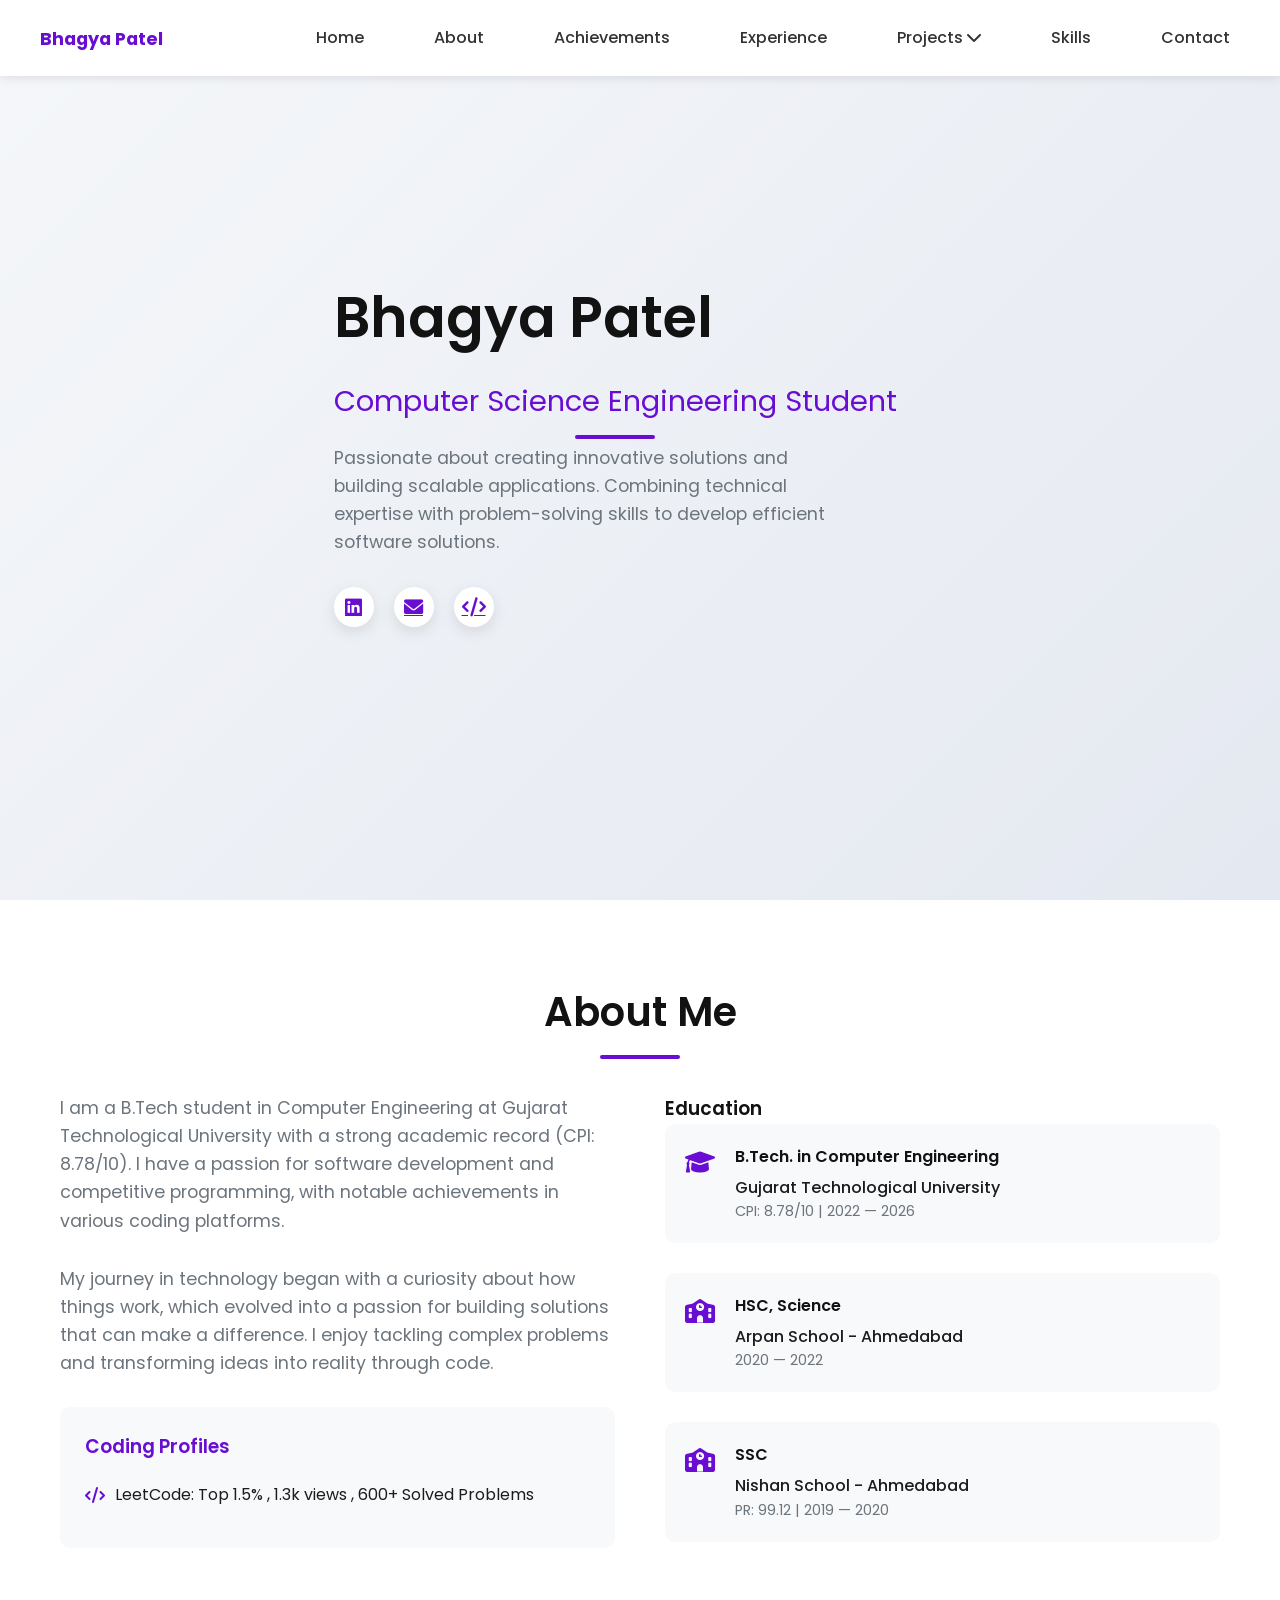
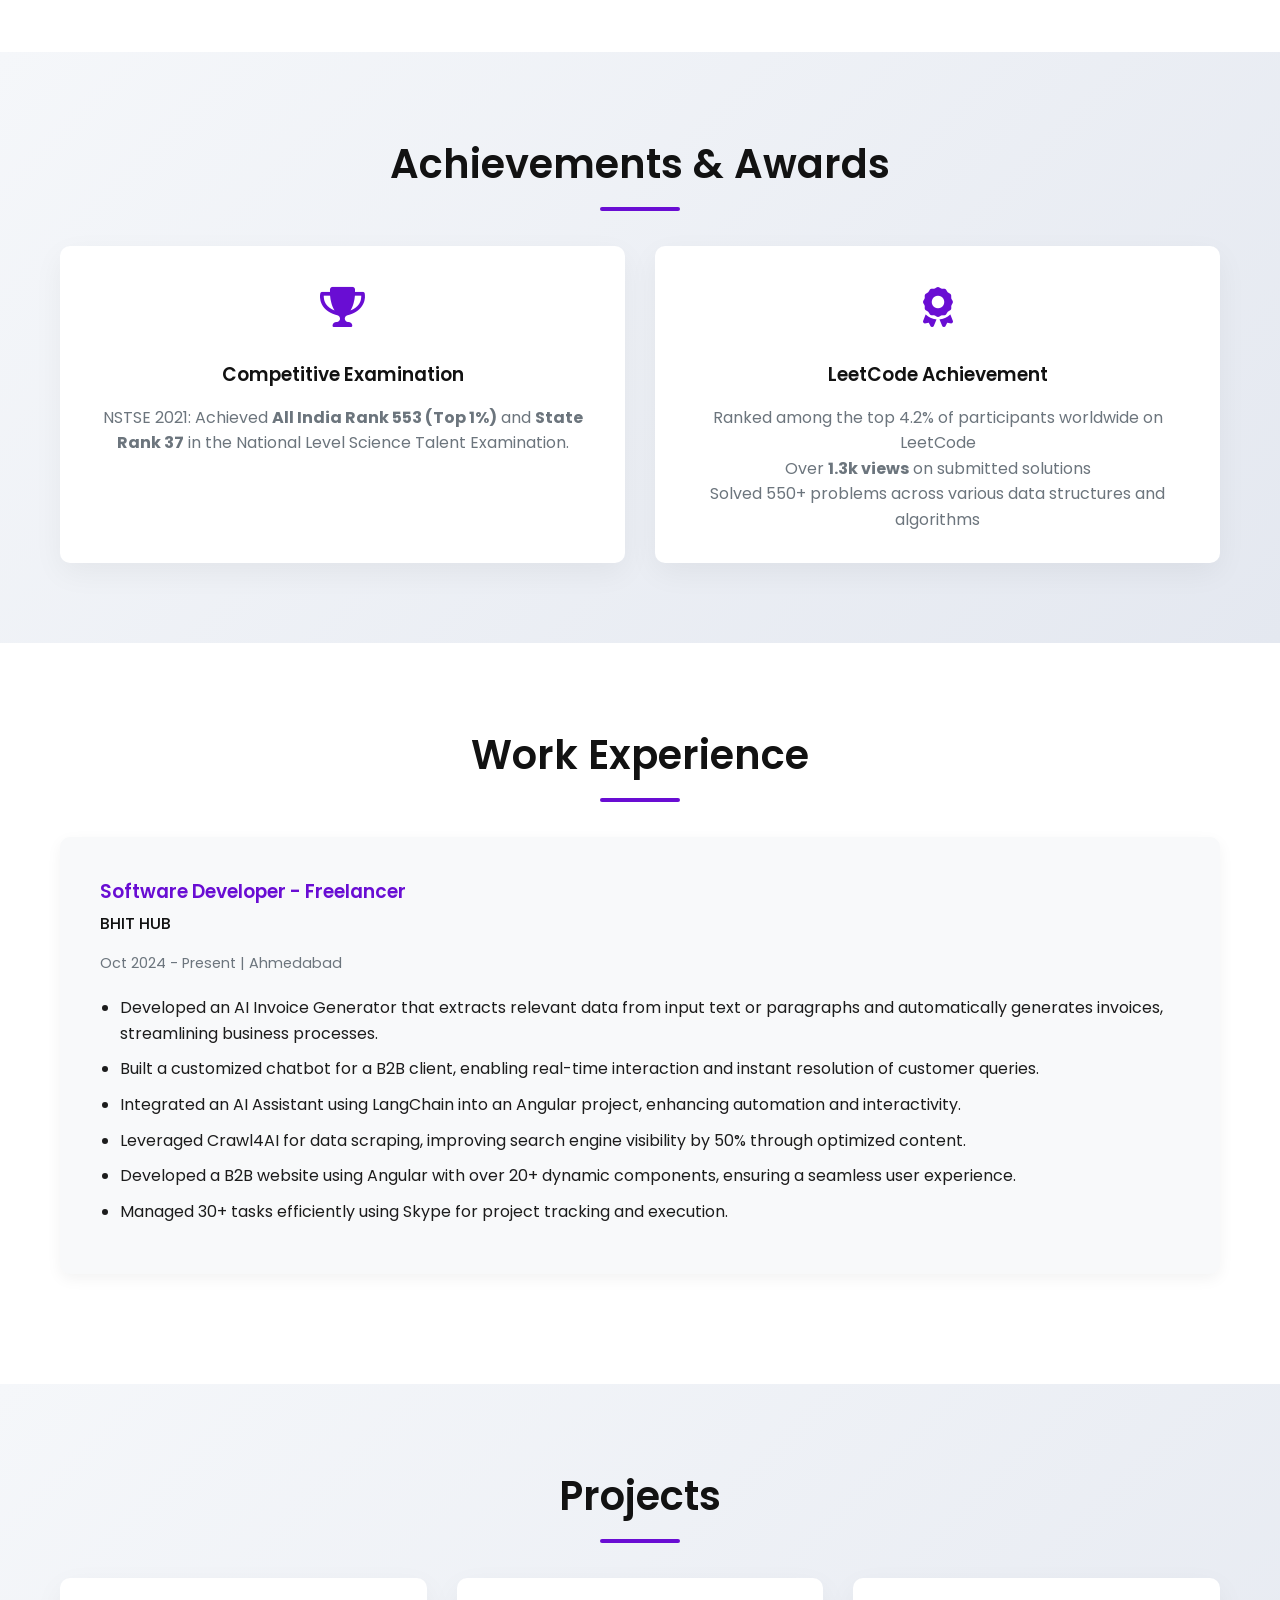
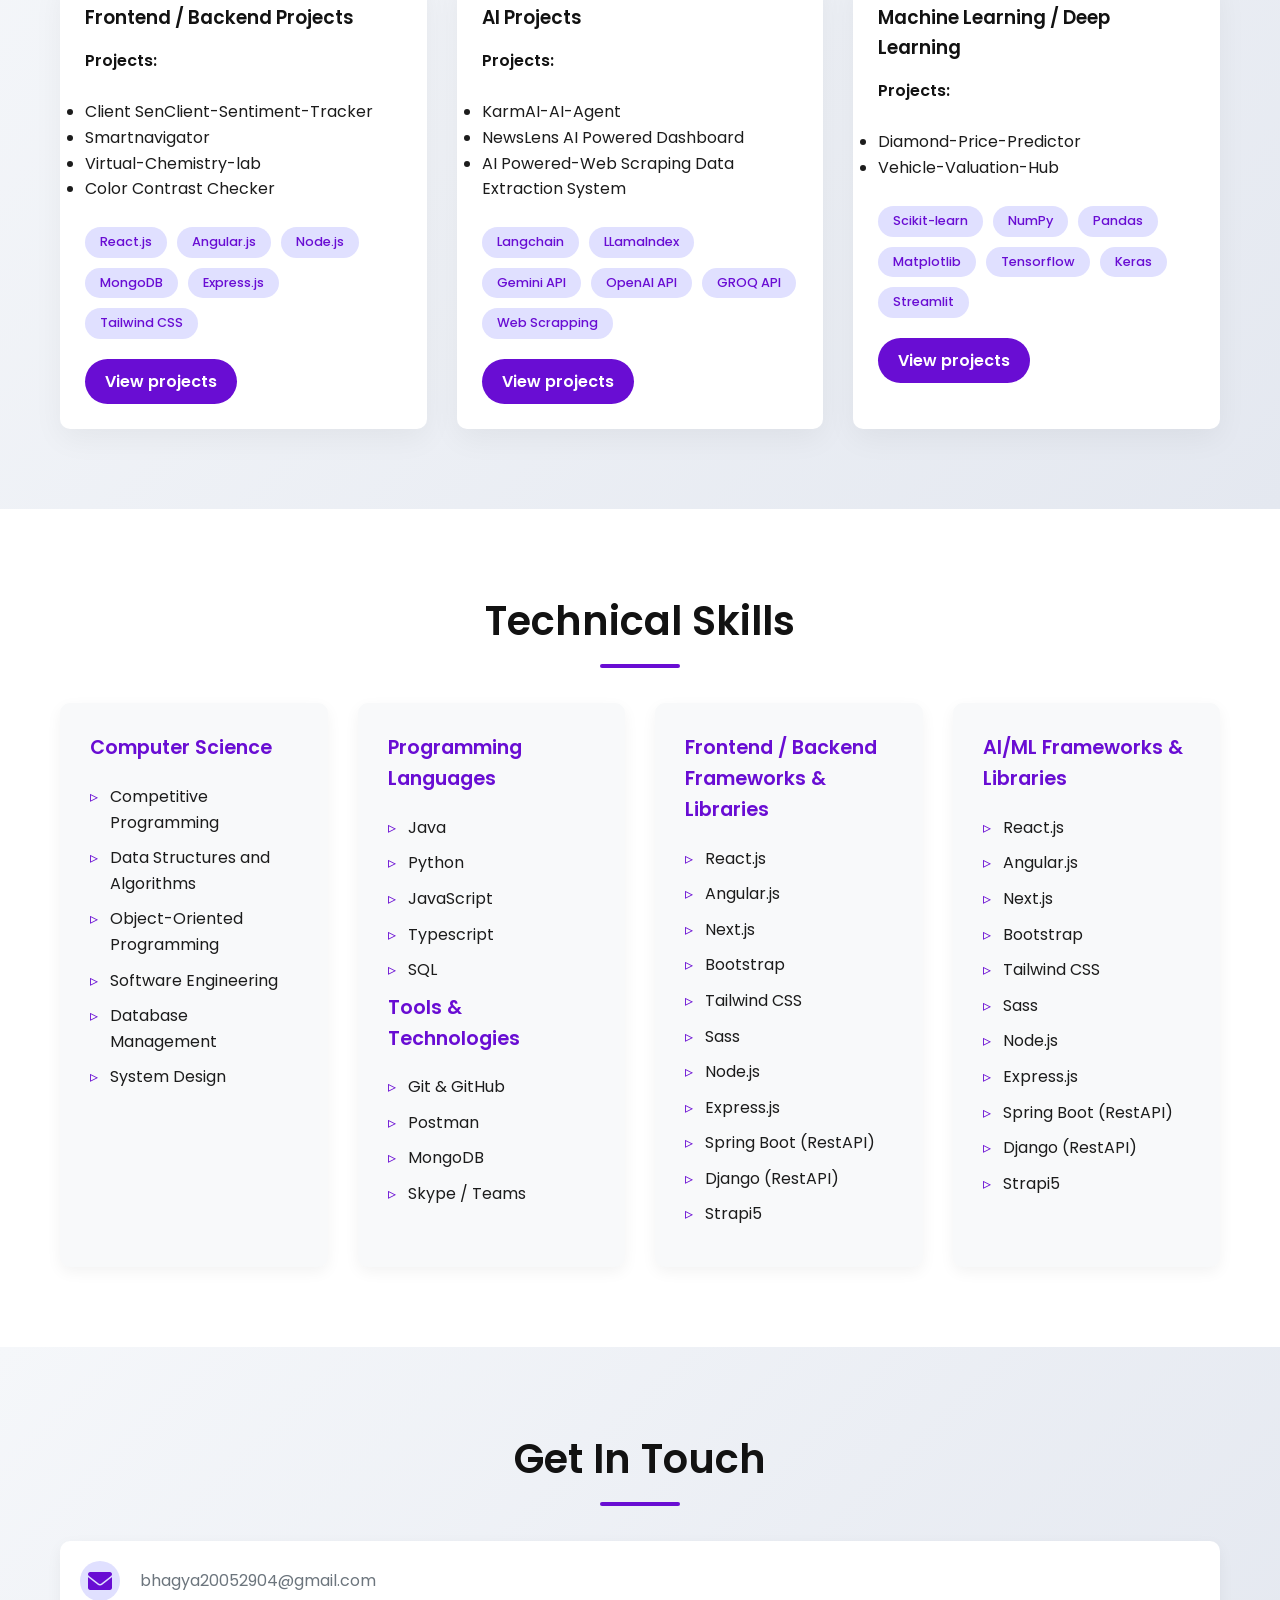
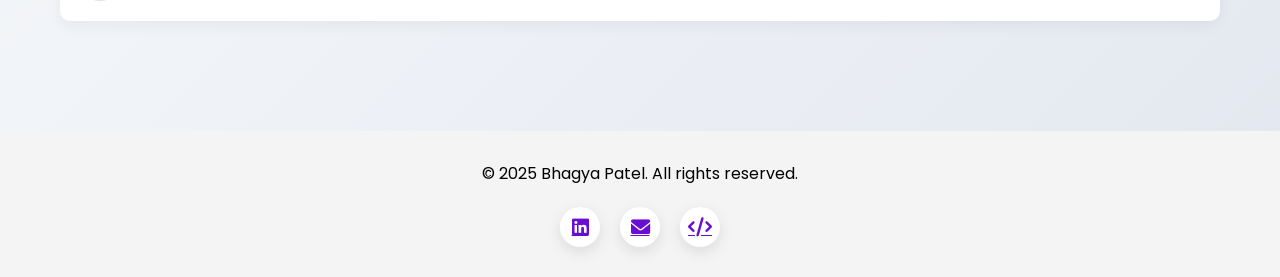
==== index.html @ e5715a66 "Update index.html" ====
<!DOCTYPE html>
<html lang="en">

<head>
  <meta charset="UTF-8">
  <meta name="viewport" content="width=device-width, initial-scale=1.0">
  <title>Bhagya Patel - Portfolio</title>
  <link rel="stylesheet" href="https://cdnjs.cloudflare.com/ajax/libs/font-awesome/6.0.0/css/all.min.css">
  <link href="https://fonts.googleapis.com/css2?family=Poppins:wght@300;400;500;600;700&display=swap" rel="stylesheet">
  <link rel="stylesheet" href="style.css">
</head>

<body>
  <nav class="navbar">
    <div class="container nav-content">
      <div class="logo"><a href="#home">Bhagya Patel</a></div>
  
      <!-- Hamburger Icon -->
      <div class="hamburger" id="hamburger" onclick="toggleMenu()">
        <div class="bar"></div>
        <div class="bar"></div>
        <div class="bar"></div>
      </div>
  
      <!-- Navigation Links -->
      <ul class="nav-links" id="navLinks">
        <li><a href="#home">Home</a></li>
        <li><a href="#about">About</a></li>
        <li><a href="#achievements">Achievements</a></li>
        <li><a href="#experience">Experience</a></li>
        <li class="dropdown">
          <a href="#projects">Projects <i class="fas fa-chevron-down"></i></a>
          <ul class="submenu">
            <li><a href="projects-web.html">Frontend / Backend Projects</a></li>
            <li><a href="projects-ai.html">AI Projects</a></li>
            <li><a href="projects-ml.html">Machine Learning / Deep Learning Projects</a></li>
            <!-- <li><a href="projects-group.html">Group Project</a></li> -->
          
          </ul>
        </li>
        <li><a href="#skills">Skills</a></li>
        <li><a href="#contact">Contact</a></li>
      </ul>
    </div>
  </nav>
  
  
  <!-- Hero Section -->
  <section id="home" class="hero">
    <div class="container hero-content">
      <div class="hero-text">
        <h1>Bhagya Patel</h1>
        <h2>Computer Science Engineering Student</h2>
        <p>Passionate about creating innovative solutions and building scalable applications. Combining technical
          expertise with problem-solving skills to develop efficient software solutions.</p>
        <div class="social-links">
          <a href="https://www.linkedin.com/in/bhagyapatel/" target="_blank"><i class="fab fa-linkedin"></i></a>
          <a href="mailto:bhagya20052904@gmail.com"><i class="fas fa-envelope"></i></a>
          <a href="https://leetcode.com/u/Bhagya_patel_01/" target="_blank"><i class="fas fa-code"></i></a>
          
        </div>
      </div>
      <!-- <div class="hero-image">
        <img src="profile.jpg" alt="Bhagya Patel" class="profile-photo">
      </div> -->
    </div>
  </section>

  <!-- About Section -->
  <section id="about" class="about">
    <div class="container">
      <h2>About Me</h2>
      <div class="about-content">
        <div class="about-text">
          <p>I am a B.Tech student in Computer Engineering at Gujarat Technological University with a strong academic record
            (CPI: 8.78/10). I have a passion for software development and competitive programming, with notable
            achievements in various coding platforms.</p>
          <p>My journey in technology began with a curiosity about how things work, which evolved into a passion for
            building solutions that can make a difference. I enjoy tackling complex problems and transforming ideas into
            reality through code.</p>

          <div class="coding-profiles">
            <h3>Coding Profiles</h3>
            <ul>
              <li><i class="fas fa-code"></i> LeetCode: Top 1.5% , 1.3k views , 600+ Solved Problems</li>
              <!-- <li><i class="fas fa-code"></i> GeeksForGeeks: Top 1%</li>
              <li><i class="fas fa-code"></i> Codeforces: 1008 max</li> -->
            </ul>
          </div>
        </div>
        <div class="education">
          <h3>Education</h3>
          <div class="education-item">
            <div class="education-icon">
              <i class="fas fa-graduation-cap"></i>
            </div>
            <div class="education-details">
              <h4>B.Tech. in Computer Engineering</h4>
              <p class="institution">Gujarat Technological University</p>
              <p class="details">CPI: 8.78/10 | 2022 — 2026</p>
            </div>
          </div>
          <div class="education-item">
            <div class="education-icon">
              <i class="fas fa-school"></i>
            </div>
            <div class="education-details">
              <h4>HSC, Science</h4>
              <p class="institution">Arpan School - Ahmedabad</p>
              <p class="details"> 2020 — 2022</p>
            </div>
          </div>
          <div class="education-item">
            <div class="education-icon">
              <i class="fas fa-school"></i>
            </div>
            <div class="education-details">
              <h4>SSC</h4>
              <p class="institution">Nishan School - Ahmedabad</p>
              <p class="details">PR: 99.12 | 2019 — 2020</p>
            </div>
          </div>
        </div>
      </div>
    </div>
  </section>

  <!-- Achievements Section -->
  <section id="achievements" class="achievements">
    <div class="container">
      <h2>Achievements & Awards</h2>
      <div class="achievements-grid">
        <!-- <div class="achievement-card">
          <div class="achievement-icon">
            <i class="fas fa-trophy"></i>
          </div>
          <h3>Amazon Future Engineer</h3>
          <p>Selected among 500 scholars from a pool of 8000+ applicants for this prestigious scholarship program.</p>
        </div> -->
        <div class="achievement-card">
          <div class="achievement-icon">
            <i class="fas fa-trophy"></i> 
          </div>
          <h3>Competitive Examination</h3>
          <p>NSTSE 2021: Achieved <b>All India Rank 553 (Top 1%)</b> and <b>State Rank 37</b> in the National Level Science Talent Examination.</p> <!-- Customize this text -->
        </div>
        
        <div class="achievement-card">
          <div class="achievement-icon">
            <i class="fas fa-award"></i>
          </div>
          <h3>LeetCode Achievement</h3>
          <p>Ranked among the top 4.2% of participants worldwide on LeetCode</p>
          <p>Over <b>1.3k views</b> on submitted solutions</p>
          <p>Solved 550+ problems across various data structures and algorithms</p>
        </div>
        <!-- <div class="achievement-card">
          <div class="achievement-icon">
            <i class="fas fa-certificate"></i>
          </div>
          <h3>BNY Mellon Code Divas'23</h3>
          <p>Finalist in this prestigious coding competition for women in technology.</p>
        </div>
        <div class="achievement-card">
          <div class="achievement-icon">
            <i class="fas fa-star"></i>
          </div>
          <h3>Academic Excellence</h3>
          <p>Recipient of 3 Silver Medals for Outstanding Academic Performance in consecutive years.</p>
        </div>
        <div class="achievement-card">
          <div class="achievement-icon">
            <i class="fas fa-code"></i>
          </div>
          <h3>Hackathon</h3>
          <p>Certified by duhacks 2.0, a national-level hybrid hackathon with over 500 participants.</p>
        </div>
        <div class="achievement-card">
          <div class="achievement-icon">
            <i class="fas fa-graduation-cap"></i>
          </div>
          <h3>FLY-Scholar Program</h3>
          <p>Successfully completed the FLY-Scholar program by The Competitiveness Mindset Institute, USA, developing
            key non-cognitive skills.</p>
        </div>
        <div class="achievement-card">
          <div class="achievement-icon">
            <i class="fas fa-trophy"></i>
          </div>
          <h3>Bhashathon Achievement</h3>
          <p>Team Global Optimia secured Top 6 position in Bhashathon by IIT Bombay, winning ₹5K prize for IV ASR Output
            Correction system.</p>
        </div>
        <div class="achievement-card">
          <div class="achievement-icon">
            <i class="fas fa-users"></i>
          </div>
          <h3>Mentorship Programs</h3>
          <p>Selected as a mentee in prestigious programs: Navgurukul, Codess Cafe, and FLY-Scholar program.</p>
        </div> -->
      </div>
    </div>
  </section>

  <!-- Experience Section -->
  <section id="experience" class="experience">
    <div class="container" >
      <h2>Work Experience</h2>
      <div class="experience-item">
        <div class="experience-header">
          <div>
            <h3>Software Developer - Freelancer</h3>
            <h4>BHIT HUB</h4>
            <p class="date">Oct 2024 - Present | Ahmedabad</p>
          </div>
          <!-- <a href="https://drive.google.com/file/d/17YbiNNkiGzMFoGdTuUInTf61gAqAXYIG/view?usp=sharing" target="_blank"
            class="certificate-link">
            <i class="fas fa-certificate"></i> View Certificate
          </a> -->
        </div>
        
  
        <ul>
            <li>Developed an AI Invoice Generator that extracts relevant data from input text or paragraphs and automatically generates invoices, streamlining business processes.</li> 
         <li> Built a customized chatbot for a B2B client, enabling real-time interaction and instant resolution of customer queries.</li> 
         <li>   Integrated an AI Assistant using LangChain into an Angular project, enhancing automation and interactivity.</li>
          <li>  Leveraged Crawl4AI for data scraping, improving search engine visibility by 50% through optimized content.</li>
          
            <!-- <li>Gained expertise in LangChain, LlamaIndex, AI-driven automation, and NLP-based data extraction while working on 5+ diverse projects. -->
         <li> Developed a B2B website using Angular with over 20+ dynamic components, ensuring a seamless user experience.</li>
           <!-- Worked on a hotel website built with WordPress (Divi), implementing 10+ client-requested modifications for improved functionality. -->
          <!-- Built SEO-friendly content by leveraging Crawl4AI, ensuring 50% better search engine visibility. -->
            <!-- Developed and optimized dynamic web applications using Angular and React.js, including Bhit Hub’s official website with 25+ reusable components, improving website load times by 15%. -->
           <li>Managed 30+ tasks efficiently using  Skype for project tracking and execution.</li>
           
          </ul>
          
      
      </div>
    </div>
  </section>

  <!-- Projects Section -->
  <section id="projects" class="projects">
    <div class="container">
      <h2>Projects</h2>
      <div class="project-grid">


        <div class="project-card">

          <div class="project-content">
            <h3>Frontend / Backend Projects</h3>
            <div class="project-features">
              <h4>Projects:</h4>
              <br/>
              <ul>
                <li>Client SenClient-Sentiment-Tracker</li>
                <li>Smartnavigator</li>
                <li>Virtual-Chemistry-lab</li>
                <li>Color Contrast Checker</li>
              </ul>
            </div>
            <br/>
            <div class="tech-stack">
              <span>React.js</span>
              <span>Angular.js</span>
              <span>Node.js</span>
              <span>MongoDB</span>
              <span>Express.js</span>
              <span>Tailwind CSS</span>
            </div>
            <div class="btn-container">
              <a href="projects-web.html" target="_blank" class="animated-btn">
                <span>View projects</span>
              </a>
            </div>
            
          </div>
        </div>


        <div class="project-card">
       
          <div class="project-content">
            <h3>AI Projects</h3>
            <div class="project-features">
              <h4>Projects:</h4>
              <br/>
              <ul>
                <li>KarmAI-AI-Agent</li>
                <li>NewsLens AI Powered Dashboard</li>
                <li>AI Powered-Web Scraping Data Extraction System</li>
               
              </ul>
            </div>
            <br/>
            <div class="tech-stack">
              <span>Langchain</span>
              <span>LLamaIndex</span>
              <span>Gemini API</span>
              <span>OpenAI API</span>
              <span>GROQ API</span>
              <span>Web Scrapping</span>
            </div>
            <div class="btn-container">
              <a href="projects-ai.html" target="_blank" class="animated-btn">
                <span>View projects</span>
              </a>
            </div>
          </div>
        </div>


        <!-- Gesture Talk -->
        <div class="project-card">
       
          <div class="project-content">
            <h3>Machine Learning / Deep Learning</h3>
            <div class="project-features">
              <h4>Projects:</h4>
              <br/>
              <ul>
                <li>Diamond-Price-Predictor</li>
                <li>Vehicle-Valuation-Hub</li>
                       
              </ul>
            </div>
            <br/>
            <div class="tech-stack">
              <span>Scikit-learn</span>
              <span>NumPy</span>
              <span>Pandas</span>
              <span>Matplotlib</span>
              <span>Tensorflow</span>
              <span>Keras</span>
              <span>Streamlit</span>
            </div>
            <div class="btn-container">
              <a href="projects-ml.html" target="_blank" class="animated-btn">
                <span>View projects</span>
              </a>
            </div>
           
          </div>
        </div>
    
        <!-- <div class="project-card">

          <div class="project-content">
            <h3>Freelancing Projects</h3>
            <div class="project-features">
              <h4>Projects:</h4>
              <br/>
              <ul>
                <li>BHIT HUB Website</li>
                <li>Exilon Website</li>
                <li>Hotel API</li>
                <li>Kiridin Gardern</li>
                <li>AI Invoice Generator</li>
              </ul>
            </div>
            <br/>
         
            
          </div>
        </div> -->

        <!-- <div class="project-card">

          <div class="project-content">
            <h3>Group Projects</h3>
            <div class="project-features">
              <h4>Projects:</h4>
              <br/>
              <ul>
                <li>NextGen Furnishings & Digital Store</li>
             
              </ul>
            </div>
            <br/>
            <div class="tech-stack">
              <span>HTML</span>
              <span>CSS</span>
              <span>JavaScript</span>
              <span>Node.js</span>
              <span>AR/VR view</span>
             
            </div>
            <div class="btn-container">
              <a href="projects-web.html" target="_blank" class="animated-btn">
                <span>View projects</span>
              </a>
            </div>
            
          </div>
        </div> -->

  </section>

  <!-- Skills Section -->
  <section id="skills" class="skills">
    <div class="container">
      <h2>Technical Skills</h2>
      <div class="skills-grid">
        <div class="skill-category">
          <h3>Computer Science</h3>
          <ul>
            <li>Competitive Programming</li>
            <li>Data Structures and Algorithms</li>
            <li>Object-Oriented Programming</li>
            <li>Software Engineering</li>
            <li>Database Management</li>
            <li>System Design</li>
          </ul>
        </div>
        <div class="skill-category">
          <h3>Programming Languages</h3>
          <ul>
            <li>Java </li>
            <li>Python</li>
            <li>JavaScript </li>
            <li>Typescript</li>
            <li>SQL</li>
          </ul>
          <h3>Tools & Technologies</h3>
          <ul>
            <li>Git & GitHub</li>
            <li>Postman</li>
            <li>MongoDB</li>
            <li>Skype / Teams</li>

          </ul>
        </div>
        <div class="skill-category">
          <h3>Frontend / Backend Frameworks & Libraries</h3>
          <ul>
            <li>React.js</li>
            <li>Angular.js</li>
            <li>Next.js</li>
            <li>Bootstrap</li>
            <li>Tailwind CSS</li>
            <li>Sass</li>
            <li>Node.js</li>
            <li>Express.js</li>
            <li>Spring Boot (RestAPI)</li>
            <li>Django (RestAPI)</li>
           <li>Strapi5</li>
          
          </ul>
        </div>
        <div class="skill-category">
          <h3>AI/ML Frameworks & Libraries</h3>
          <ul>
            <li>React.js</li>
            <li>Angular.js</li>
            <li>Next.js</li>
            <li>Bootstrap</li>
            <li>Tailwind CSS</li>
            <li>Sass</li>
            <li>Node.js</li>
            <li>Express.js</li>
            <li>Spring Boot (RestAPI)</li>
            <li>Django (RestAPI)</li>
           <li>Strapi5</li>
          
          </ul>
        </div>
       
      </div>
    </div>
  </section>

  <!-- Contact Section -->
  <section id="contact" class="contact">
    <div class="container">
      <h2>Get In Touch</h2>
      <div class="contact-content">
        <div class="contact-info">
          <div class="contact-item">
            <i class="fas fa-envelope"></i>
            <p>bhagya20052904@gmail.com</p>
          </div>
        </div>
      </div>
    </div>
  </section>

  <!-- Footer -->
  <footer>
    <div class="container">
      <p>&copy; 2025 Bhagya Patel. All rights reserved.</p>
      <div class="social-links" style="justify-content: center; margin-top: 20px;">
       
        <a href="https://www.linkedin.com/in/bhagyapatel/" target="_blank"><i class="fab fa-linkedin"></i></a>
        <a href="mailto:bhagya20052904@gmail.com"><i class="fas fa-envelope"></i></a>
        <a href="https://leetcode.com/u/Bhagya_patel_01/" target="_blank"><i class="fas fa-code"></i></a>
      </div>
    </div>
  </footer>

  <script src="script.js"></script>
</body>

</html>
---- style.css ----
/* :root {
    --primary-color: #6c63ff;
    --secondary-color: #4d44db;
    --dark-color: #2f2e41;
    --light-color: #f8f9fa;
    --accent-color: #ff6584;
    --text-color: #333;
    --text-light: #777;
} */
:root {
    --primary-color: #690dd3;      /* IBM Blue */
    --secondary-color: #310774;    /* Darker Blue */
    --dark-color: #121212;         /* Deep Dark Background */
    --light-color: #f4f4f4;        /* Light Gray for backgrounds */
    --accent-color: #ff6f61;       /* Coral-ish red for call-to-actions */
    --text-color: #1c1c1c;         /* Almost black for text */
    --text-light: #6c757d;         /* Muted text color */
}


* {
    margin: 0;
    padding: 0;
    box-sizing: border-box;
    
}

body {
    font-family: 'Poppins', sans-serif;
    color: var(--text-color);
    line-height: 1.6;
    background-color: #fafafa;
}

.container {
    max-width: 1200px;
    margin: 0 auto;
    padding: 0 20px;
}

section {
    padding: 80px 0;
}

h1,
h2,
h3,
h4 {
    font-weight: 600;
    color: var(--dark-color);
}

h2 {
    font-size: 2.5rem;
    margin-bottom: 50px;
    text-align: center;
    position: relative;
}

h2::after {
    content: '';
    position: absolute;
    bottom: -15px;
    left: 50%;
    transform: translateX(-50%);
    width: 80px;
    height: 4px;
    background: var(--primary-color);
    border-radius: 2px;
}

p {
    color: var(--text-light);
}

.btn {
    display: inline-block;
    background: var(--primary-color);
    color: white;
    padding: 12px 25px;
    border-radius: 30px;
    text-decoration: none;
    font-weight: 500;
    transition: all 0.3s ease;
    border: none;
    cursor: pointer;
}

.btn:hover {
    background: var(--secondary-color);
    transform: translateY(-3px);
    box-shadow: 0 10px 20px rgba(108, 99, 255, 0.2);
}

/* Navigation */
.navbar {
    position: fixed;
    top: 0;
    left: 0;
    width: 100%;
    background: white;
    box-shadow: 0 2px 10px rgba(0, 0, 0, 0.1);
    z-index: 1000;
    transition: all 0.3s ease;
    
}

.nav-content {
    display: flex;
    justify-content: space-between;
    align-items: center;
    padding: 12px 0;
}

.logo a{
   
    font-size: 1.1rem;
    font-weight: 700;
    underline: none;
    text-decoration: none;
    color: var(--primary-color);
}

.nav-links {
    display: flex;
    list-style: none;
}

.nav-links li {
    margin-left: 30px;
}

.nav-links a {
    text-decoration: none;
    color: var(--text-color);
    font-weight: 500;
    transition: color 0.3s ease;
    position: relative;
}

.nav-links a:hover {
    color: var(--primary-color);
}

.nav-links a::after {
    content: '';
    position: absolute;
    bottom: -5px;
    left: 0;
    width: 0;
    height: 2px;
    background: var(--primary-color);
    transition: width 0.3s ease;
}

.nav-links a:hover::after {
    width: 100%;
}

/* Hero Section */
.hero {
    height: 100vh;
    display: flex;
    align-items: center;
    background: linear-gradient(135deg, #f5f7fa 0%, #e4e8f0 100%);
    padding-top: 80px;
}

.hero-content {
    display: flex;
    align-items: center;
    justify-content: space-between;
}

.hero-text {
    flex: 1;
    padding-right: 50px;
}

.hero-image {
    flex: 1;
    text-align: center;
}

.profile-photo {
    width: 350px;
    height: 350px;
    border-radius: 50%;
    object-fit: cover;
    border: 10px solid white;
    box-shadow: 0 20px 40px rgba(0, 0, 0, 0.1);
}

.hero h1 {
    font-size: 3.5rem;
    margin-bottom: 15px;
    color: var(--dark-color);
}

.hero h2 {
    font-size: 1.8rem;
    font-weight: 400;
    margin-bottom: 20px;
    color: var(--primary-color);
    text-align: left;
}

.hero p {
    font-size: 1.1rem;
    margin-bottom: 30px;
    max-width: 500px;
}

.social-links {
    display: flex;
    gap: 20px;
}

.social-links a {
    display: flex;
    align-items: center;
    justify-content: center;
    width: 40px;
    height: 40px;
    border-radius: 50%;
    background: white;
    color: var(--primary-color);
    font-size: 1.2rem;
    box-shadow: 0 5px 15px rgba(0, 0, 0, 0.1);
    transition: all 0.3s ease;
}

.social-links a:hover {
    background: var(--primary-color);
    color: white;
    transform: translateY(-5px);
}

/* About Section */
.about {
    background: white;
}

.about-content {
    display: flex;
    gap: 50px;
    margin-top: 50px;
}

.about-text {
    flex: 1;
}

.about-text p {
    margin-bottom: 30px;
    font-size: 1.1rem;
}

.coding-profiles {
    background: #f8f9fa;
    padding: 25px;
    border-radius: 10px;
    margin-top: 30px;
}

.coding-profiles h3 {
    margin-bottom: 20px;
    color: var(--primary-color);
}

.coding-profiles ul {
    list-style: none;
}

.coding-profiles li {
    margin-bottom: 15px;
    display: flex;
    align-items: center;
}

.coding-profiles i {
    margin-right: 10px;
    color: var(--primary-color);
}

.education {
    flex: 1;
}

.education-item {
    display: flex;
    margin-bottom: 30px;
    background: #f8f9fa;
    padding: 20px;
    border-radius: 10px;
    transition: transform 0.3s ease;
}

.education-item:hover {
    transform: translateY(-5px);
    box-shadow: 0 10px 20px rgba(0, 0, 0, 0.1);
}

.education-icon {
    margin-right: 20px;
    color: var(--primary-color);
    font-size: 1.5rem;
}

.education-details h4 {
    margin-bottom: 5px;
}

.institution {
    font-weight: 500;
    color: var(--text-color);
}

.details {
    font-size: 0.9rem;
    color: var(--text-light);
}

/* Achievements Section */
.achievements {
    background: linear-gradient(135deg, #f5f7fa 0%, #e4e8f0 100%);
}

.achievements-grid {
    display: grid;
    grid-template-columns: repeat(auto-fit, minmax(300px, 1fr));
    gap: 30px;
    margin-top: 50px;
}

.achievement-card {
    background: white;
    padding: 30px;
    border-radius: 10px;
    box-shadow: 0 10px 30px rgba(0, 0, 0, 0.05);
    transition: all 0.3s ease;
    text-align: center;
}

.achievement-card:hover {
    transform: translateY(-10px);
    box-shadow: 0 15px 40px rgba(0, 0, 0, 0.1);
}

.achievement-icon {
    font-size: 2.5rem;
    color: var(--primary-color);
    margin-bottom: 20px;
}

.achievement-card h3 {
    margin-bottom: 15px;
}

/* Experience Section */
.experience {
    background: white;
}

.experience-item {
    background: #f8f9fa;
    padding: 40px;
    border-radius: 10px;
    margin-bottom: 30px;
    box-shadow: 0 5px 15px rgba(0, 0, 0, 0.05);
}

.experience-item h3 {
    color: var(--primary-color);
    margin-bottom: 5px;
}

.experience-item h4 {
    margin-bottom: 15px;
    font-weight: 500;
}

.date {
    color: var(--text-light);
    margin-bottom: 20px;
    font-size: 0.9rem;
}

.experience-item ul {
    margin-left: 20px;
}

.experience-item li {
    margin-bottom: 10px;
}

/* Projects Section */
.projects {
    background: linear-gradient(135deg, #f5f7fa 0%, #e4e8f0 100%);
}

.project-grid {
    display: grid;
    grid-template-columns: repeat(auto-fit, minmax(350px, 1fr));
    gap: 30px;
    margin-top: 50px;
}

.project-card {
    background: white;
    border-radius: 10px;
    overflow: hidden;
    box-shadow: 0 10px 30px rgba(0, 0, 0, 0.05);
    transition: all 0.3s ease;
}

.project-card:hover {
    transform: translateY(-10px);
    box-shadow: 0 15px 40px rgba(0, 0, 0, 0.1);
}

.project-image {
    height: 200px;
    overflow: hidden;
}

.project-image img {
    width: 100%;
    height: 100%;
    object-fit: fill;
    transition: transform 0.5s ease;
}

/* .project-card:hover .project-image img {
    transform: scale(1.1);
} */

.project-content {
    padding: 25px;
}

.project-content h3 {
    margin-bottom: 15px;
    color: var(--dark-color);
}

.project-content p {
    margin-bottom: 20px;
}

.tech-stack {
    display: flex;
    flex-wrap: wrap;
    gap: 10px;
    margin-bottom: 20px;
}

.tech-stack span {
    background: #e0e0ff;
    color: var(--primary-color);
    padding: 5px 15px;
    border-radius: 20px;
    font-size: 0.8rem;
    font-weight: 500;
}

.project-links {
    display: flex;
    gap: 15px;
}

.github-link,
.demo-link {
    display: flex;
    align-items: center;
    gap: 5px;
    font-size: 0.9rem;
    text-decoration: none;
    color: var(--text-color);
    transition: color 0.3s ease;
}

.github-link:hover {
    color: var(--primary-color);
}

.demo-link:hover {
    color: var(--accent-color);
}

/* Skills Section */
.skills {
    background: white;
}

.skills-grid {
    display: grid;
    grid-template-columns: repeat(auto-fit, minmax(250px, 1fr));
    gap: 30px;
    margin-top: 50px;
}

.skill-category {
    background: #f8f9fa;
    padding: 30px;
    border-radius: 10px;
    box-shadow: 0 5px 15px rgba(0, 0, 0, 0.05);
    transition: all 0.3s ease;
}

.skill-category:hover {
    transform: translateY(-5px);
    box-shadow: 0 10px 30px rgba(0, 0, 0, 0.1);
}

.skill-category h3 {
    color: var(--primary-color);
    margin-bottom: 20px;
    font-size: 1.2rem;
}

.skill-category ul {
    list-style: none;
}

.skill-category li {
    margin-bottom: 10px;
    position: relative;
    padding-left: 20px;
}

.skill-category li::before {
    content: '▹';
    position: absolute;
    left: 0;
    color: var(--primary-color);
}

.certificate-link {
    display: inline-flex;
    align-items: center;
    gap: 8px;
    background-color: #f3f4f6;
    padding: 8px 15px;
    border-radius: 20px;
    color: #6c63ff;
    text-decoration: none;
    font-weight: 500;
    transition: all 0.3s ease;
  }
  
  .certificate-link:hover {
    background-color: #6c63ff;
    color: white;
    transform: translateY(-2px);
    box-shadow: 0 4px 8px rgba(108, 99, 255, 0.2);
  }
  
  .certificate-link i {
    font-size: 1.1rem;
  }

/* Contact Section */
.contact {
    background: linear-gradient(135deg, #f5f7fa 0%, #e4e8f0 100%);
}

.contact-content {
    display: flex;
    gap: 50px;
    margin-top: 50px;
}

.contact-info {
    flex: 1;
}

.contact-item {
    display: flex;
    align-items: center;
    margin-bottom: 30px;
    background: white;
    padding: 20px;
    border-radius: 10px;
    box-shadow: 0 5px 15px rgba(0, 0, 0, 0.05);
}

.contact-item i {
    font-size: 1.5rem;
    color: var(--primary-color);
    margin-right: 20px;
    width: 40px;
    height: 40px;
    display: flex;
    align-items: center;
    justify-content: center;
    background: #e0e0ff;
    border-radius: 50%;
}

.contact-form {
    flex: 1;
    background: white;
    padding: 30px;
    border-radius: 10px;
    box-shadow: 0 10px 30px rgba(0, 0, 0, 0.1);
}

.contact-form input,
.contact-form textarea {
    width: 100%;
    padding: 15px;
    margin-bottom: 20px;
    border: 1px solid #ddd;
    border-radius: 5px;
    font-family: 'Poppins', sans-serif;
    transition: border-color 0.3s ease;
}

.contact-form input:focus,
.contact-form textarea:focus {
    outline: none;
    border-color: var(--primary-color);
}

.contact-form textarea {
    height: 150px;
    resize: none;
}

/* Footer */
footer {
    background: var(--light-color);
    color: rgb(0, 0, 0);
    text-align: center;
    padding: 30px 0;
}

footer p {
    color: rgb(0, 0, 0);
}

/* Responsive Design */
@media (max-width: 992px) {
    .hero-content {
    flex-direction: column;
    text-align: center;
    }

    .hero-text {
    padding-right: 0;
    margin-bottom: 50px;
    }

    .hero h2 {
    text-align: center;
    }

    .hero p {
    margin: 0 auto 30px;
    }

    .social-links {
    justify-content: center;
    }

    .about-content {
    flex-direction: column;
    }

    .contact-content {
    flex-direction: column;
    }
}

@media (max-width: 768px) {
    .nav-links {
    display: none;
    }

    h2 {
    font-size: 2rem;
    }

    .hero h1 {
    font-size: 2.5rem;
    }

    .hero h2 {
    font-size: 1.5rem;
    }

    .profile-photo {
    width: 250px;
    height: 250px;
    }

    .project-grid {
    grid-template-columns: 1fr;
    }
}

/* Dropdown Container */
.dropdown {
    position: relative;
  }
  
  .submenu {
    display: none;
    position: absolute;
    top: 100%;
    left: 0;
    background: rgba(255, 255, 255, 0.1);
    backdrop-filter: blur(10px);
    border-radius: 12px;
    padding: 10px 0;
    min-width: 150px;
    box-shadow: 0 8px 20px rgba(0, 0, 0, 0.15);
    z-index: 1000;
    transition: all 0.3s ease-in-out;
  }
  
  /* Show on hover */
  .dropdown:hover .submenu {
    display: block;
  }
  
  .submenu li {
    list-style: none;
  }
  
  .submenu li a {
    display: block;
    padding: 10px 20px;
    color: #000000;
    text-decoration: none;
    font-weight: 500;
    transition: background 0.3s;
  }
  
  .submenu li a:hover {
    background: rgba(255, 255, 255, 0.2);
    border-radius: 8px;
  }
  .btn-container {
    display: flex;
    justify-content: flex-start;
    margin-top: 20px;
  }
  
  .animated-btn {
    position: relative;
    display: inline-block;
    padding: 10px 20px;
    background-color: var(--primary-color);
    color: #fff;
    font-size: 16px;
    font-weight: 600;
    text-decoration: none;
    border-radius: 30px;
    transition: all 0.4s ease;
    overflow: hidden;
    cursor: pointer;
  }
  
  .animated-btn span {
    position: relative;
    z-index: 1;
  }
  
  .animated-btn::before {
    content: '';
    position: absolute;
    top: 0;
    left: -100%;
    width: 100%;
    height: 100%;
    background-color: var(--secondary-color);
    transition: all 0.4s ease;
  }
  
  .animated-btn:hover::before {
    left: 0;
  }
  
  .animated-btn:hover {
    color: #fff;
  }
  
  .animated-btn:hover span {
    padding-left: 20px;
  }
  
  .animated-btn:focus,
  .animated-btn:active {
    outline: none;
    box-shadow: none;
  }
  
  
  /* Base navbar styles */
.navbar {
  background-color: #fff;
  padding: 10px 20px;
}

.nav-content {
  display: flex;
  justify-content: space-between;
  align-items: center;
}

.logo {
  font-weight: bold;
  font-size: 20px;
}

.nav-links {
  list-style: none;
  display: flex;
  gap: 20px;
  margin: 0;
  padding: 0;
}

.nav-links li {
  position: relative;
}

.nav-links a {
  text-decoration: none;
  color: #333;
  padding: 5px 10px;
}

/* Submenu fix: vertical list */
.submenu {
  display: none;
  position: absolute;
  top: 100%;
  left: 0;
  background-color: #ffffff;
  padding: 10px;
  white-space: nowrap;
  flex-direction: column;
  box-shadow: 0 4px 10px rgba(0, 0, 0, 0.1);
  z-index: 999;
}

.dropdown:hover .submenu {
  display: flex;
}

/* Submenu item styling */
.submenu li {
  padding: 5px 0;
}

.submenu li a {
  display: block;
  color: #333;
  white-space: nowrap; /* Keeps full text in one line */
}

/* Responsive */
@media (max-width: 768px) {
  .nav-content {
    flex-direction: column;
    align-items: flex-start;
  }

  .nav-links {
    flex-direction: column;
    width: 100%;
  }

  .dropdown .submenu {
    position: static;
    display: flex !important;
    box-shadow: none;
    padding-left: 20px;
  }

  .submenu li {
    padding: 5px 0;
  }
}
/* For Mobile */
@media screen and (max-width: 768px) {
    .hamburger {
      display: flex;
    }
  
    .nav-links {
      position: absolute;
      top: 60px;
      right: 0;
      flex-direction: column;
      background-color: white;
      width: 200px;
      max-height: 0;
      overflow: hidden;
      opacity: 0;
      pointer-events: none;
      border-radius: 0 0 10px 10px;
    }
  
    .nav-links.open {
      max-height: 500px; /* Adjust height as needed */
      opacity: 1;
      pointer-events: auto;
      transition: max-height 0.4s ease-in-out, opacity 0.4s ease-in-out;
    }
  }
  .project-image {
    display: flex;
    flex-direction: row;
    justify-content: center;
    flex-wrap: nowrap;
    gap: 25px;
    background-color: #ffffff;
  }
  
  .project-image img {
    width: 100%;
    max-width: 250px;
    border-radius: 8px;
  }
  
  /* Hide extra images on small screens */
  @media (max-width: 768px) {
    .hide-on-mobile {
      display: none;
    }
  
    .project-image {
      justify-content: center;
      flex-wrap: wrap;
    }
  
    .project-image img {
      max-width: 90%;
    }
  }
  
    /* Button */
    .video-btn {
        display: inline-block;
        padding: 10px 20px;
        margin-top: 20px;
        background-color: var(--primary-color);
        color: white;
        border: none;
        border-radius: 5px;
        cursor: pointer;
        font-size: 16px;
        transition: 0.3s ease;
      }
  
      .video-btn:hover {
        background-color: var(--secondary-color);
      }
  
      /* Modal Styles */
      #videoModal {
        display: none;
        position: fixed;
        top: 0; left: 0;
        width: 100%; height: 100%;
        background: rgba(0,0,0,0.7);
        z-index: 9999;
        justify-content: center;
        align-items: center;
      }
  
      .modal-content {
        position: relative;
        /* background: white; */
        padding: 20px;
        border-radius: 10px;
        max-width: 800px;
        width: 90%;
        box-shadow: 0 0 20px rgba(0,0,0,0.3);
      }
  
      .modal-content video {
        width: 100%;
        height: auto;
        border-radius: 10px;
      }
      #videoModal {
        display: none;
        position: fixed;
        z-index: 1000;
        left: 0;
        top: 0;
        width: 100vw;
        height: 100vh;
        background-color: rgba(0,0,0,0.7);
        justify-content: center;
        align-items: center;
        padding: 20px;
        box-sizing: border-box;
      }
      
      .modal-content {
        position: relative;
        width: 90%;
        max-width: 800px;
        /* background-color: #fff; */
        border-radius: 10px;
        /* overflow: hidden; */
      }
      
      .modal-content iframe {
        width: 100%;
        height: 400px;
        border: none;
        display: block;
      }
      
      /* 👇 Close Button Styling */
      .close-btn {
        position: absolute;
        top: -18px;
        right: -18px;
        font-size: 28px;
        font-weight: bold;
        color: #ffffff;
        background: transparent;
        border: none;
        cursor: pointer;
        z-index: 1;
      }
      
      .close-btn:hover {
        color: rgb(33, 68, 184);
      }
      .video-btn {
        background:var(--primary-color);
        color: white;
        padding: 14px 28px;
        font-size: 18px;
        font-weight: bold;
        border: none;
        border-radius: 50px;
        cursor: pointer;
        box-shadow: 0 8px 20px rgba(255, 75, 43, 0.3);
        transition: transform 0.2s ease, box-shadow 0.2s ease;
        animation: pulse 2s infinite;
      }
      
      .video-btn:hover {
        transform: scale(1.05);
        box-shadow: 0 10px 25px rgba(255, 75, 43, 0.4);
      }
      
      @keyframes pulse {
        0% {
          box-shadow: 0 0 0 0 rgba(255, 75, 43, 0.6);
        }
        70% {
          box-shadow: 0 0 0 15px rgba(255, 75, 43, 0);
        }
        100% {
          box-shadow: 0 0 0 0 rgba(255, 75, 43, 0);
        }
      }
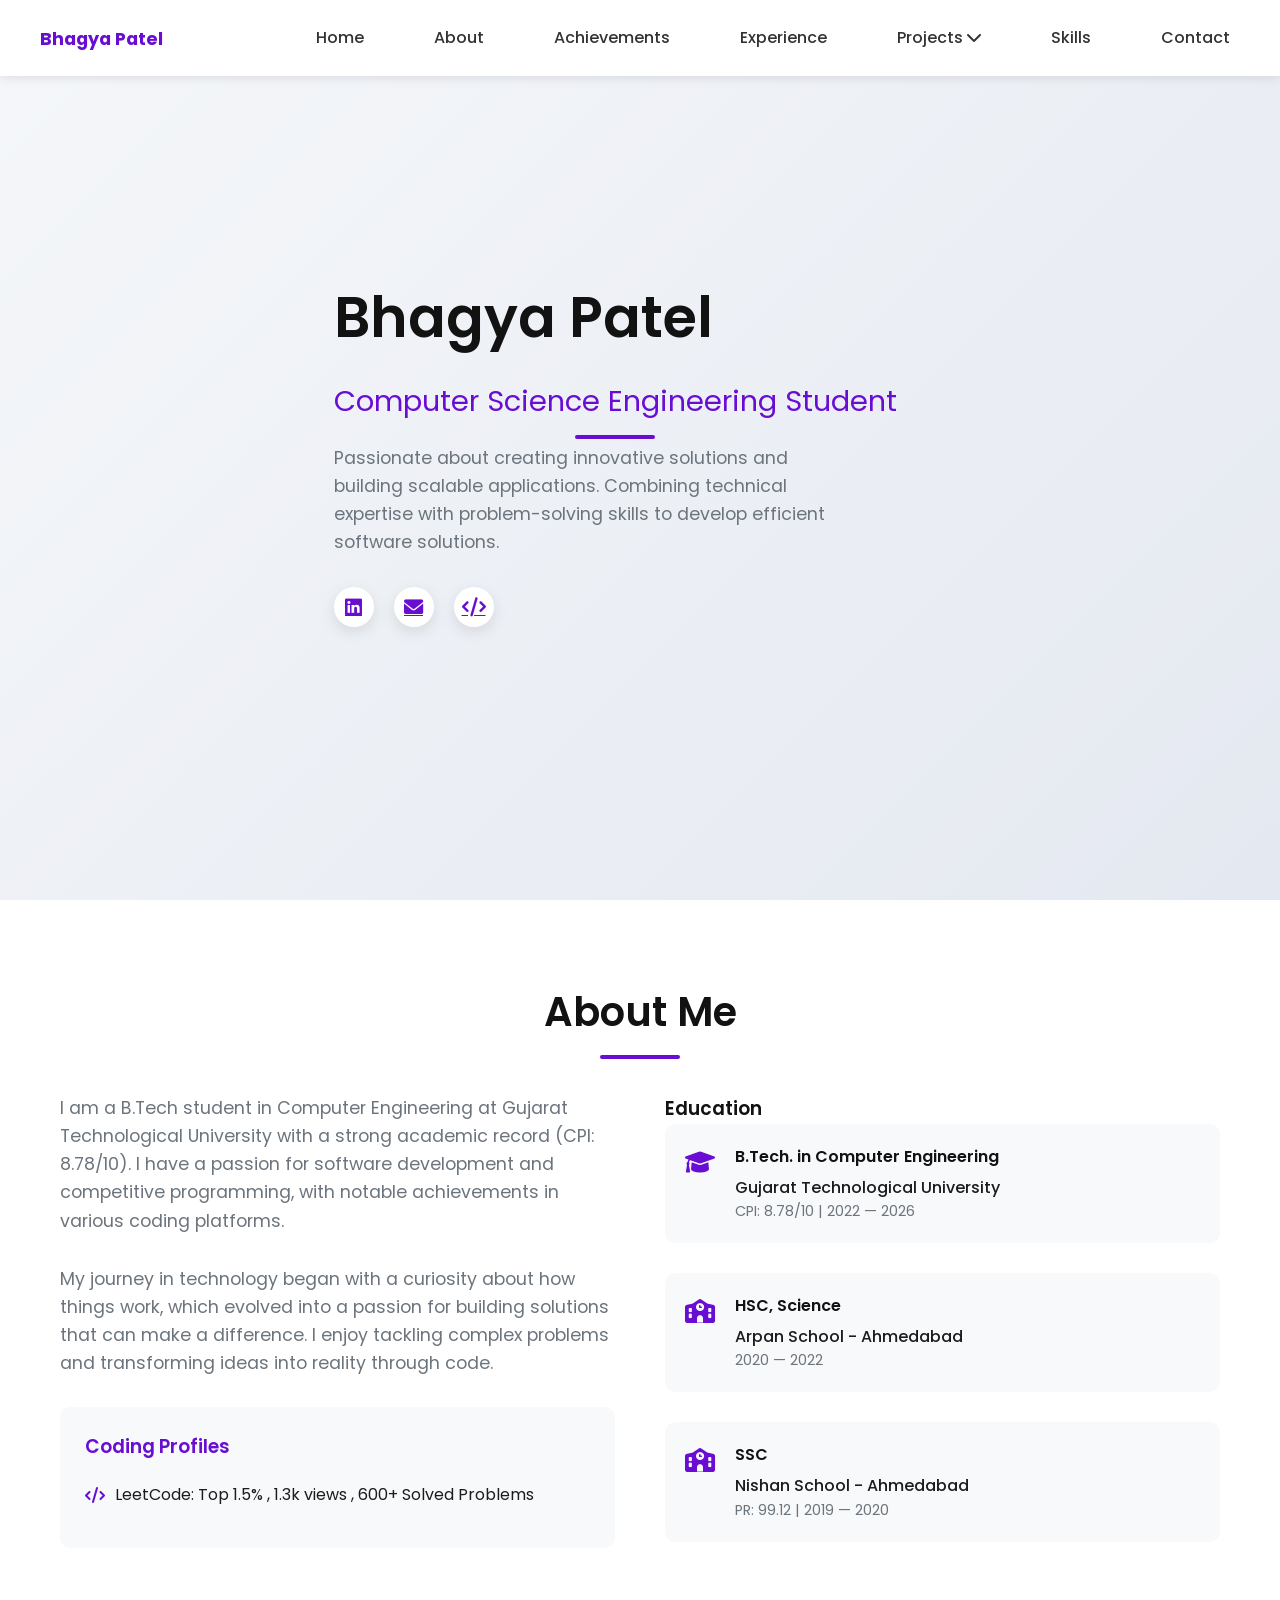
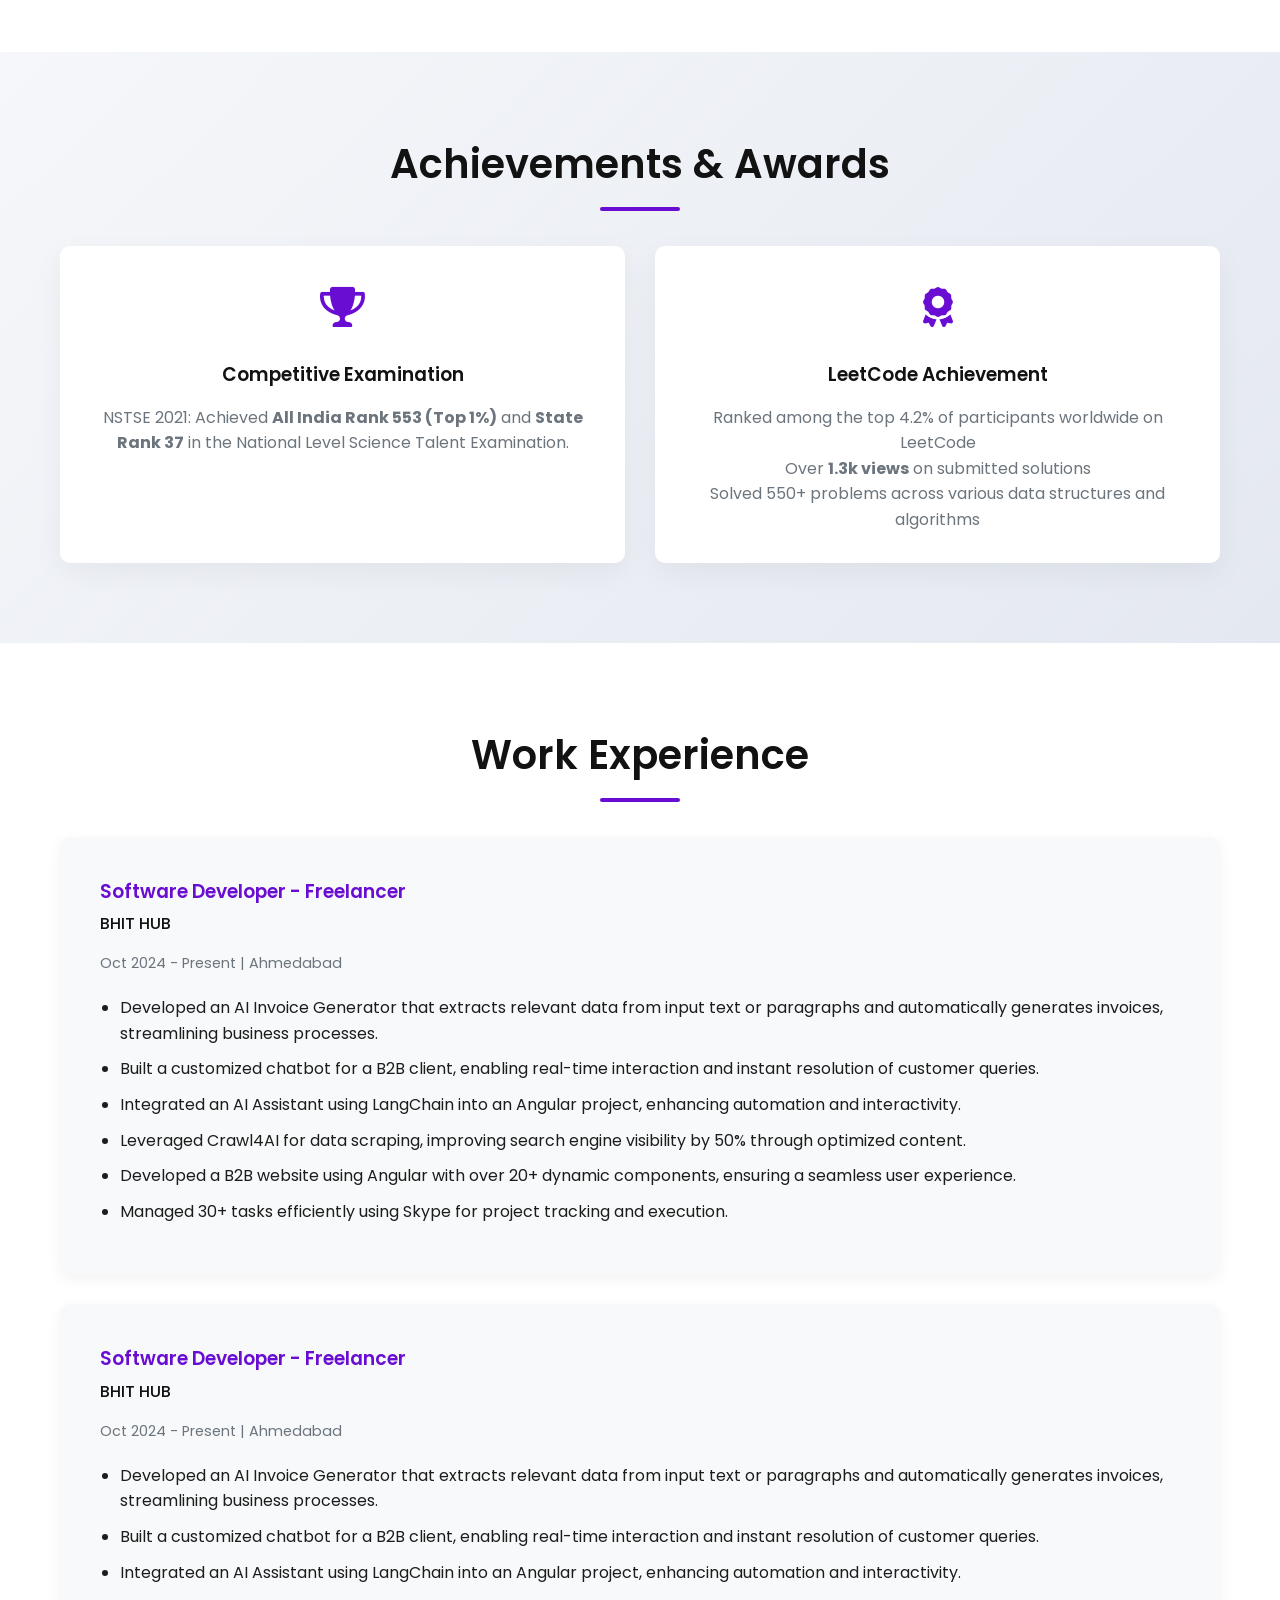
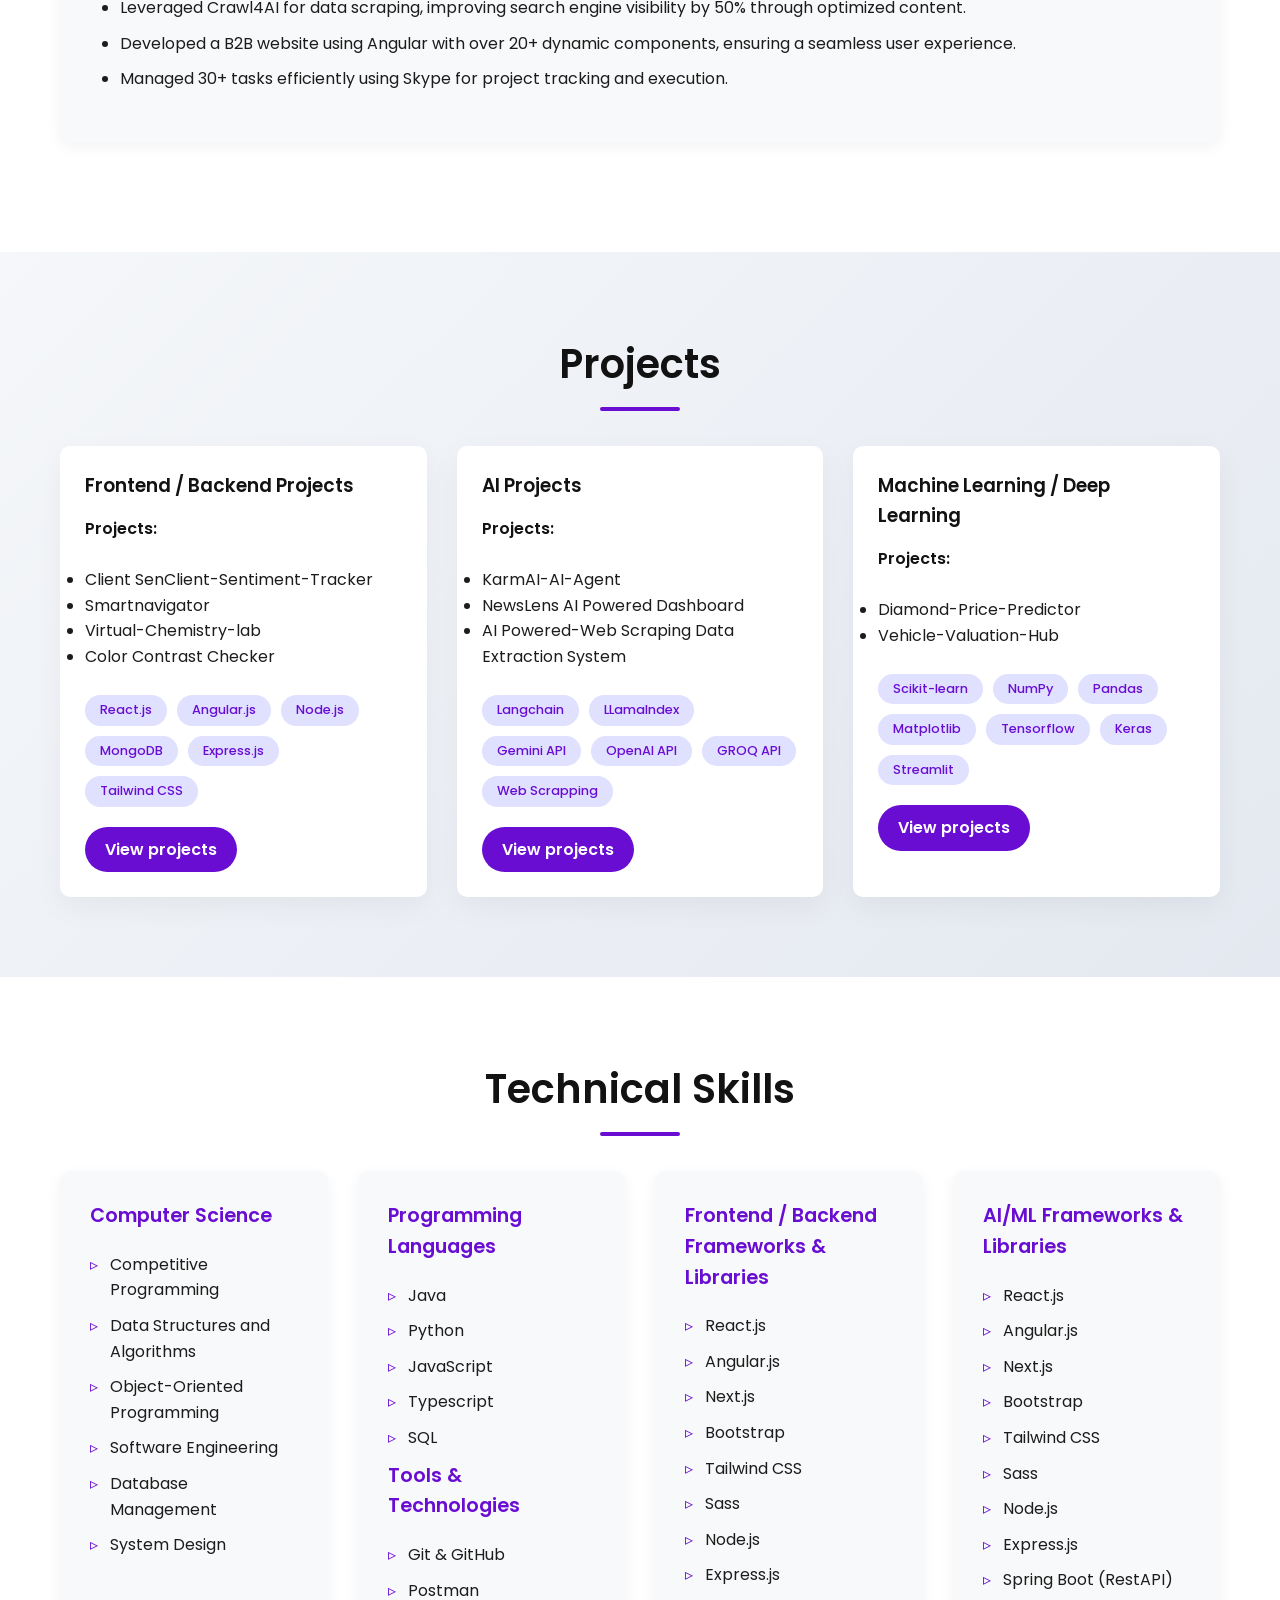
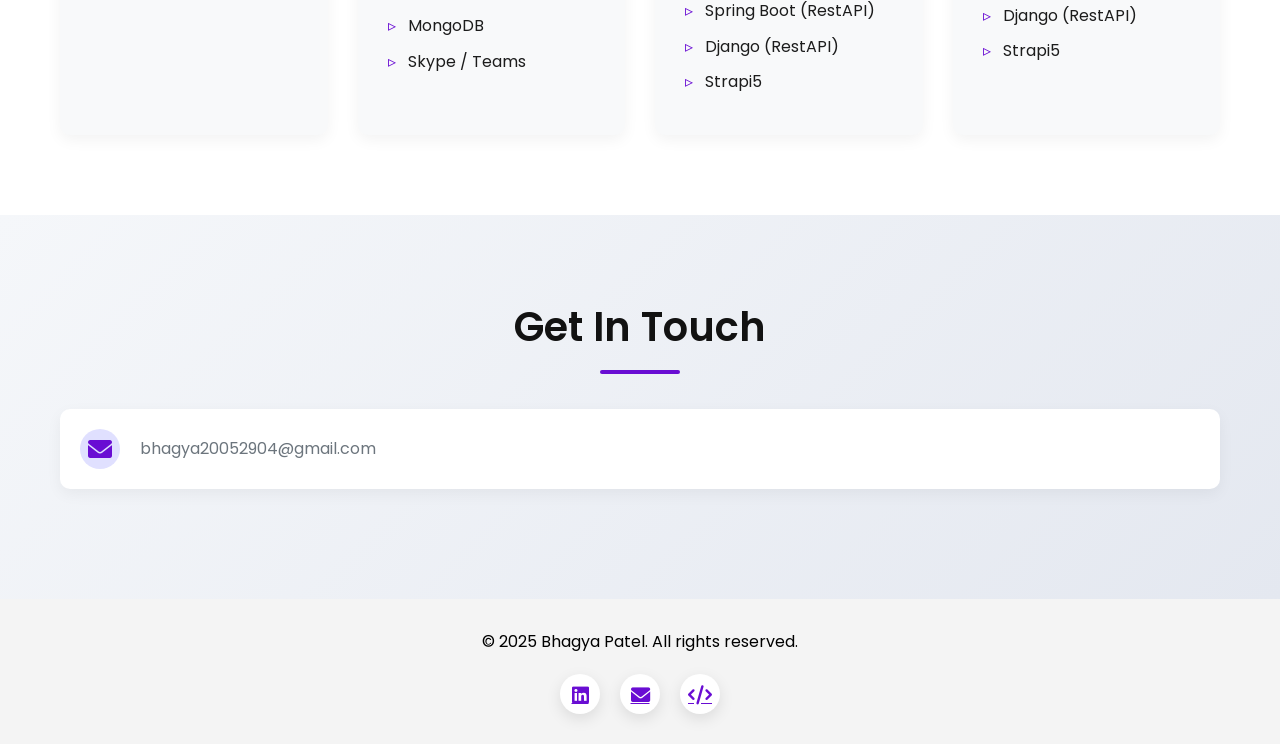
==== commit b274804e: "Update index.html" ====
--- a/index.html
+++ b/index.html
@@ -237,6 +237,38 @@
           
       
       </div>
+
+       <div class="experience-item">
+        <div class="experience-header">
+          <div>
+            <h3>Software Developer - Freelancer</h3>
+            <h4>BHIT HUB</h4>
+            <p class="date">Oct 2024 - Present | Ahmedabad</p>
+          </div>
+          <!-- <a href="https://drive.google.com/file/d/17YbiNNkiGzMFoGdTuUInTf61gAqAXYIG/view?usp=sharing" target="_blank"
+            class="certificate-link">
+            <i class="fas fa-certificate"></i> View Certificate
+          </a> -->
+        </div>
+        
+  
+        <ul>
+            <li>Developed an AI Invoice Generator that extracts relevant data from input text or paragraphs and automatically generates invoices, streamlining business processes.</li> 
+         <li> Built a customized chatbot for a B2B client, enabling real-time interaction and instant resolution of customer queries.</li> 
+         <li>   Integrated an AI Assistant using LangChain into an Angular project, enhancing automation and interactivity.</li>
+          <li>  Leveraged Crawl4AI for data scraping, improving search engine visibility by 50% through optimized content.</li>
+          
+            <!-- <li>Gained expertise in LangChain, LlamaIndex, AI-driven automation, and NLP-based data extraction while working on 5+ diverse projects. -->
+         <li> Developed a B2B website using Angular with over 20+ dynamic components, ensuring a seamless user experience.</li>
+           <!-- Worked on a hotel website built with WordPress (Divi), implementing 10+ client-requested modifications for improved functionality. -->
+          <!-- Built SEO-friendly content by leveraging Crawl4AI, ensuring 50% better search engine visibility. -->
+            <!-- Developed and optimized dynamic web applications using Angular and React.js, including Bhit Hub’s official website with 25+ reusable components, improving website load times by 15%. -->
+           <li>Managed 30+ tasks efficiently using  Skype for project tracking and execution.</li>
+           
+          </ul>
+          
+      
+      </div>
     </div>
   </section>
 
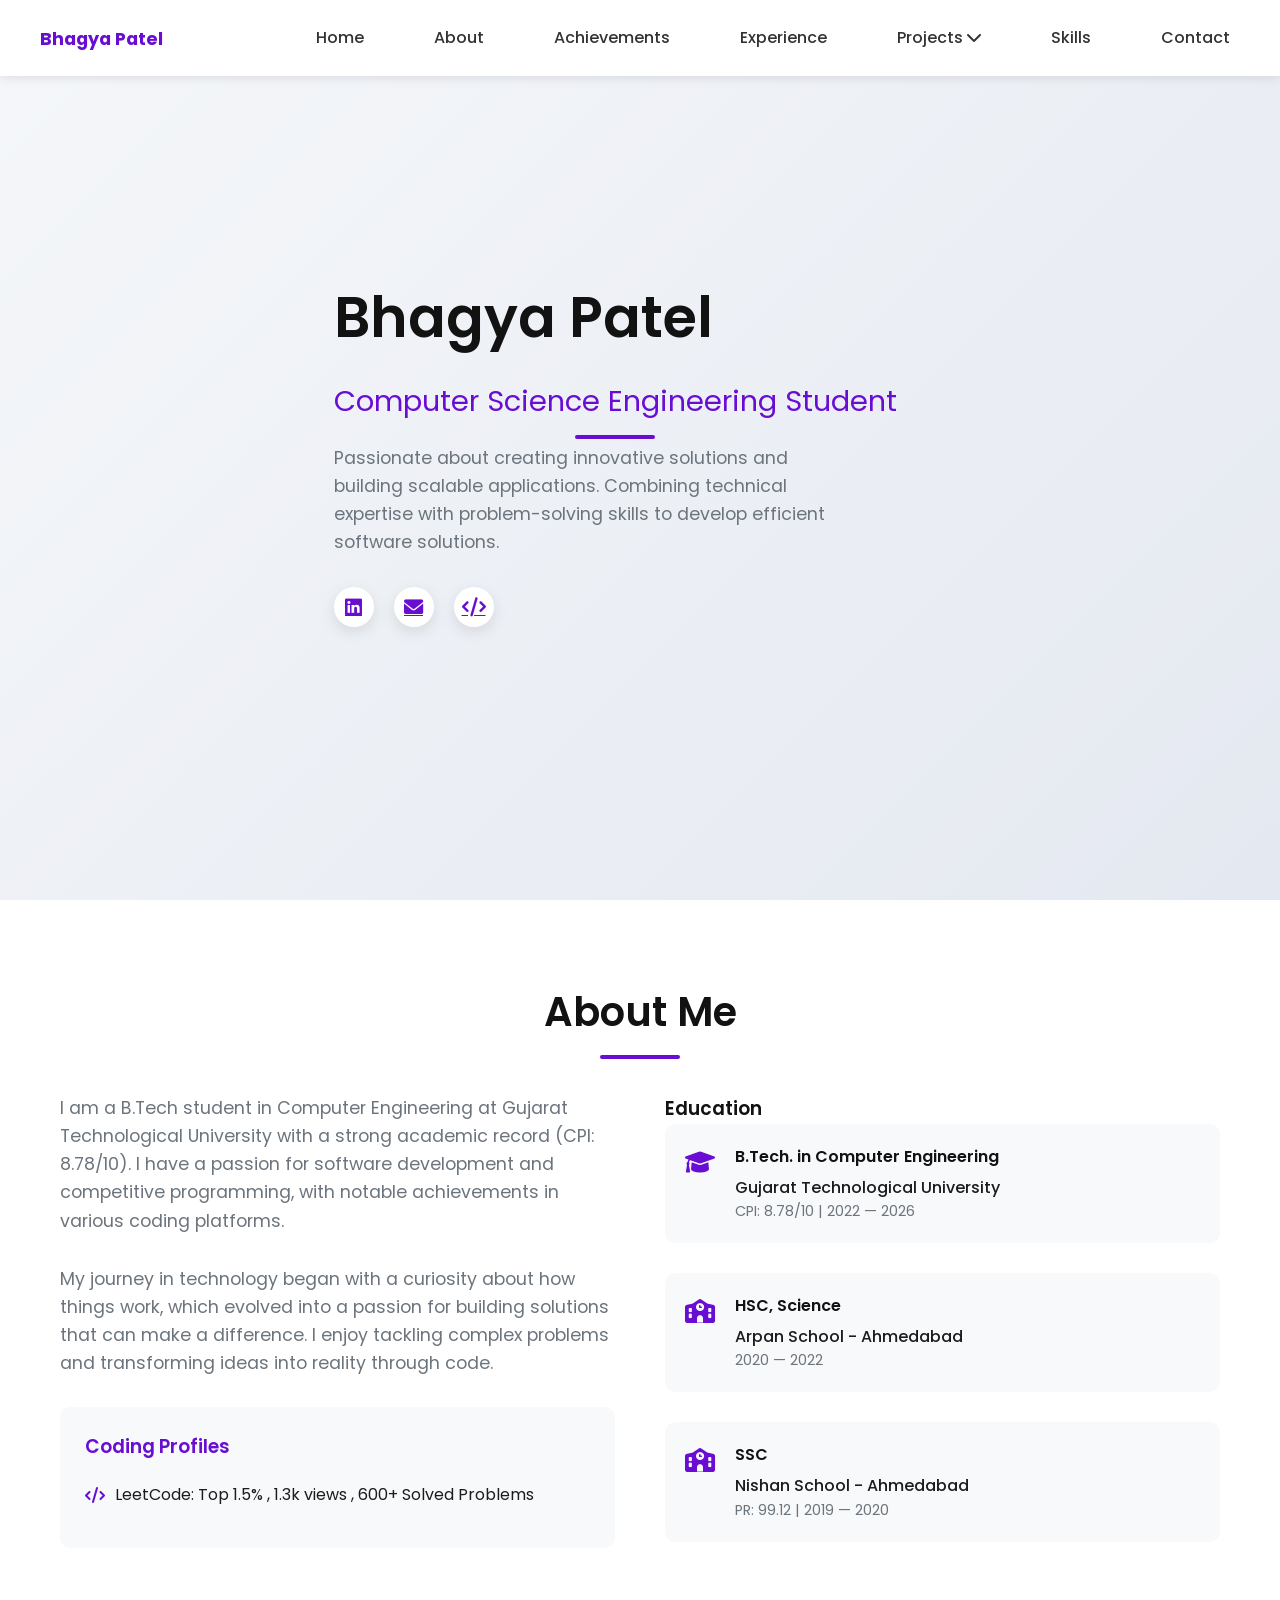
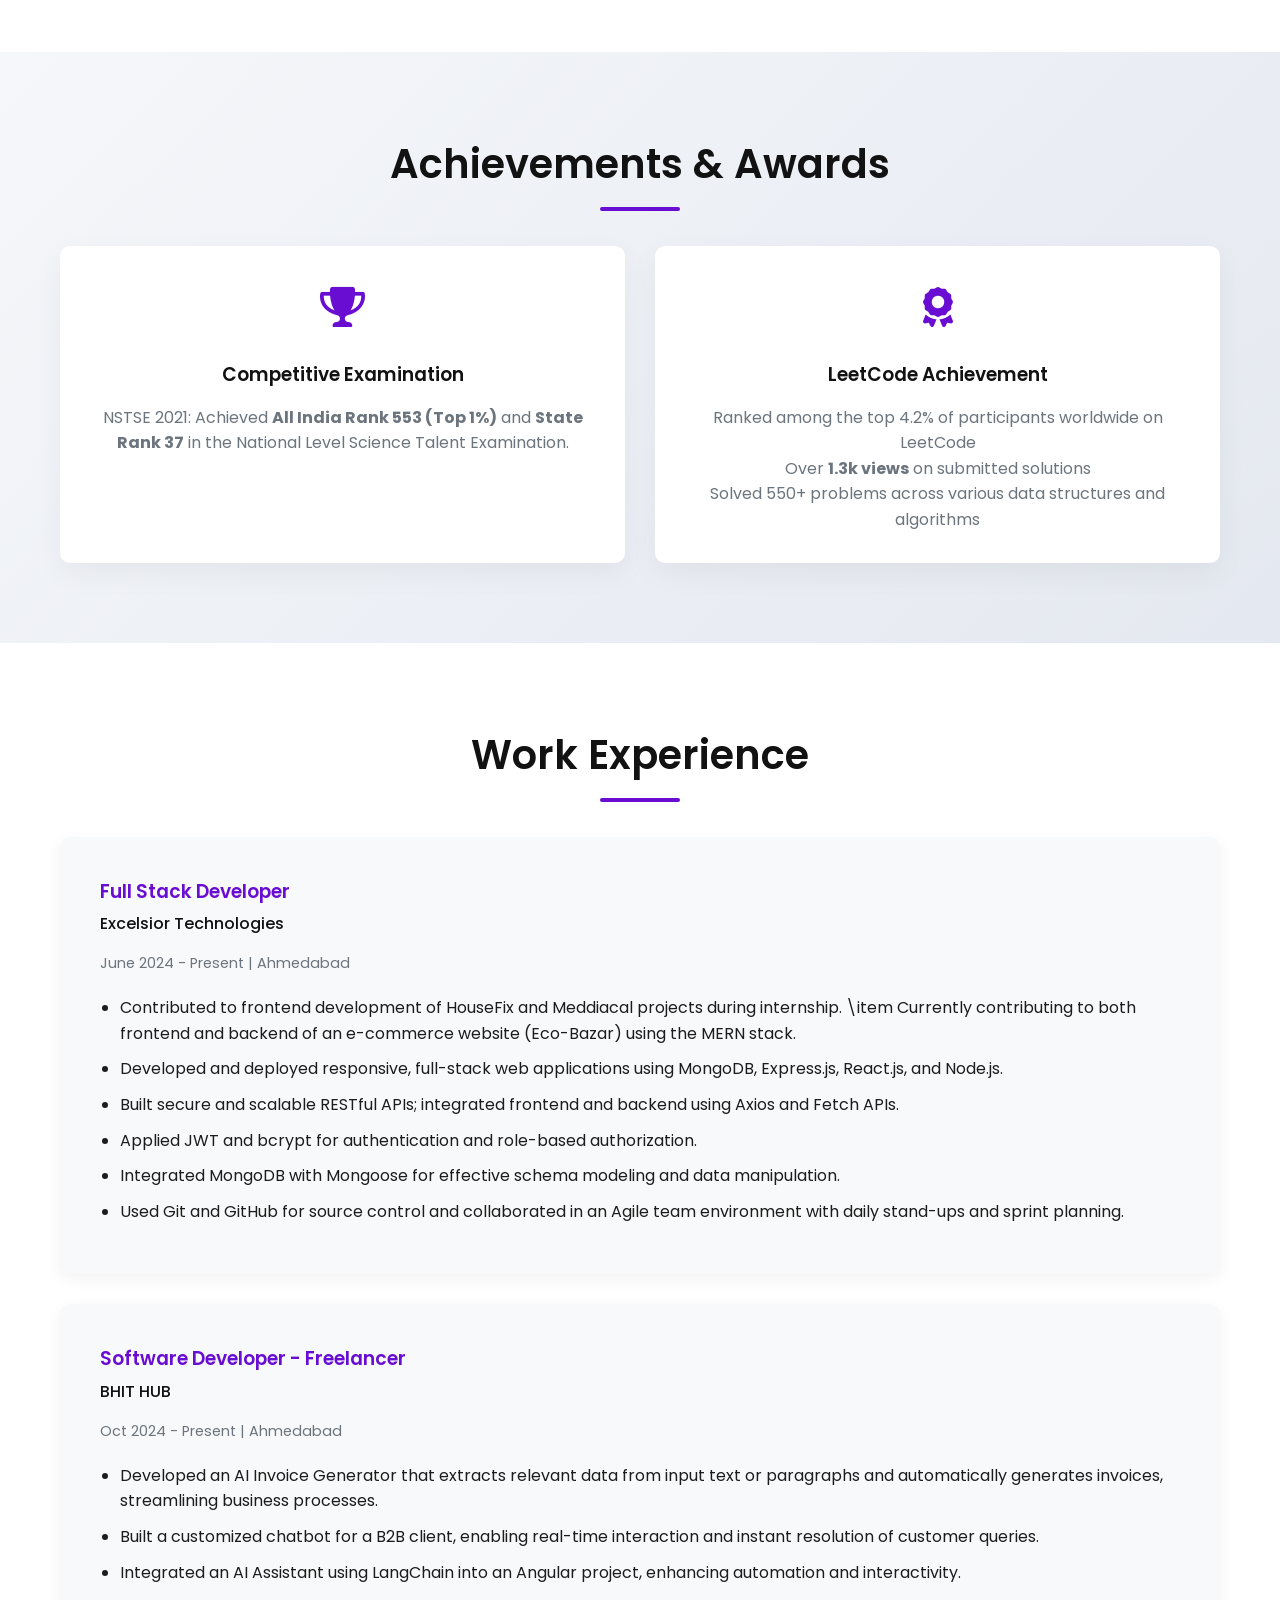
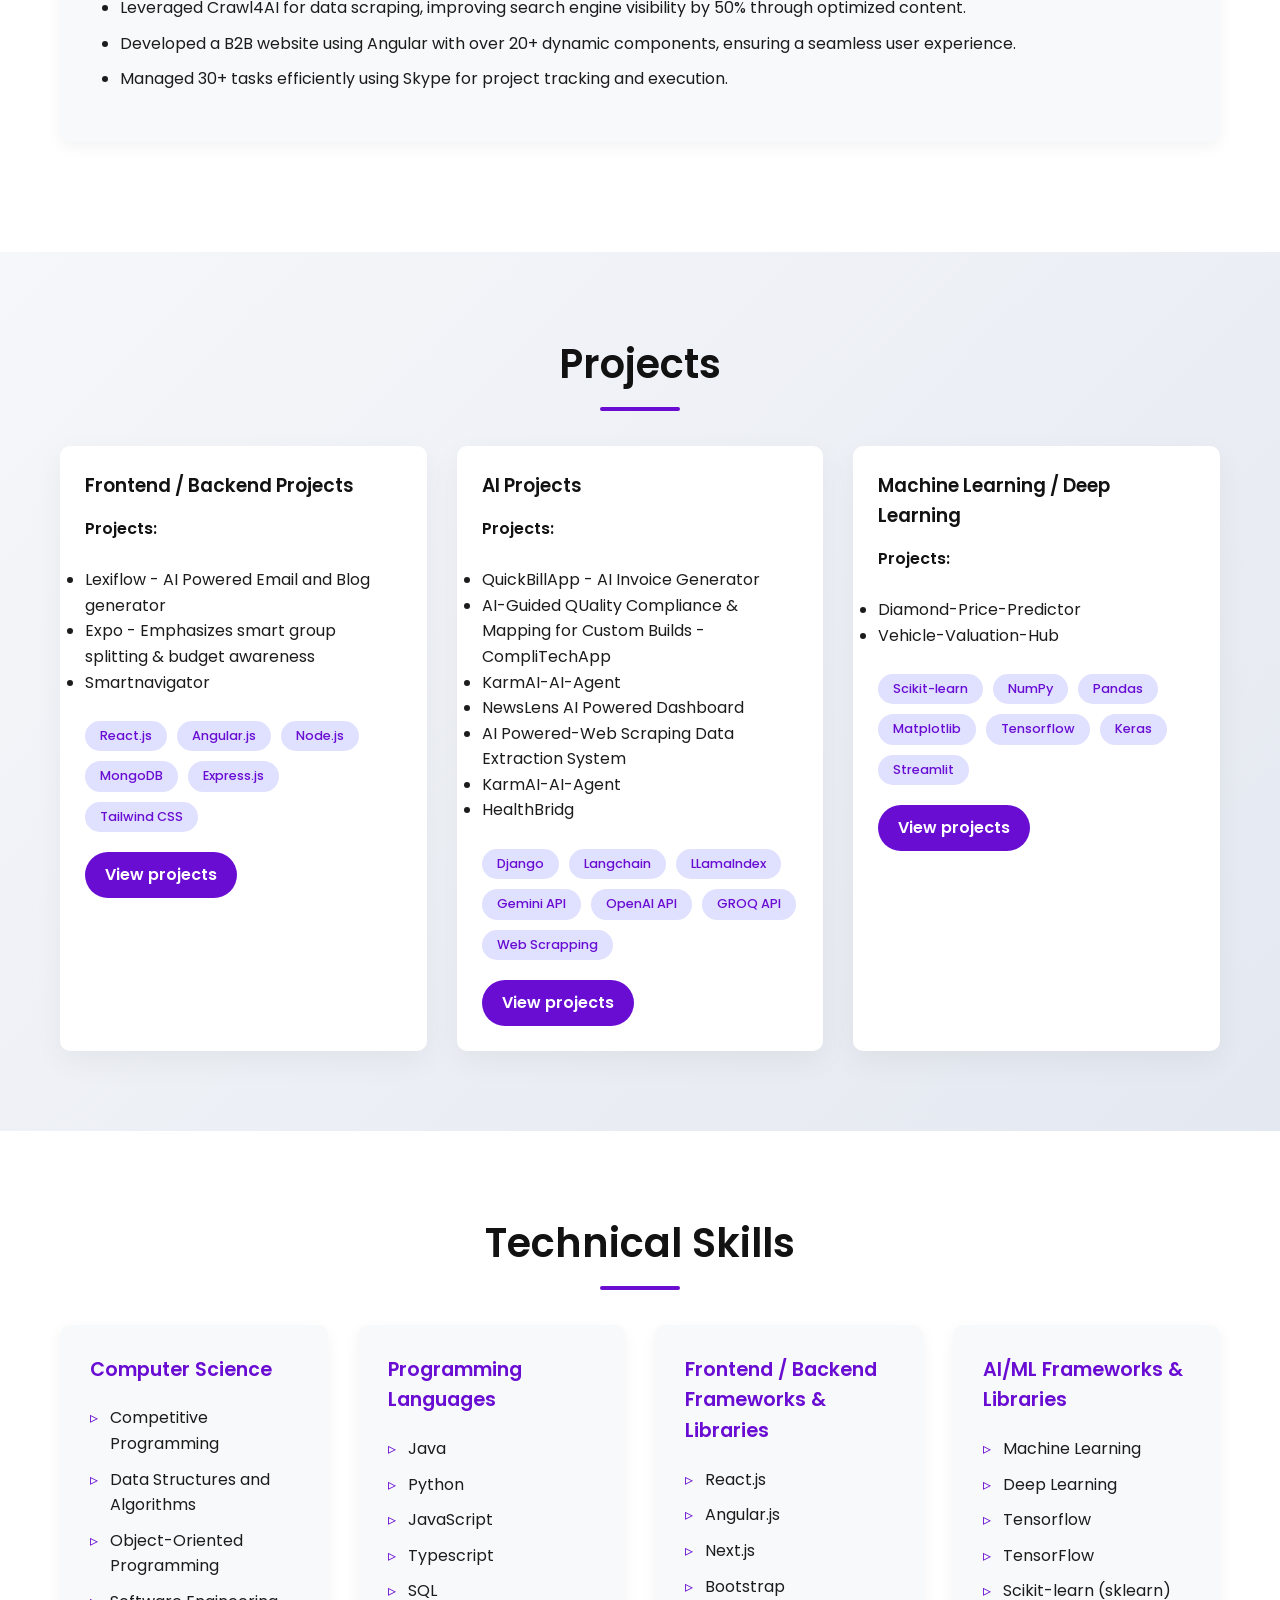
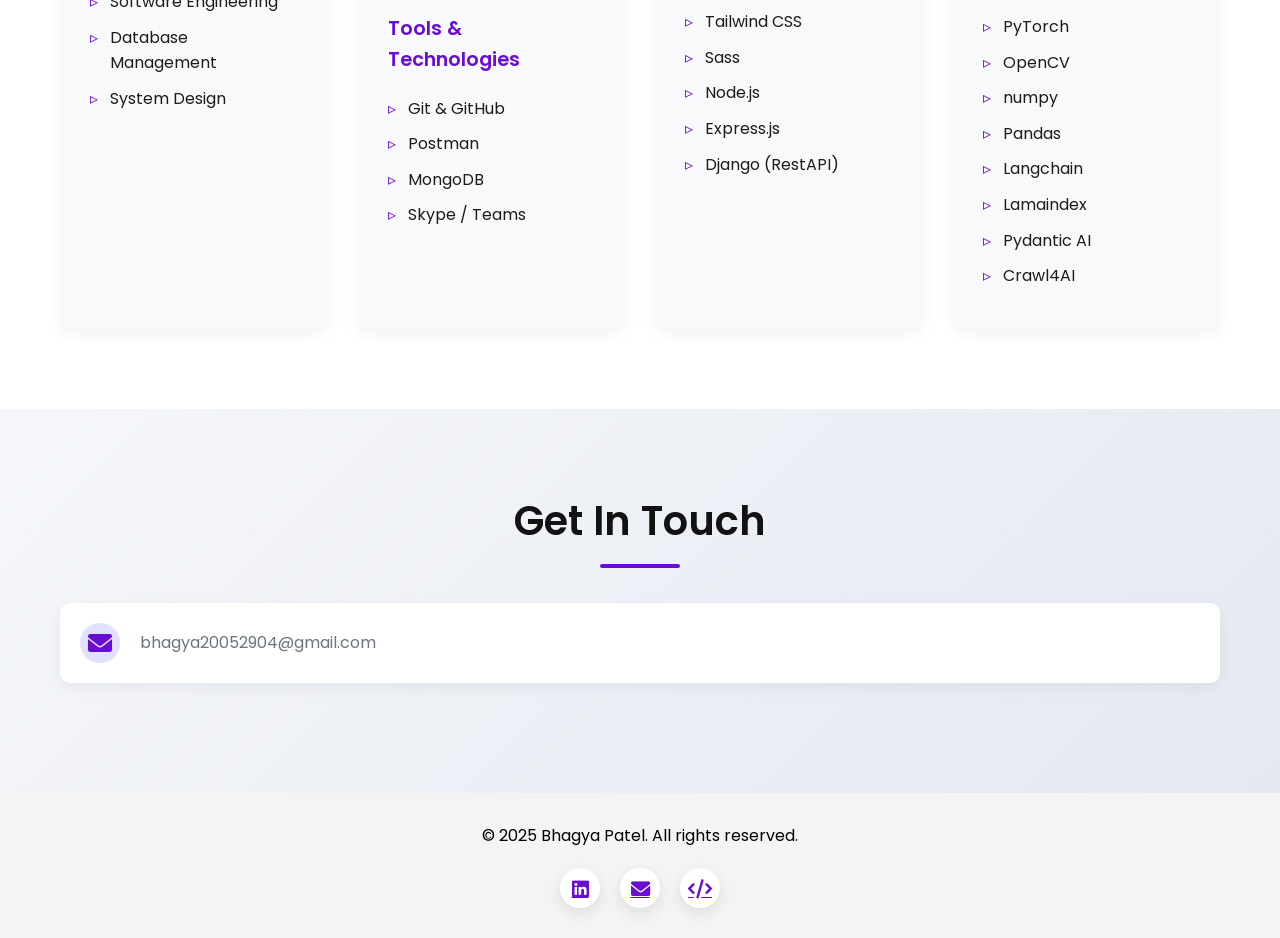
==== commit 387cc0a5: "Update index.html" ====
--- a/index.html
+++ b/index.html
@@ -209,6 +209,35 @@
       <div class="experience-item">
         <div class="experience-header">
           <div>
+            <h3>Full Stack Developer</h3>
+            <h4>Excelsior Technologies</h4>
+            <p class="date">June 2024 - Present | Ahmedabad</p>
+          </div>
+          <!-- <a href="https://drive.google.com/file/d/17YbiNNkiGzMFoGdTuUInTf61gAqAXYIG/view?usp=sharing" target="_blank"
+            class="certificate-link">
+            <i class="fas fa-certificate"></i> View Certificate
+          </a> -->
+        </div>
+        
+  
+        <ul>
+           <li>Contributed to frontend development of HouseFix and Meddiacal projects during internship.
+\item Currently contributing to both frontend and backend of an e-commerce website (Eco-Bazar) using the MERN stack.</li>
+         <li>  Developed and deployed responsive, full-stack web applications using MongoDB, Express.js, React.js, and Node.js.</li> 
+         <li>  Built secure and scalable RESTful APIs; integrated frontend and backend using Axios and Fetch APIs.</li>
+          <li> Applied JWT and bcrypt for authentication and role-based authorization.</li>
+          <li>Integrated MongoDB with Mongoose for effective schema modeling and data manipulation.</li>
+          <li>Used Git and GitHub for source control and collaborated in an Agile team environment with daily stand-ups and sprint planning.</li>
+        
+           
+          </ul>
+          
+      
+      </div>
+
+       <div class="experience-item">
+        <div class="experience-header">
+          <div>
             <h3>Software Developer - Freelancer</h3>
             <h4>BHIT HUB</h4>
             <p class="date">Oct 2024 - Present | Ahmedabad</p>
@@ -237,38 +266,6 @@
           
       
       </div>
-
-       <div class="experience-item">
-        <div class="experience-header">
-          <div>
-            <h3>Software Developer - Freelancer</h3>
-            <h4>BHIT HUB</h4>
-            <p class="date">Oct 2024 - Present | Ahmedabad</p>
-          </div>
-          <!-- <a href="https://drive.google.com/file/d/17YbiNNkiGzMFoGdTuUInTf61gAqAXYIG/view?usp=sharing" target="_blank"
-            class="certificate-link">
-            <i class="fas fa-certificate"></i> View Certificate
-          </a> -->
-        </div>
-        
-  
-        <ul>
-            <li>Developed an AI Invoice Generator that extracts relevant data from input text or paragraphs and automatically generates invoices, streamlining business processes.</li> 
-         <li> Built a customized chatbot for a B2B client, enabling real-time interaction and instant resolution of customer queries.</li> 
-         <li>   Integrated an AI Assistant using LangChain into an Angular project, enhancing automation and interactivity.</li>
-          <li>  Leveraged Crawl4AI for data scraping, improving search engine visibility by 50% through optimized content.</li>
-          
-            <!-- <li>Gained expertise in LangChain, LlamaIndex, AI-driven automation, and NLP-based data extraction while working on 5+ diverse projects. -->
-         <li> Developed a B2B website using Angular with over 20+ dynamic components, ensuring a seamless user experience.</li>
-           <!-- Worked on a hotel website built with WordPress (Divi), implementing 10+ client-requested modifications for improved functionality. -->
-          <!-- Built SEO-friendly content by leveraging Crawl4AI, ensuring 50% better search engine visibility. -->
-            <!-- Developed and optimized dynamic web applications using Angular and React.js, including Bhit Hub’s official website with 25+ reusable components, improving website load times by 15%. -->
-           <li>Managed 30+ tasks efficiently using  Skype for project tracking and execution.</li>
-           
-          </ul>
-          
-      
-      </div>
     </div>
   </section>
 
@@ -287,10 +284,10 @@
               <h4>Projects:</h4>
               <br/>
               <ul>
-                <li>Client SenClient-Sentiment-Tracker</li>
+               <li>Lexiflow - AI Powered Email and Blog generator</li>
+                <li>Expo - Emphasizes smart group splitting & budget awareness</li>
                 <li>Smartnavigator</li>
-                <li>Virtual-Chemistry-lab</li>
-                <li>Color Contrast Checker</li>
+         
               </ul>
             </div>
             <br/>
@@ -320,14 +317,18 @@
               <h4>Projects:</h4>
               <br/>
               <ul>
+                <li>QuickBillApp - AI Invoice Generator</li>
+                <li>AI-Guided QUality Compliance & Mapping for Custom Builds - CompliTechApp </li>
                 <li>KarmAI-AI-Agent</li>
                 <li>NewsLens AI Powered Dashboard</li>
                 <li>AI Powered-Web Scraping Data Extraction System</li>
-               
+                <li>KarmAI-AI-Agent</li>
+               <li>HealthBridg</li>
               </ul>
             </div>
             <br/>
             <div class="tech-stack">
+              <span>Django</span>
               <span>Langchain</span>
               <span>LLamaIndex</span>
               <span>Gemini API</span>
@@ -475,26 +476,28 @@
             <li>Sass</li>
             <li>Node.js</li>
             <li>Express.js</li>
-            <li>Spring Boot (RestAPI)</li>
+  
             <li>Django (RestAPI)</li>
-           <li>Strapi5</li>
+   
           
           </ul>
         </div>
         <div class="skill-category">
           <h3>AI/ML Frameworks & Libraries</h3>
           <ul>
-            <li>React.js</li>
-            <li>Angular.js</li>
-            <li>Next.js</li>
-            <li>Bootstrap</li>
-            <li>Tailwind CSS</li>
-            <li>Sass</li>
-            <li>Node.js</li>
-            <li>Express.js</li>
-            <li>Spring Boot (RestAPI)</li>
-            <li>Django (RestAPI)</li>
-           <li>Strapi5</li>
+            <li>Machine Learning </li>
+            <li>Deep Learning </li>
+            <li>Tensorflow</li>
+            <li>TensorFlow</li>
+            <li>Scikit-learn (sklearn)</li>
+            <li>PyTorch</li>
+            <li>OpenCV</li>
+            <li>numpy</li>
+            <li>Pandas</li>
+          <li>Langchain</li>
+            <li>Lamaindex</li>
+            <li>Pydantic AI</li>
+            <li>Crawl4AI</li>
           
           </ul>
         </div>
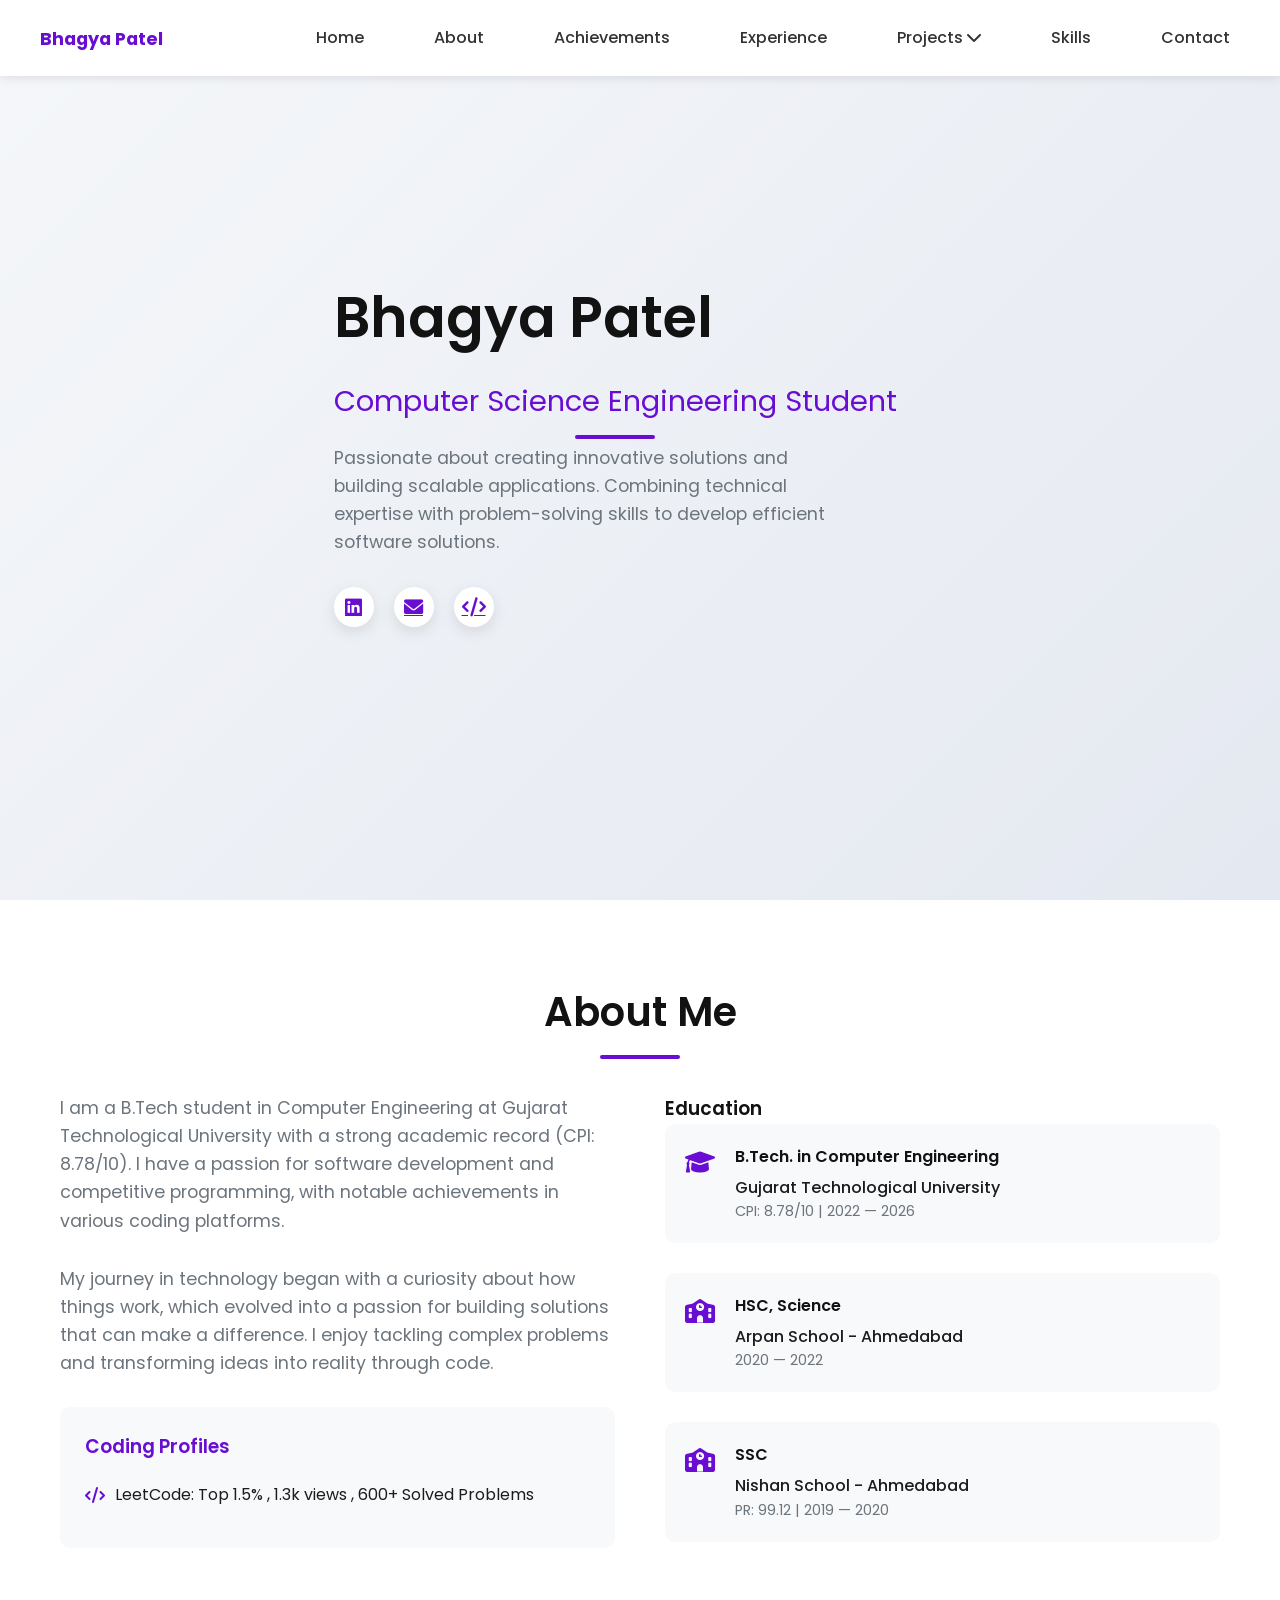
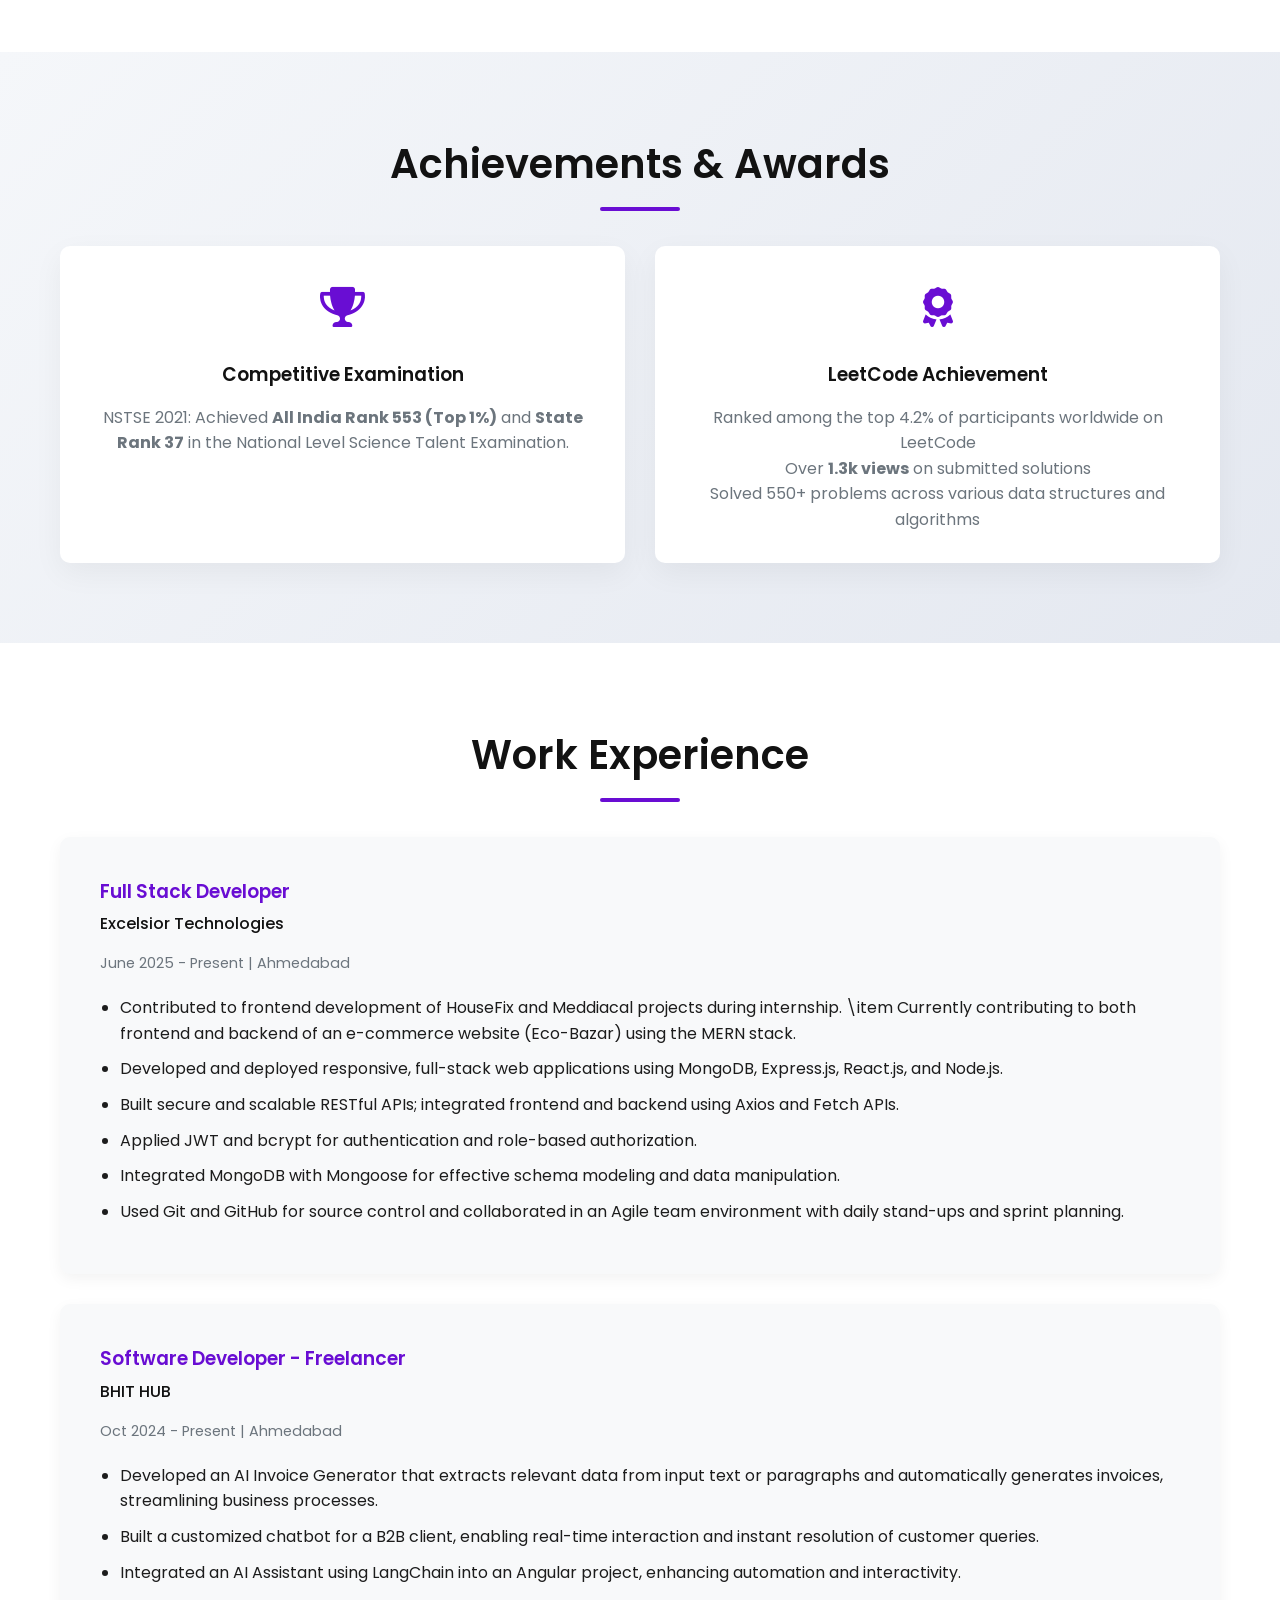
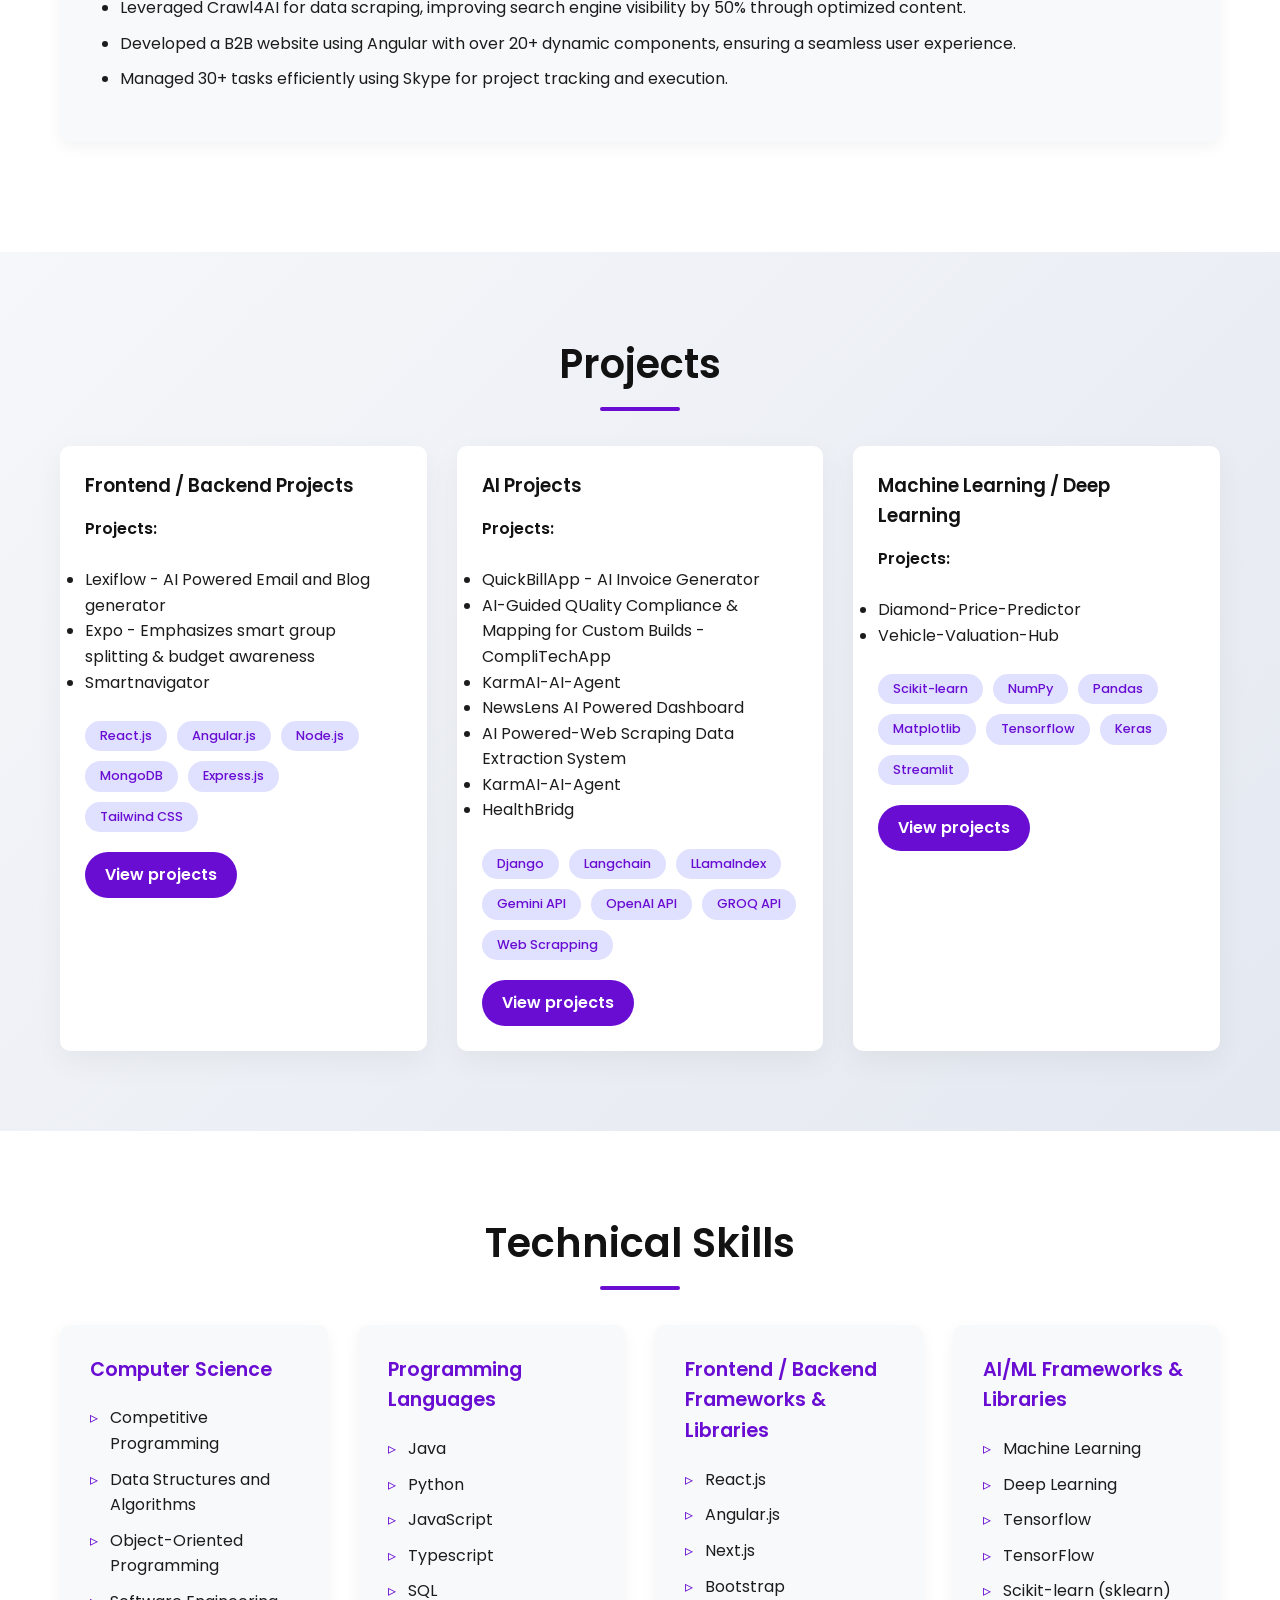
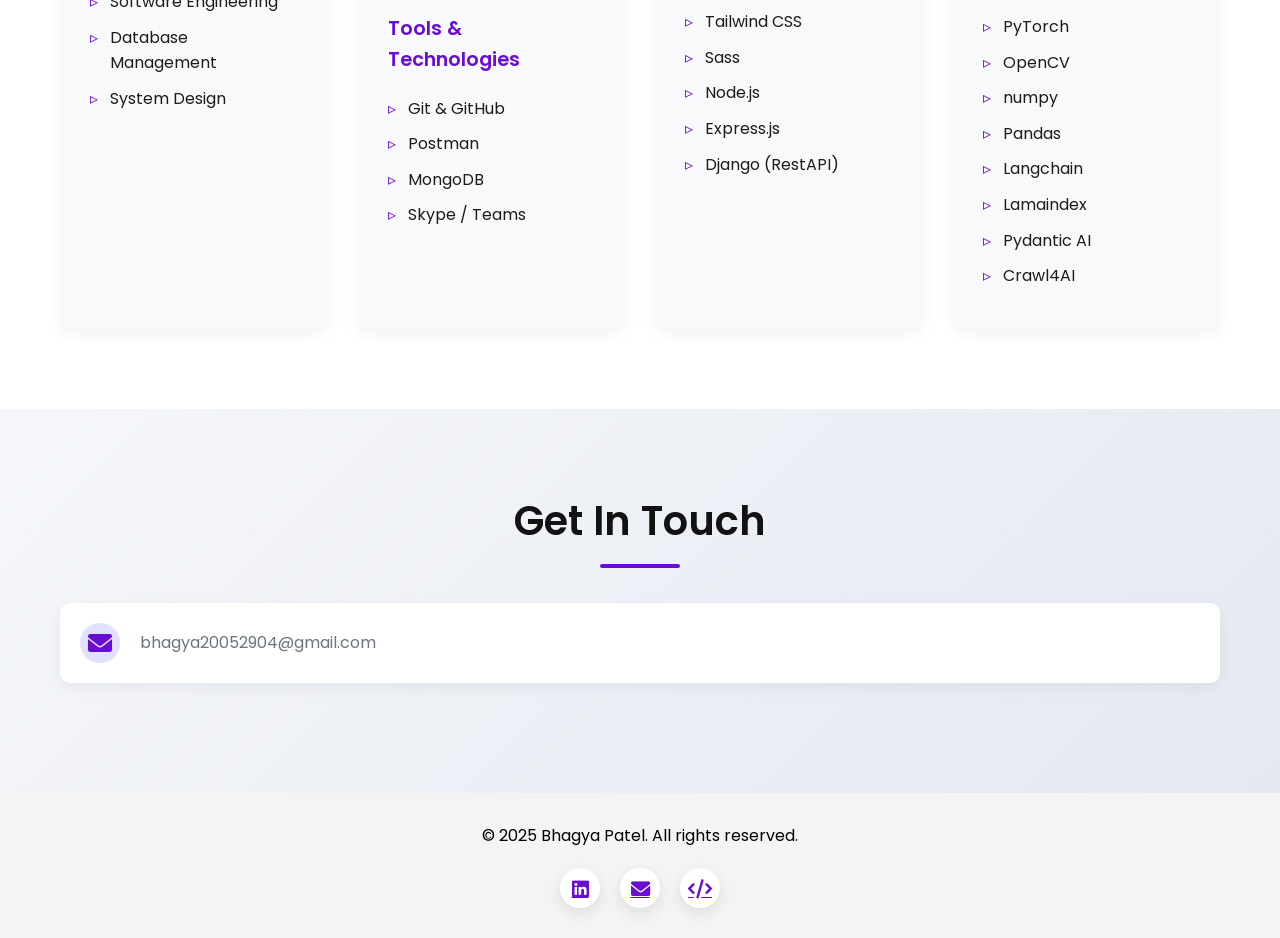
==== commit 84d0138e: "Update index.html" ====
--- a/index.html
+++ b/index.html
@@ -211,7 +211,7 @@
           <div>
             <h3>Full Stack Developer</h3>
             <h4>Excelsior Technologies</h4>
-            <p class="date">June 2024 - Present | Ahmedabad</p>
+            <p class="date">June 2025 - Present | Ahmedabad</p>
           </div>
           <!-- <a href="https://drive.google.com/file/d/17YbiNNkiGzMFoGdTuUInTf61gAqAXYIG/view?usp=sharing" target="_blank"
             class="certificate-link">
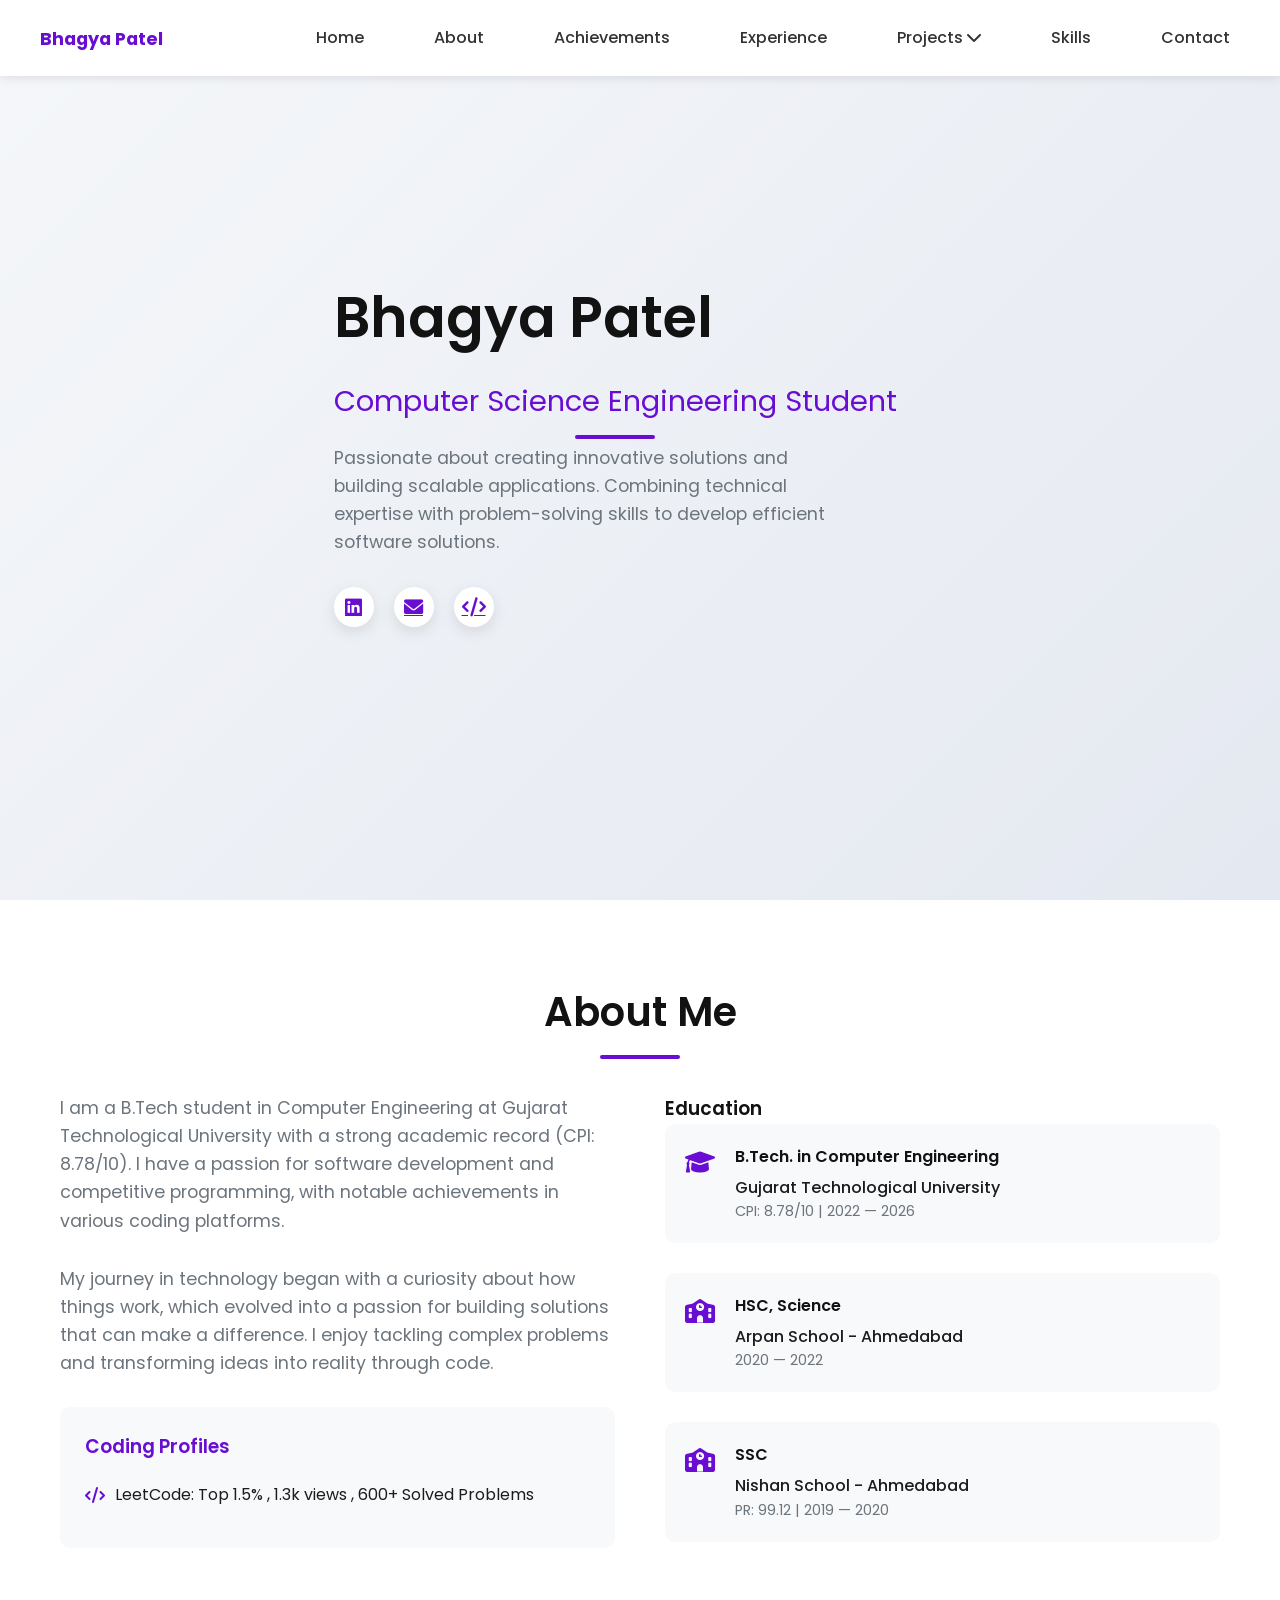
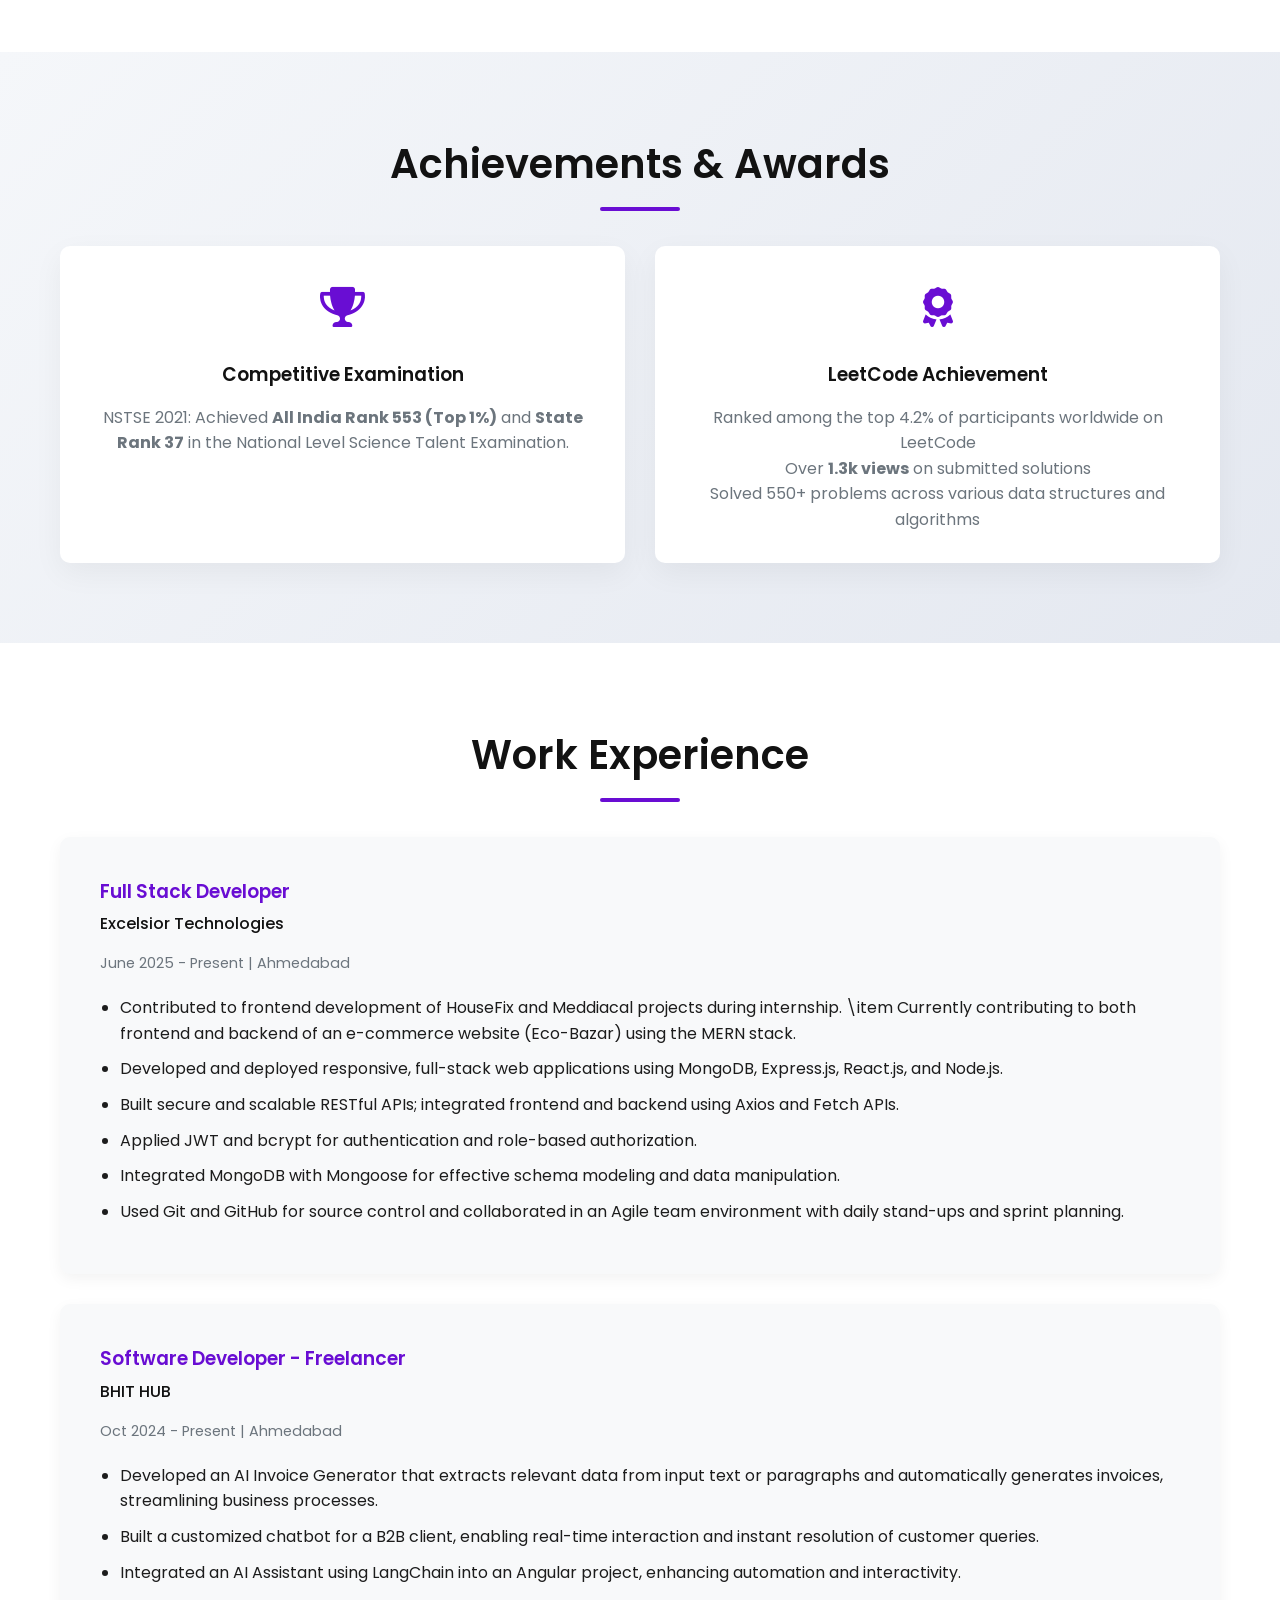
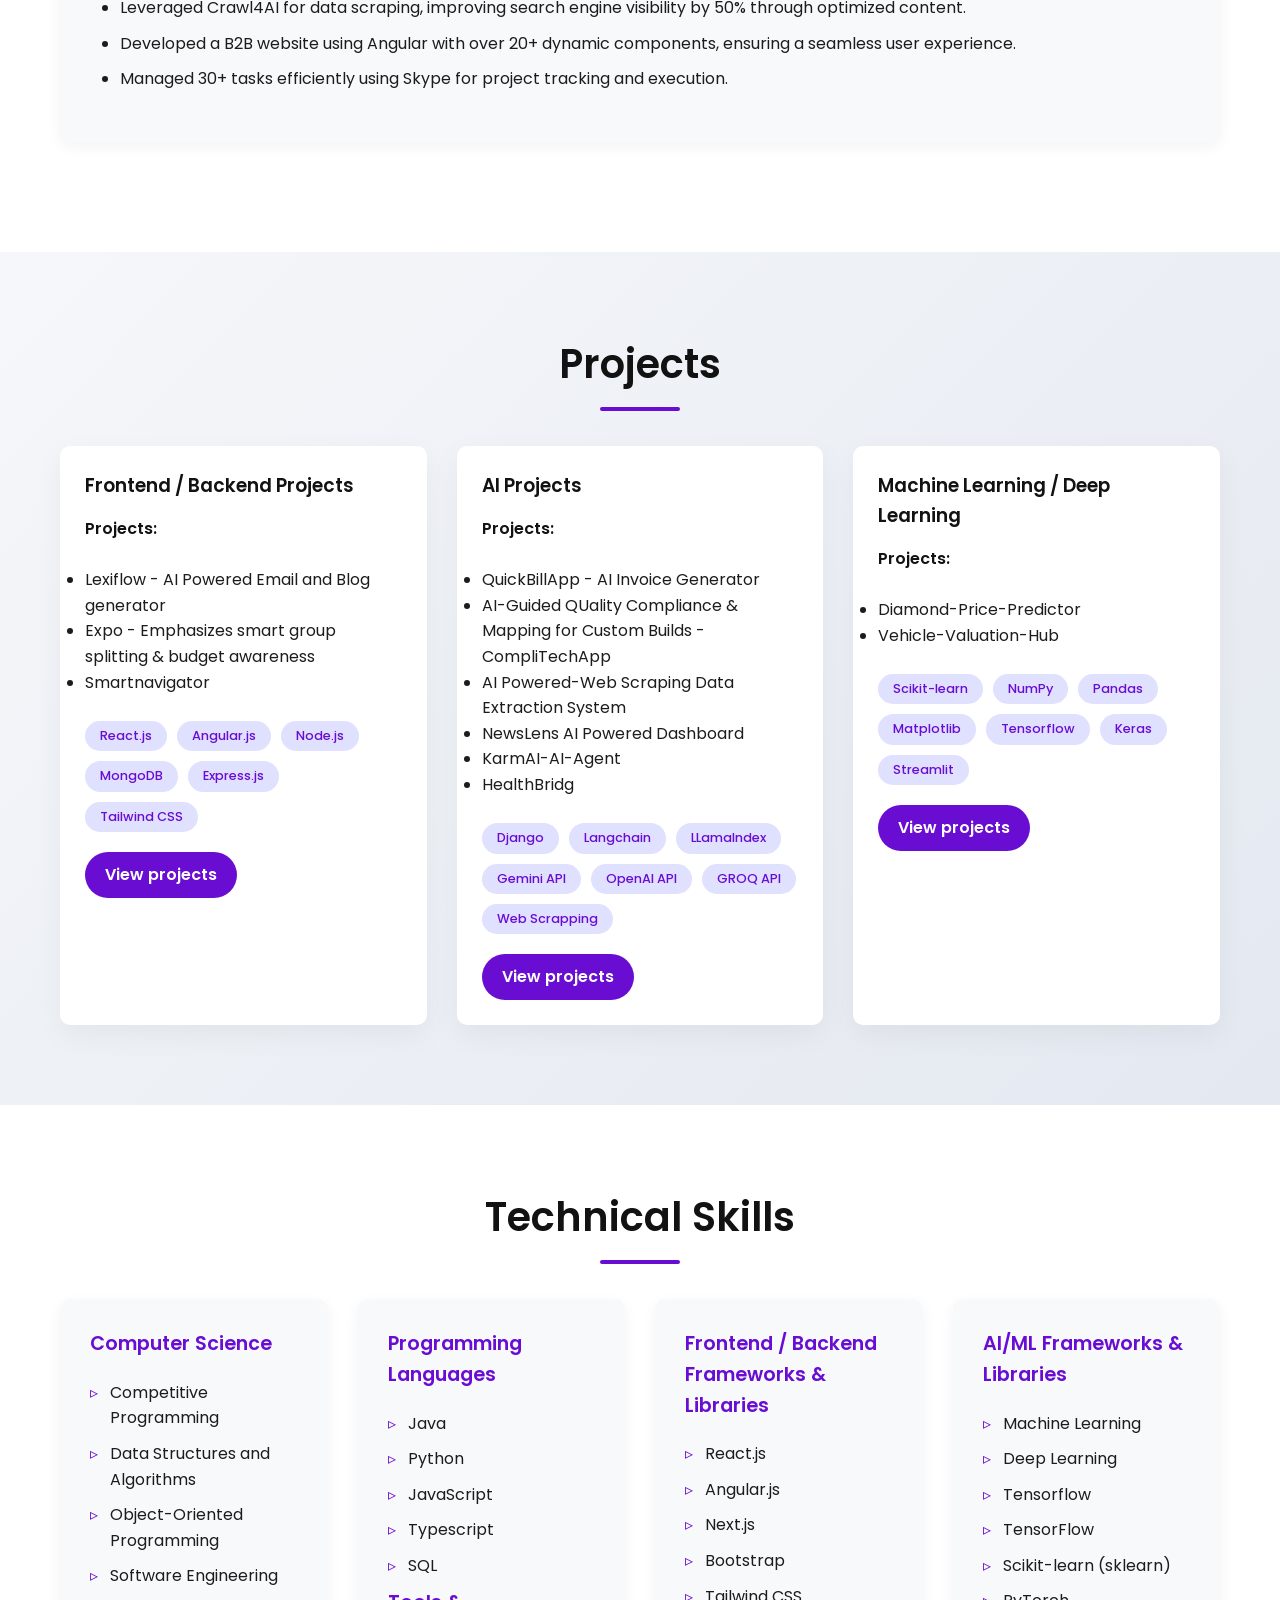
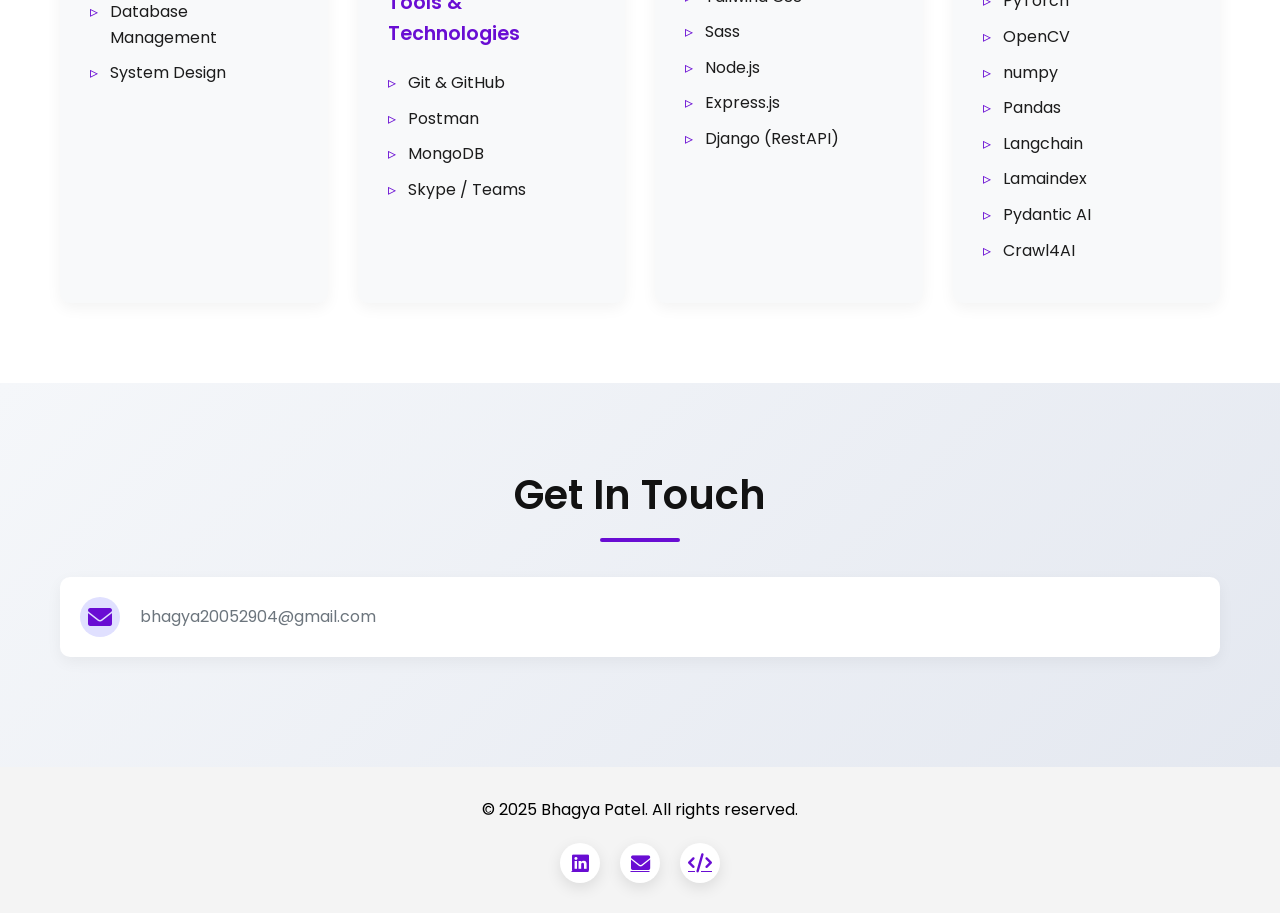
==== commit 5b8a18a8: "Update index.html" ====
--- a/index.html
+++ b/index.html
@@ -319,9 +319,9 @@
               <ul>
                 <li>QuickBillApp - AI Invoice Generator</li>
                 <li>AI-Guided QUality Compliance & Mapping for Custom Builds - CompliTechApp </li>
-                <li>KarmAI-AI-Agent</li>
+               <li>AI Powered-Web Scraping Data Extraction System</li>
                 <li>NewsLens AI Powered Dashboard</li>
-                <li>AI Powered-Web Scraping Data Extraction System</li>
+              
                 <li>KarmAI-AI-Agent</li>
                <li>HealthBridg</li>
               </ul>
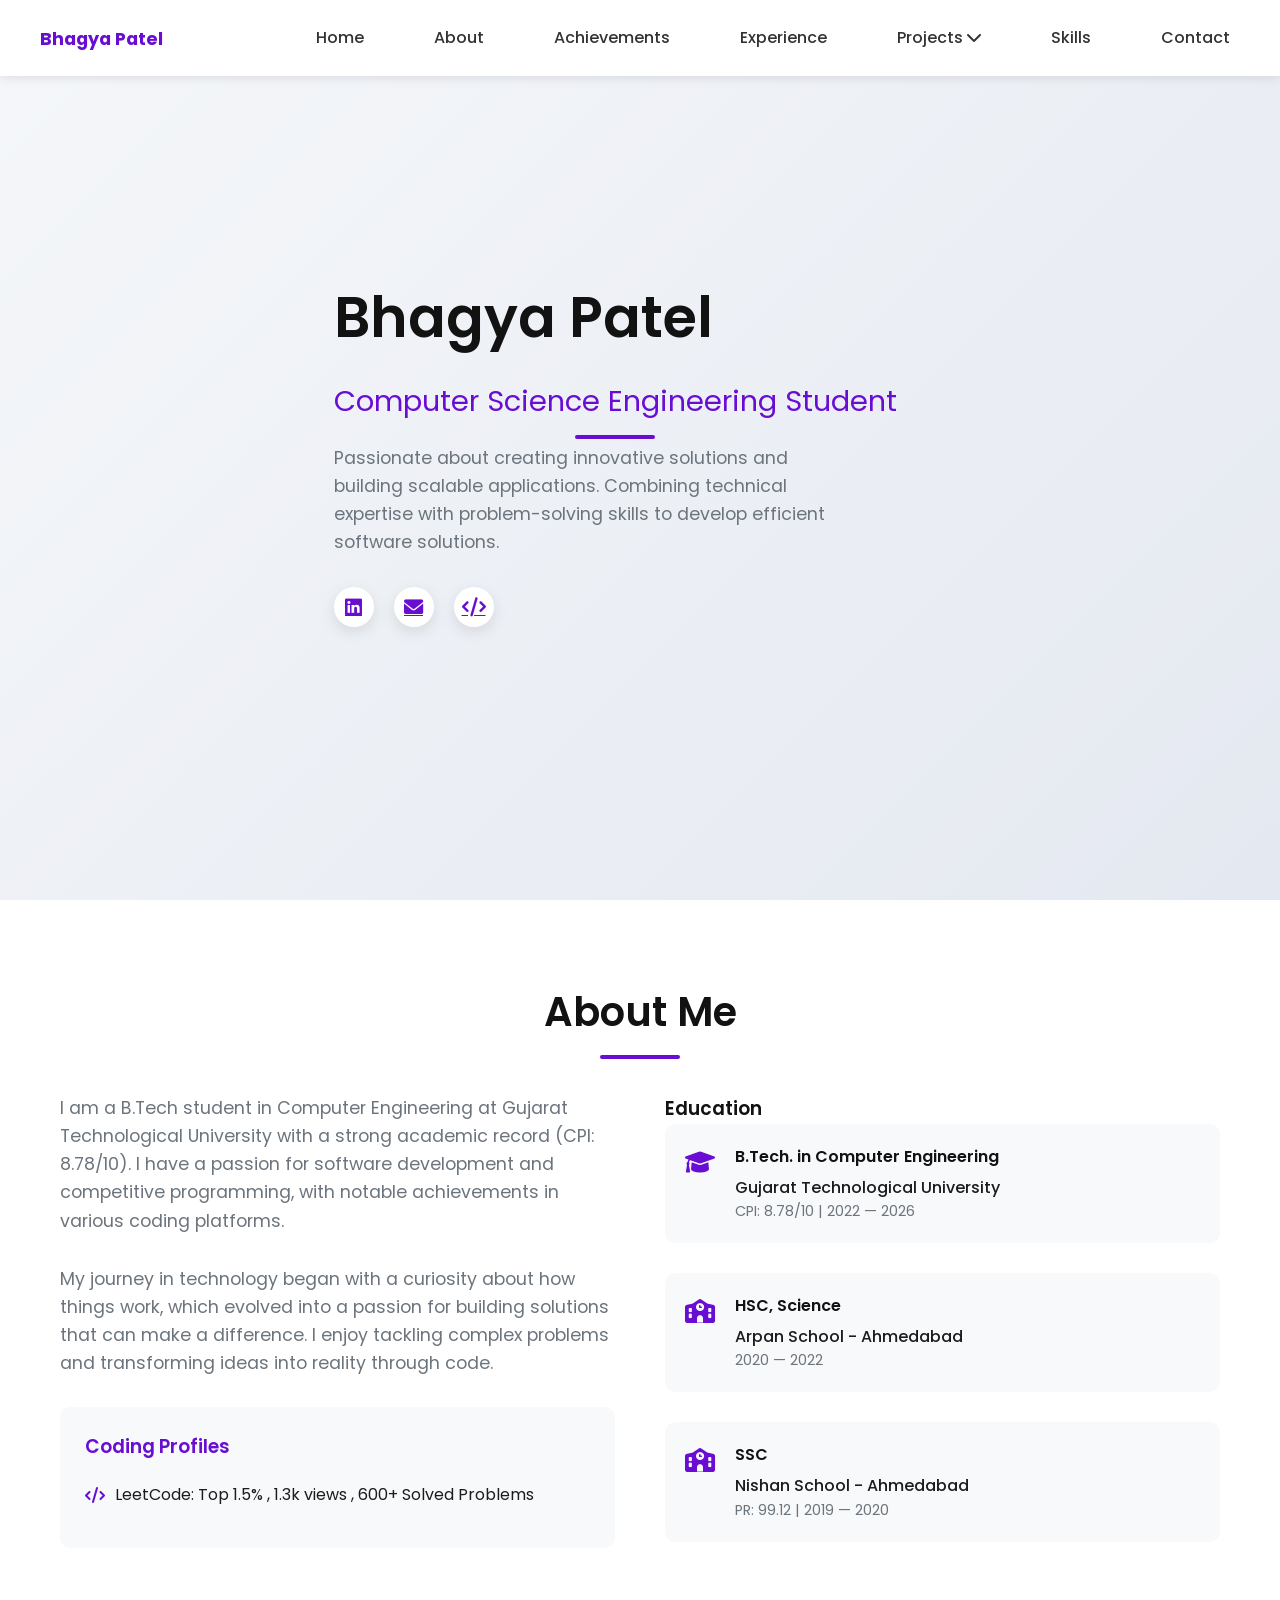
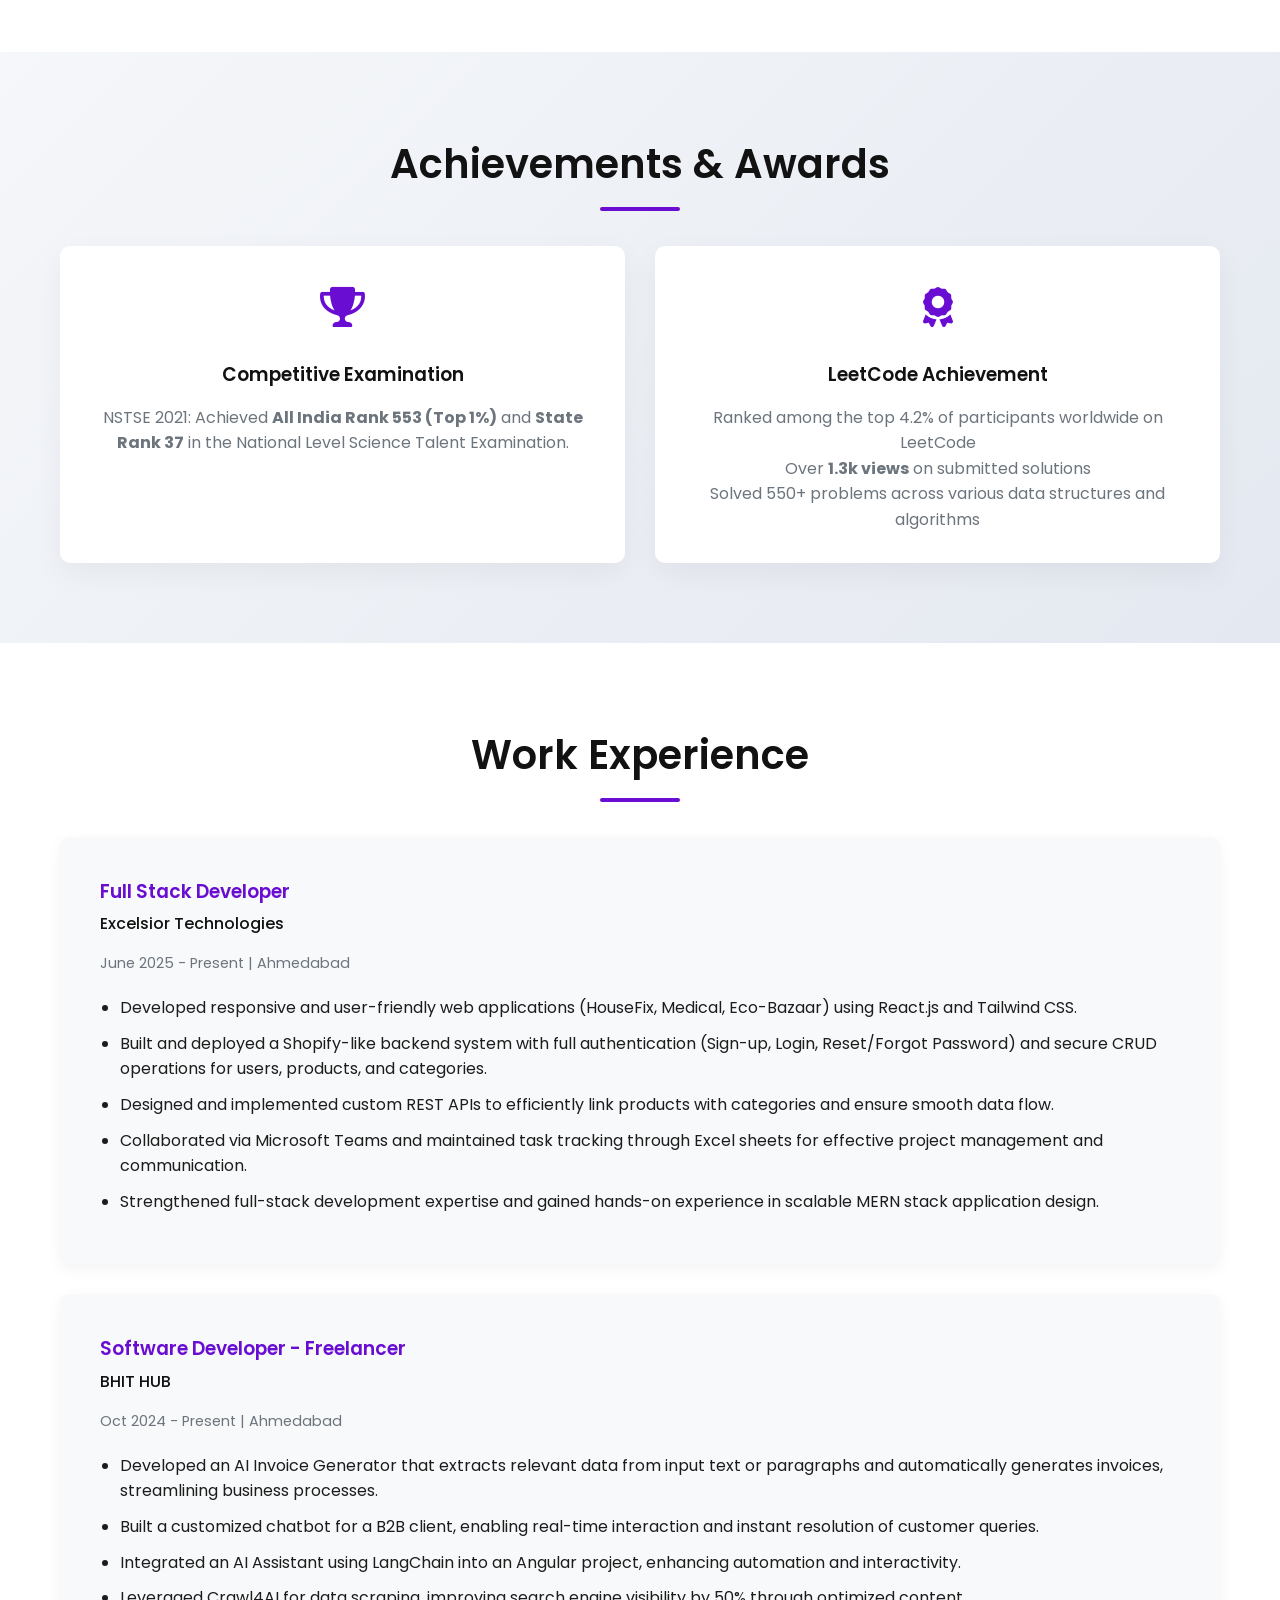
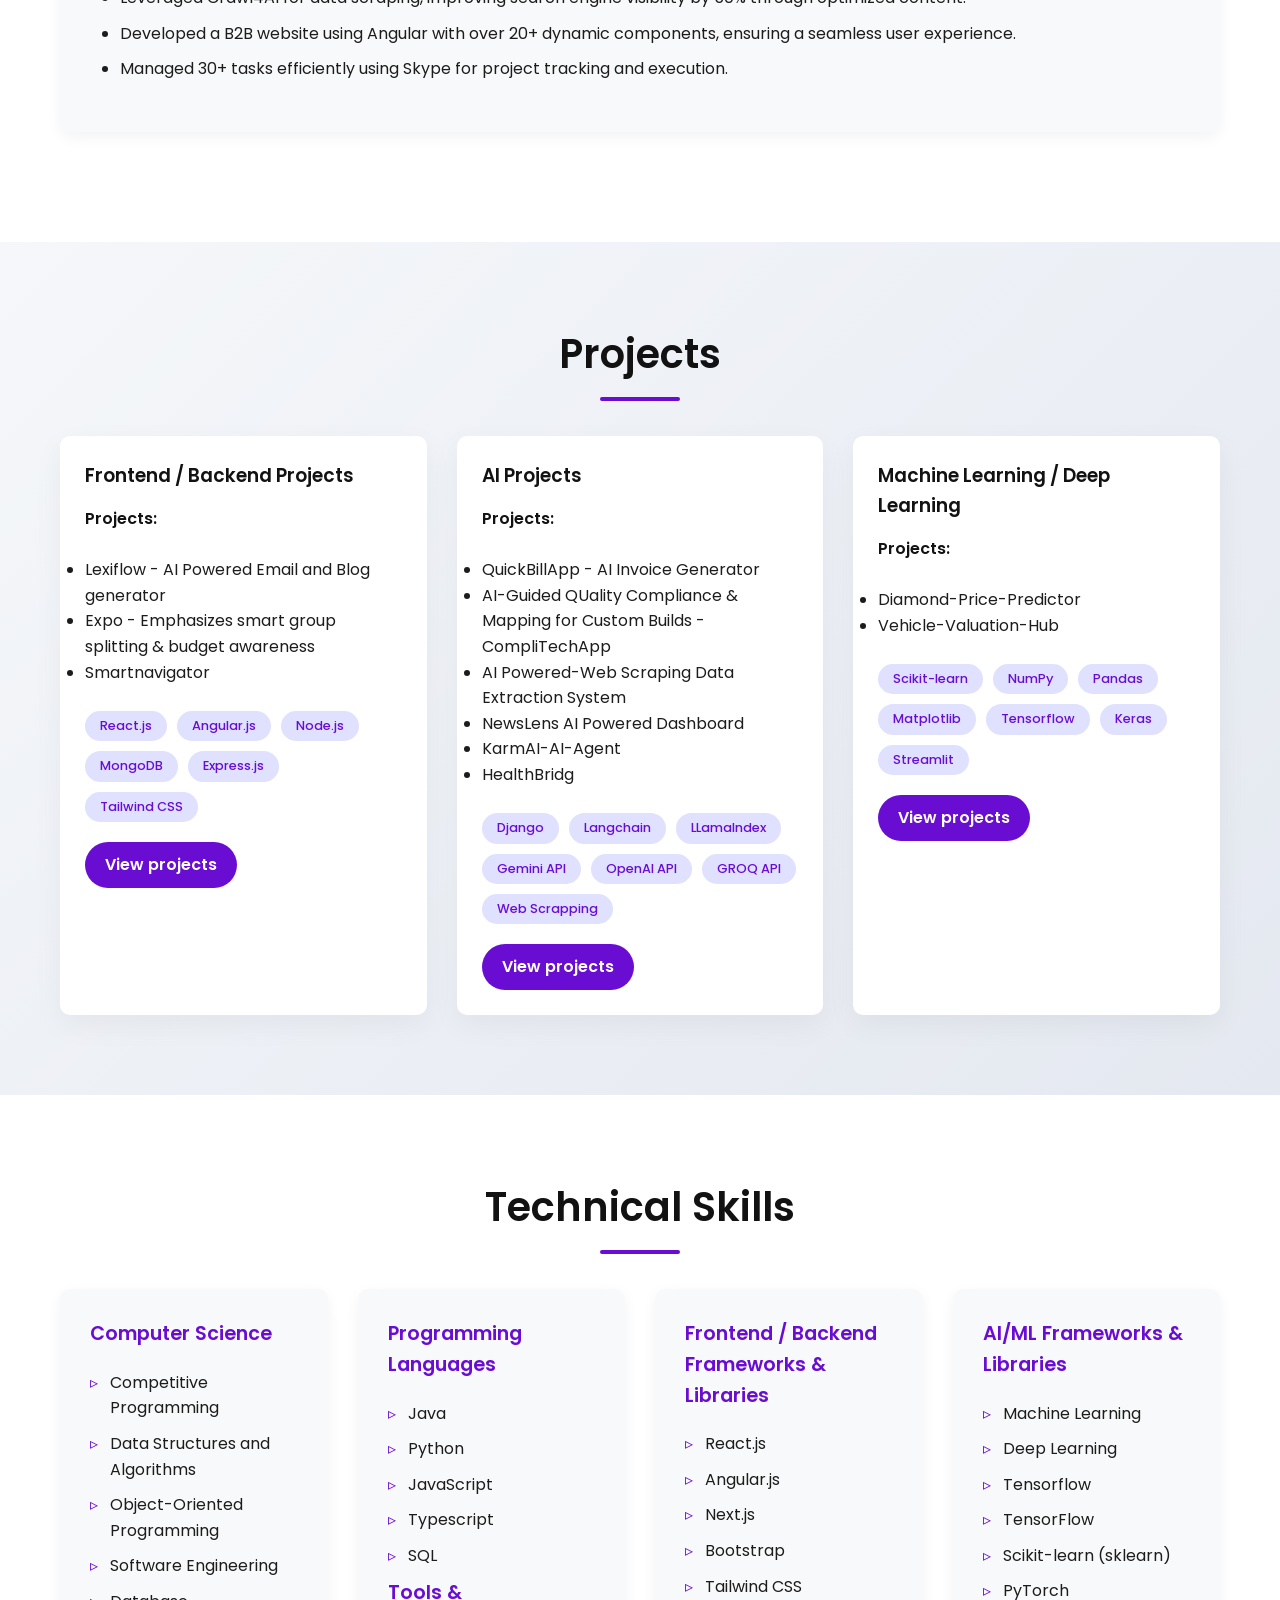
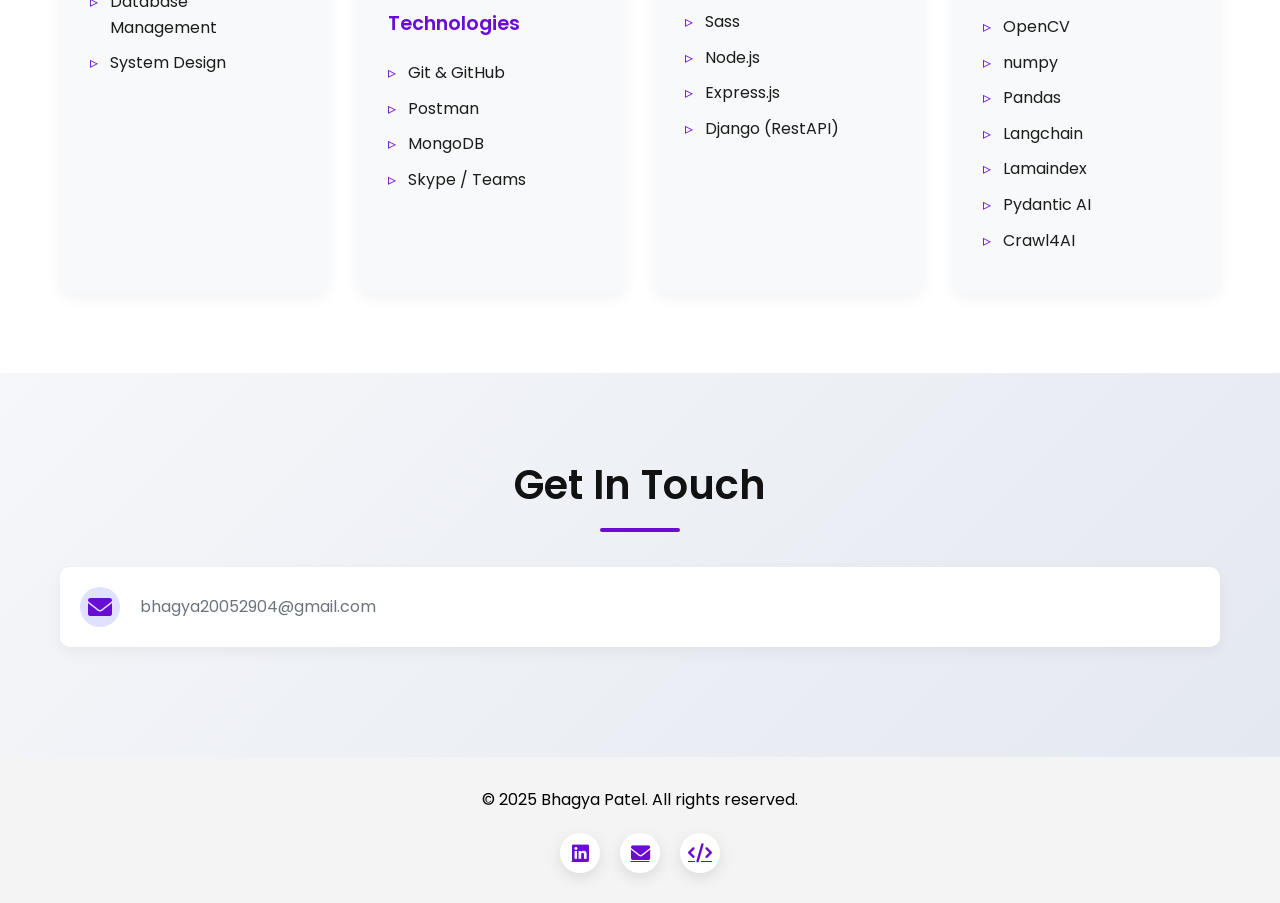
==== commit 96c71260: "Update index.html" ====
--- a/index.html
+++ b/index.html
@@ -221,15 +221,11 @@
         
   
         <ul>
-           <li>Contributed to frontend development of HouseFix and Meddiacal projects during internship.
-\item Currently contributing to both frontend and backend of an e-commerce website (Eco-Bazar) using the MERN stack.</li>
-         <li>  Developed and deployed responsive, full-stack web applications using MongoDB, Express.js, React.js, and Node.js.</li> 
-         <li>  Built secure and scalable RESTful APIs; integrated frontend and backend using Axios and Fetch APIs.</li>
-          <li> Applied JWT and bcrypt for authentication and role-based authorization.</li>
-          <li>Integrated MongoDB with Mongoose for effective schema modeling and data manipulation.</li>
-          <li>Used Git and GitHub for source control and collaborated in an Agile team environment with daily stand-ups and sprint planning.</li>
-        
-           
+       <li>Developed responsive and user-friendly web applications (HouseFix, Medical, Eco-Bazaar) using React.js and Tailwind CSS.</li>
+        <li>Built and deployed a Shopify-like backend system with full authentication (Sign-up, Login, Reset/Forgot Password) and secure CRUD operations for users, products, and categories.</li>
+        <li>Designed and implemented custom REST APIs to efficiently link products with categories and ensure smooth data flow.</li>
+          <li>Collaborated via Microsoft Teams and maintained task tracking through Excel sheets for effective project management and communication.</li>
+        <li>Strengthened full-stack development expertise and gained hands-on experience in scalable MERN stack application design.</li>         
           </ul>
           
       
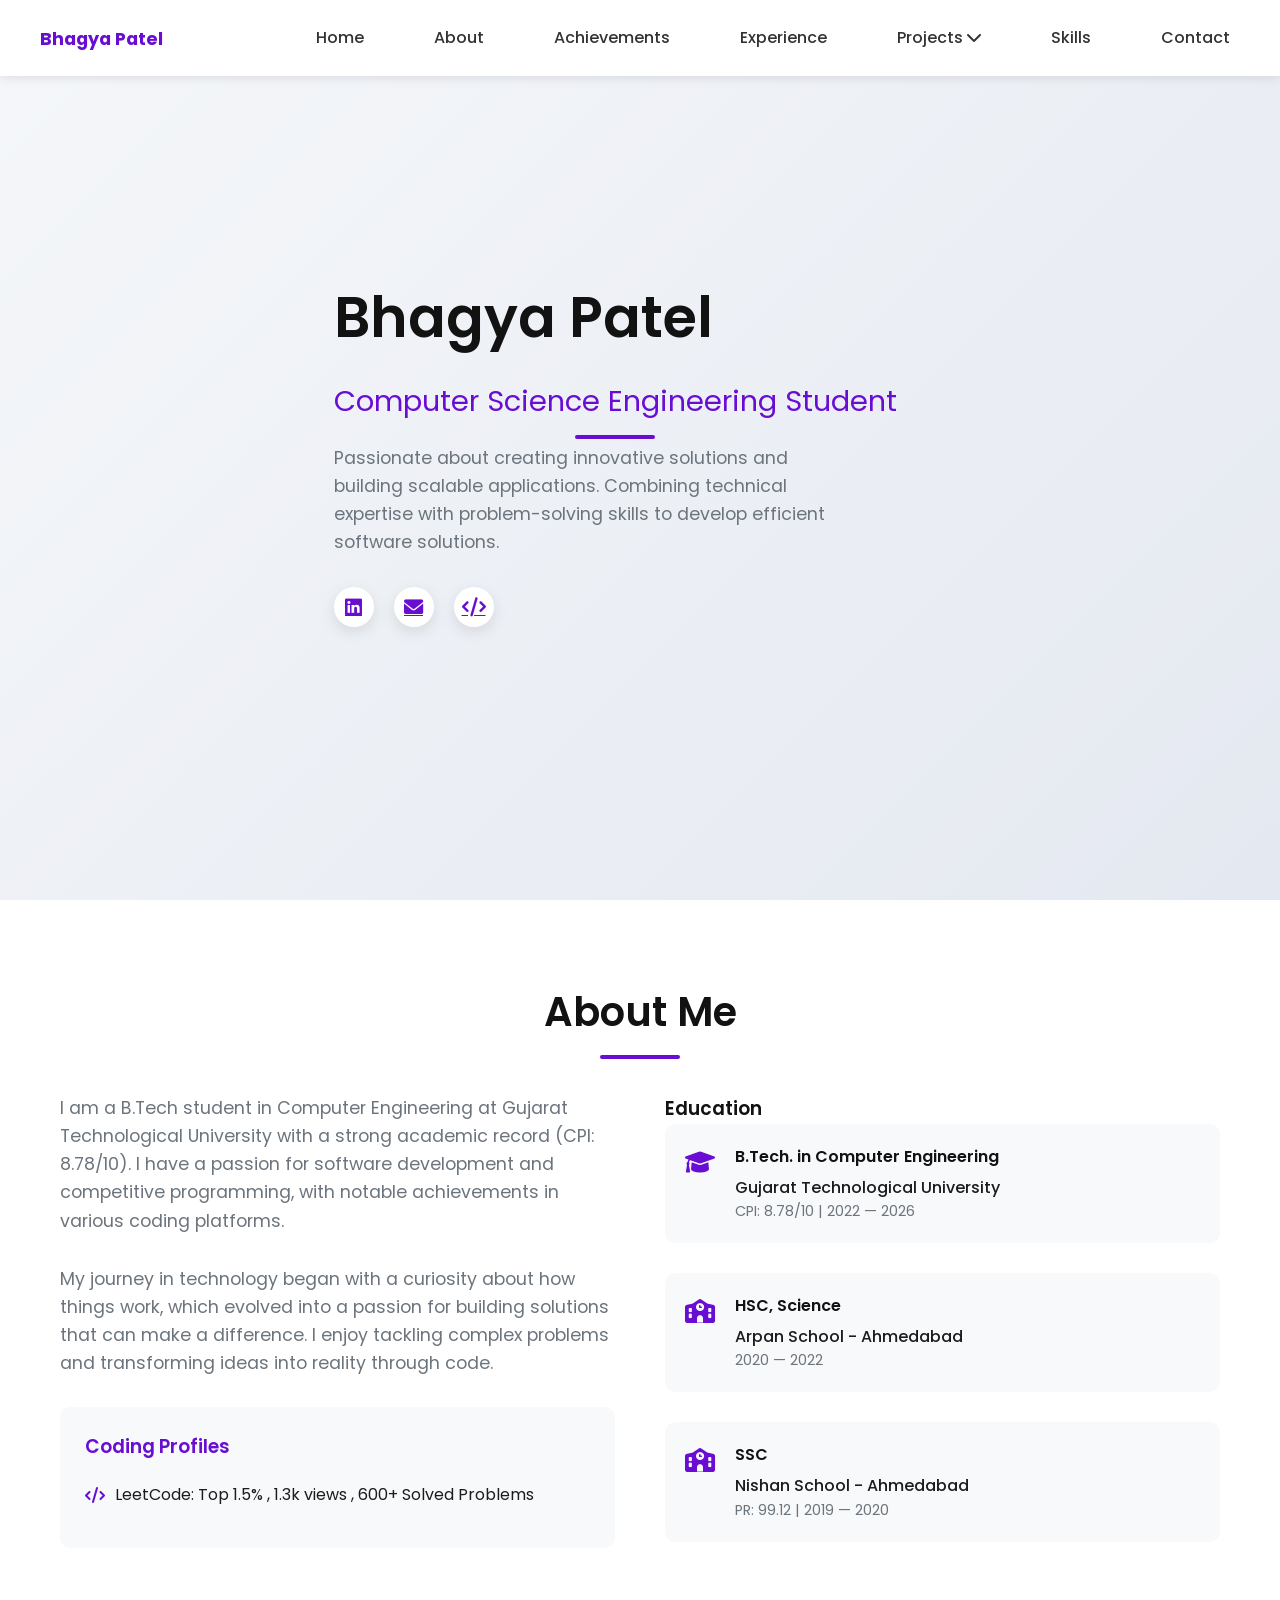
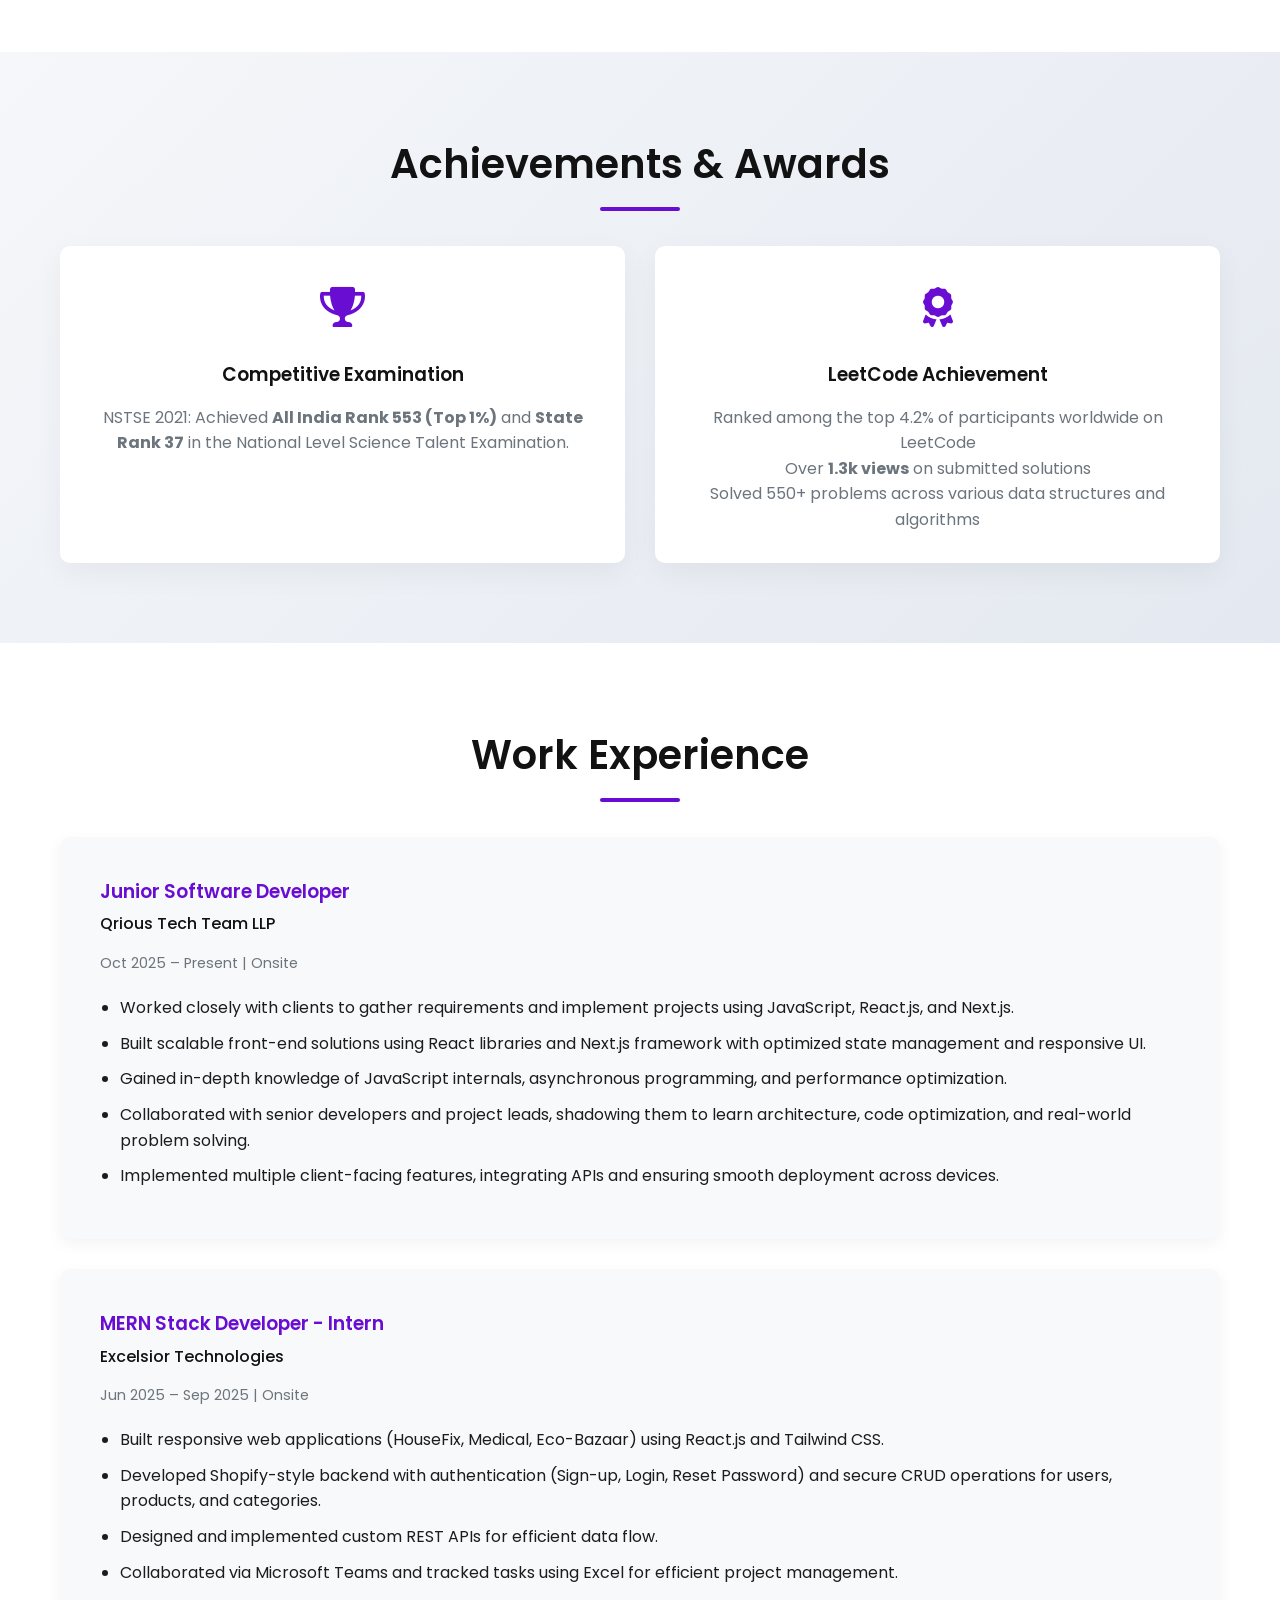
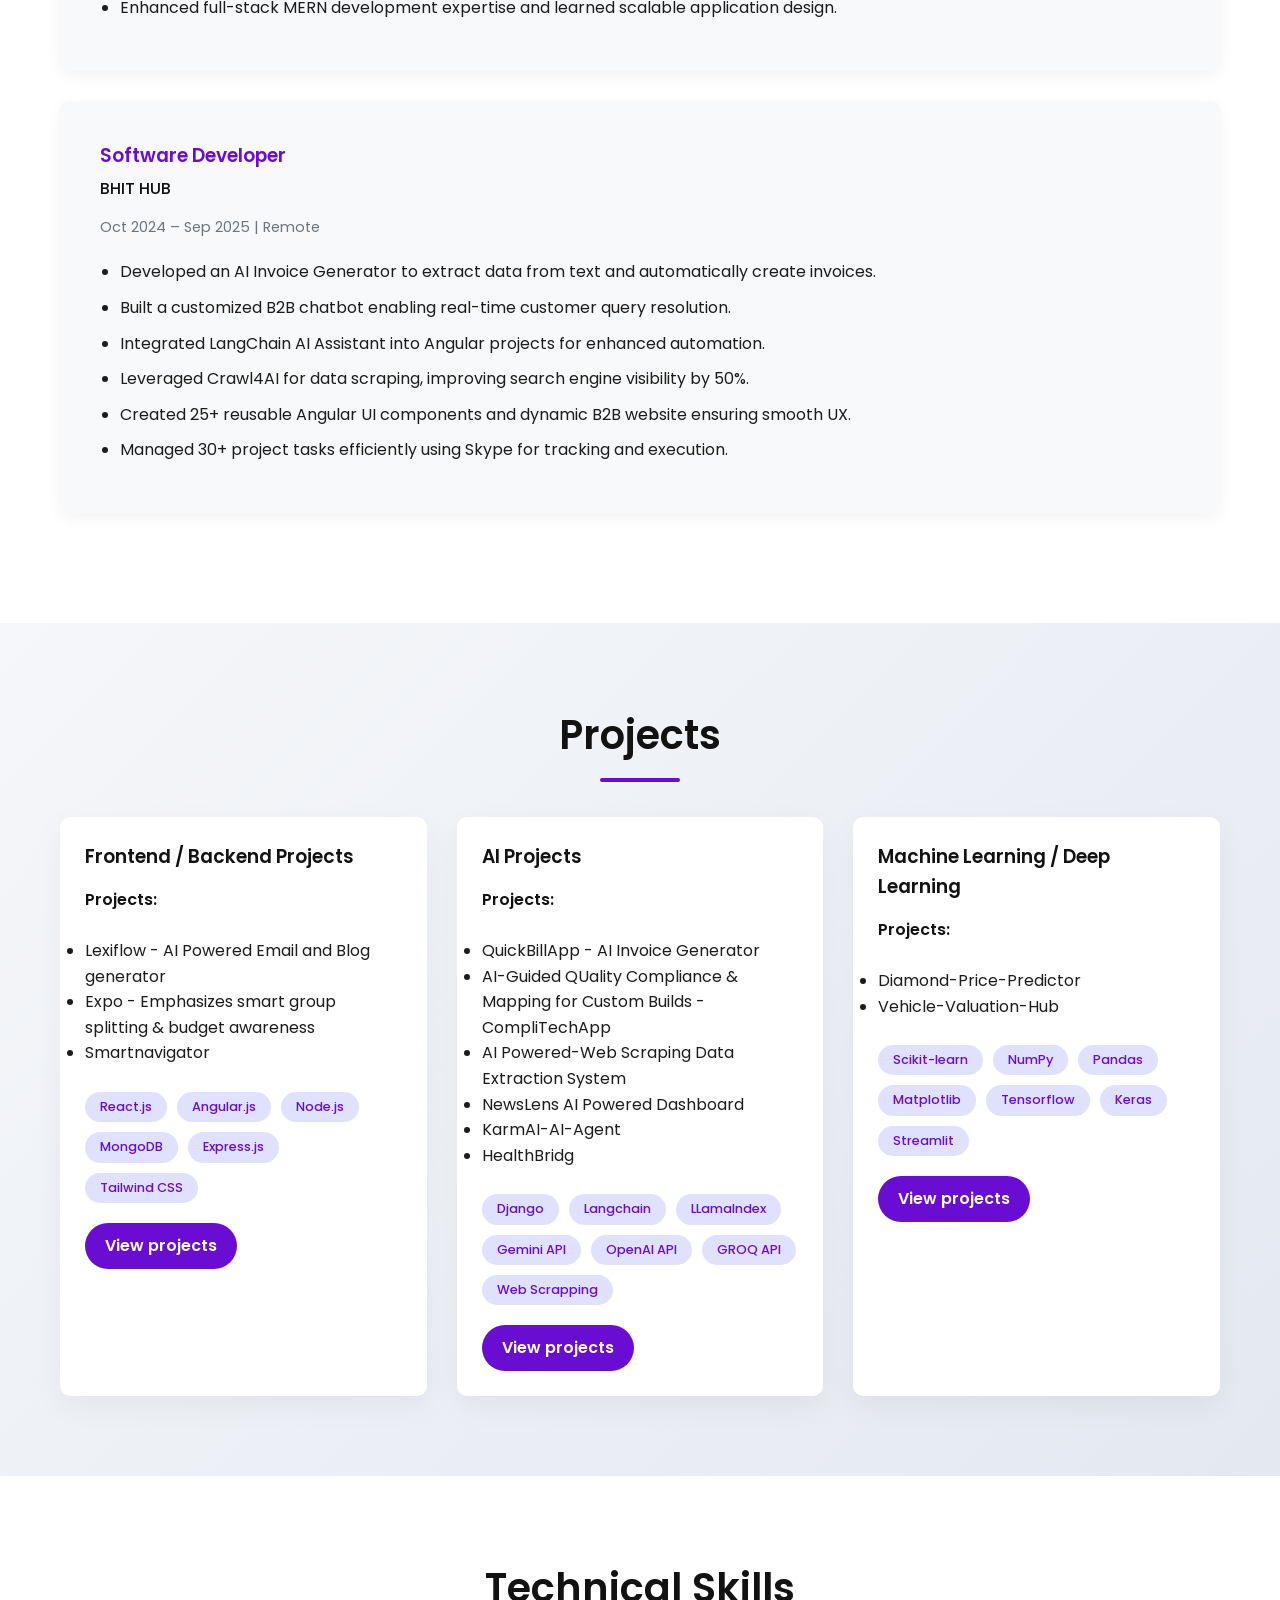
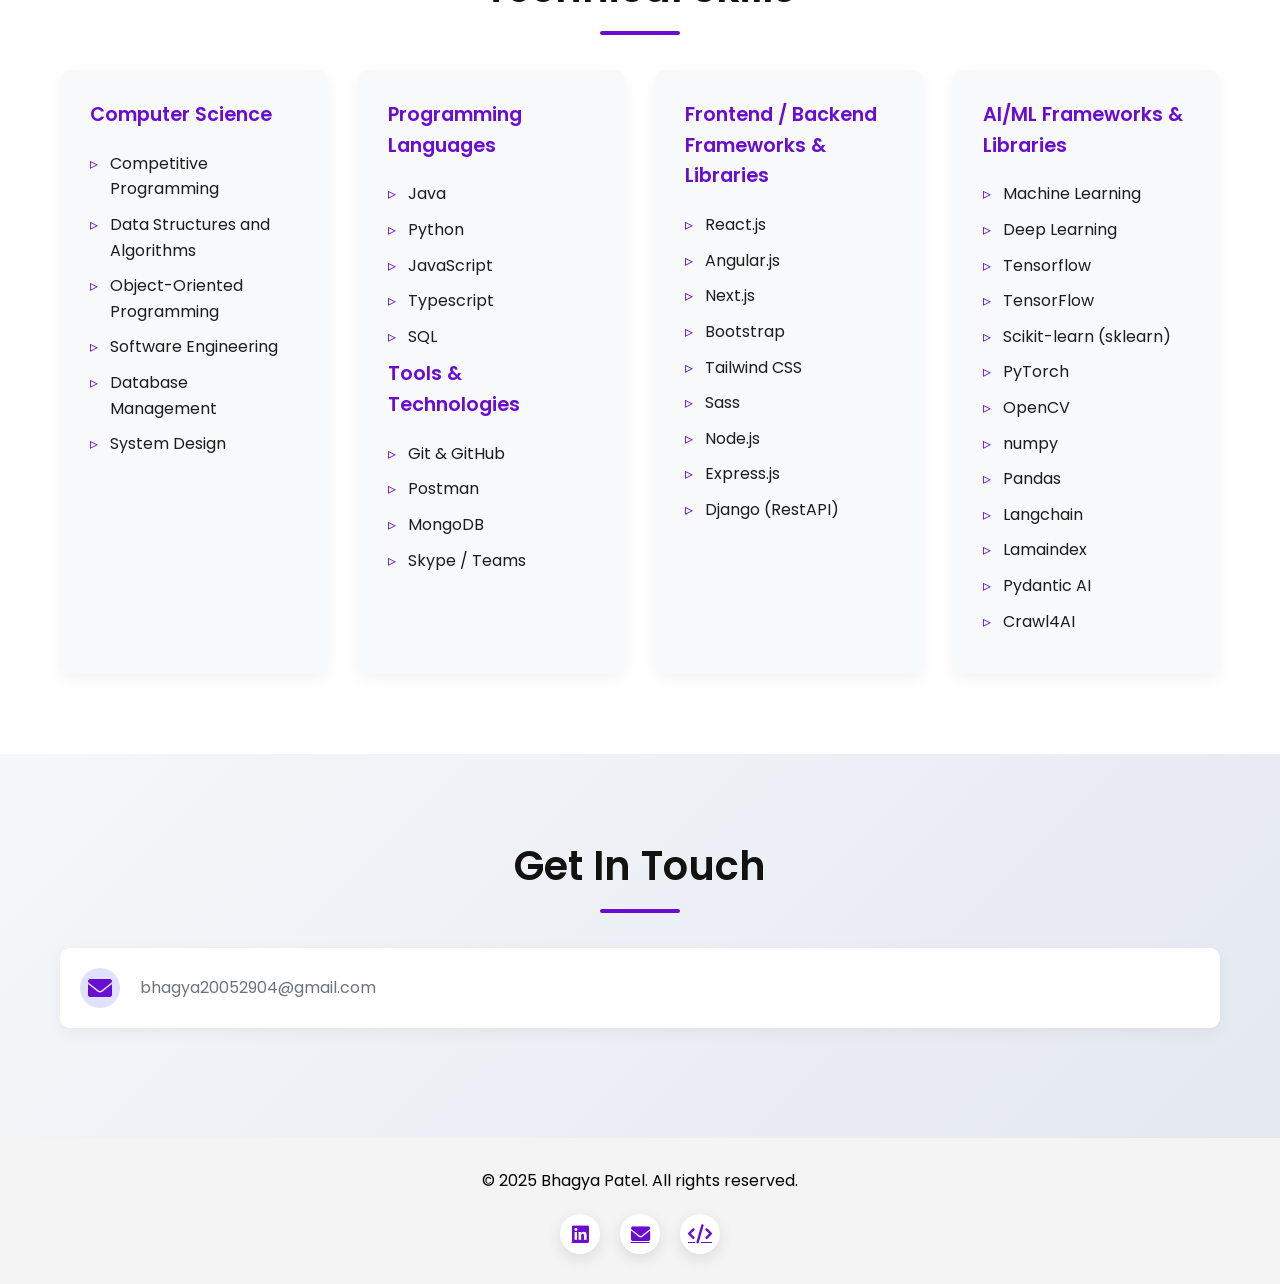
==== commit d900521d: "Update index.html" ====
--- a/index.html
+++ b/index.html
@@ -202,68 +202,67 @@
     </div>
   </section>
 
-  <!-- Experience Section -->
-  <section id="experience" class="experience">
-    <div class="container" >
-      <h2>Work Experience</h2>
-      <div class="experience-item">
-        <div class="experience-header">
-          <div>
-            <h3>Full Stack Developer</h3>
-            <h4>Excelsior Technologies</h4>
-            <p class="date">June 2025 - Present | Ahmedabad</p>
-          </div>
-          <!-- <a href="https://drive.google.com/file/d/17YbiNNkiGzMFoGdTuUInTf61gAqAXYIG/view?usp=sharing" target="_blank"
-            class="certificate-link">
-            <i class="fas fa-certificate"></i> View Certificate
-          </a> -->
-        </div>
-        
-  
-        <ul>
-       <li>Developed responsive and user-friendly web applications (HouseFix, Medical, Eco-Bazaar) using React.js and Tailwind CSS.</li>
-        <li>Built and deployed a Shopify-like backend system with full authentication (Sign-up, Login, Reset/Forgot Password) and secure CRUD operations for users, products, and categories.</li>
-        <li>Designed and implemented custom REST APIs to efficiently link products with categories and ensure smooth data flow.</li>
-          <li>Collaborated via Microsoft Teams and maintained task tracking through Excel sheets for effective project management and communication.</li>
-        <li>Strengthened full-stack development expertise and gained hands-on experience in scalable MERN stack application design.</li>         
-          </ul>
-          
-      
-      </div>
-
-       <div class="experience-item">
-        <div class="experience-header">
-          <div>
-            <h3>Software Developer - Freelancer</h3>
-            <h4>BHIT HUB</h4>
-            <p class="date">Oct 2024 - Present | Ahmedabad</p>
-          </div>
-          <!-- <a href="https://drive.google.com/file/d/17YbiNNkiGzMFoGdTuUInTf61gAqAXYIG/view?usp=sharing" target="_blank"
-            class="certificate-link">
-            <i class="fas fa-certificate"></i> View Certificate
-          </a> -->
-        </div>
-        
-  
-        <ul>
-            <li>Developed an AI Invoice Generator that extracts relevant data from input text or paragraphs and automatically generates invoices, streamlining business processes.</li> 
-         <li> Built a customized chatbot for a B2B client, enabling real-time interaction and instant resolution of customer queries.</li> 
-         <li>   Integrated an AI Assistant using LangChain into an Angular project, enhancing automation and interactivity.</li>
-          <li>  Leveraged Crawl4AI for data scraping, improving search engine visibility by 50% through optimized content.</li>
-          
-            <!-- <li>Gained expertise in LangChain, LlamaIndex, AI-driven automation, and NLP-based data extraction while working on 5+ diverse projects. -->
-         <li> Developed a B2B website using Angular with over 20+ dynamic components, ensuring a seamless user experience.</li>
-           <!-- Worked on a hotel website built with WordPress (Divi), implementing 10+ client-requested modifications for improved functionality. -->
-          <!-- Built SEO-friendly content by leveraging Crawl4AI, ensuring 50% better search engine visibility. -->
-            <!-- Developed and optimized dynamic web applications using Angular and React.js, including Bhit Hub’s official website with 25+ reusable components, improving website load times by 15%. -->
-           <li>Managed 30+ tasks efficiently using  Skype for project tracking and execution.</li>
-           
-          </ul>
-          
-      
-      </div>
-    </div>
-  </section>
+<section id="experience" class="experience">
+  <div class="container">
+    <h2>Work Experience</h2>
+
+    <!-- Qrious Tech Team LLP -->
+    <div class="experience-item">
+      <div class="experience-header">
+        <div>
+          <h3>Junior Software Developer</h3>
+          <h4>Qrious Tech Team LLP</h4>
+          <p class="date">Oct 2025 – Present | Onsite</p>
+        </div>
+      </div>
+      <ul>
+        <li>Worked closely with clients to gather requirements and implement projects using JavaScript, React.js, and Next.js.</li>
+        <li>Built scalable front-end solutions using React libraries and Next.js framework with optimized state management and responsive UI.</li>
+        <li>Gained in-depth knowledge of JavaScript internals, asynchronous programming, and performance optimization.</li>
+        <li>Collaborated with senior developers and project leads, shadowing them to learn architecture, code optimization, and real-world problem solving.</li>
+        <li>Implemented multiple client-facing features, integrating APIs and ensuring smooth deployment across devices.</li>
+      </ul>
+    </div>
+
+    <!-- Excelsior Technologies -->
+    <div class="experience-item">
+      <div class="experience-header">
+        <div>
+          <h3>MERN Stack Developer - Intern</h3>
+          <h4>Excelsior Technologies</h4>
+          <p class="date">Jun 2025 – Sep 2025 | Onsite</p>
+        </div>
+      </div>
+      <ul>
+        <li>Built responsive web applications (HouseFix, Medical, Eco-Bazaar) using React.js and Tailwind CSS.</li>
+        <li>Developed Shopify-style backend with authentication (Sign-up, Login, Reset Password) and secure CRUD operations for users, products, and categories.</li>
+        <li>Designed and implemented custom REST APIs for efficient data flow.</li>
+        <li>Collaborated via Microsoft Teams and tracked tasks using Excel for efficient project management.</li>
+        <li>Enhanced full-stack MERN development expertise and learned scalable application design.</li>
+      </ul>
+    </div>
+
+    <!-- BHIT HUB -->
+    <div class="experience-item">
+      <div class="experience-header">
+        <div>
+          <h3>Software Developer</h3>
+          <h4>BHIT HUB</h4>
+          <p class="date">Oct 2024 – Sep 2025 | Remote</p>
+        </div>
+      </div>
+      <ul>
+        <li>Developed an AI Invoice Generator to extract data from text and automatically create invoices.</li>
+        <li>Built a customized B2B chatbot enabling real-time customer query resolution.</li>
+        <li>Integrated LangChain AI Assistant into Angular projects for enhanced automation.</li>
+        <li>Leveraged Crawl4AI for data scraping, improving search engine visibility by 50%.</li>
+        <li>Created 25+ reusable Angular UI components and dynamic B2B website ensuring smooth UX.</li>
+        <li>Managed 30+ project tasks efficiently using Skype for tracking and execution.</li>
+      </ul>
+    </div>
+
+  </div>
+</section>
 
   <!-- Projects Section -->
   <section id="projects" class="projects">
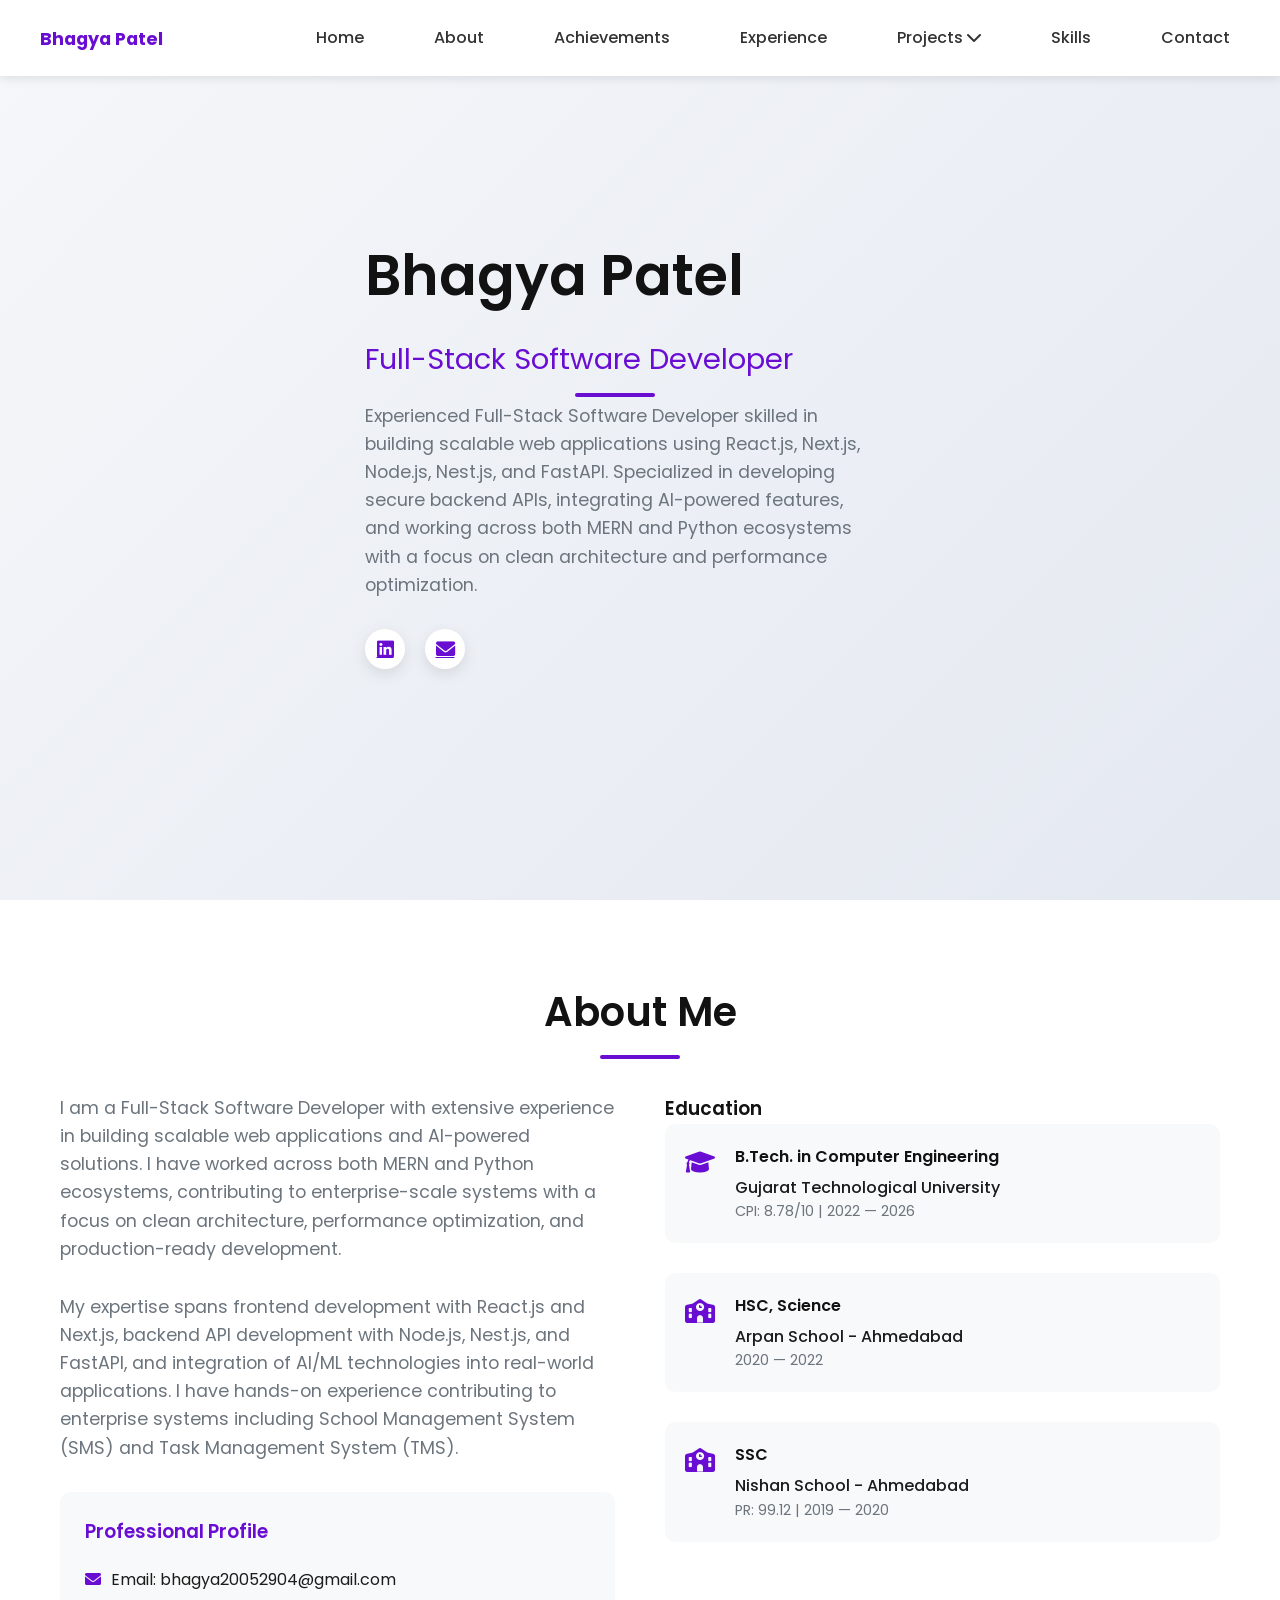
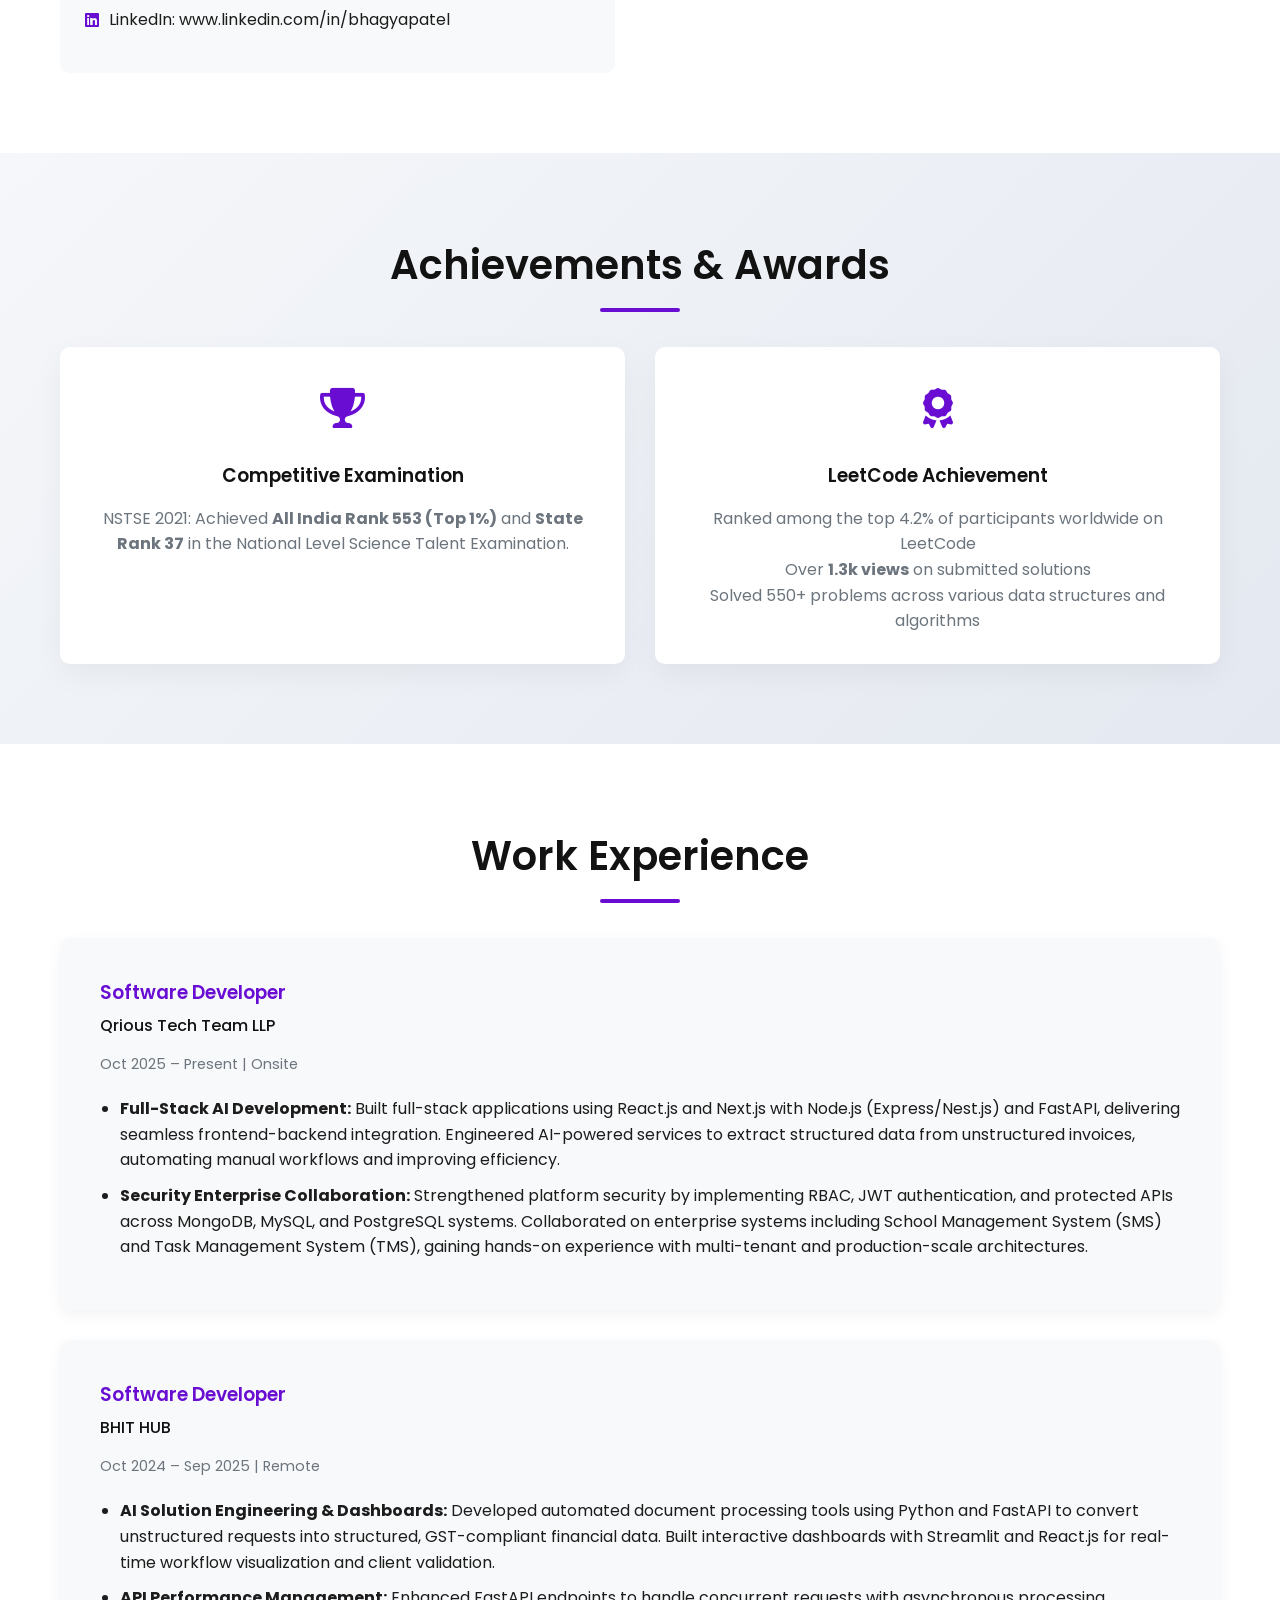
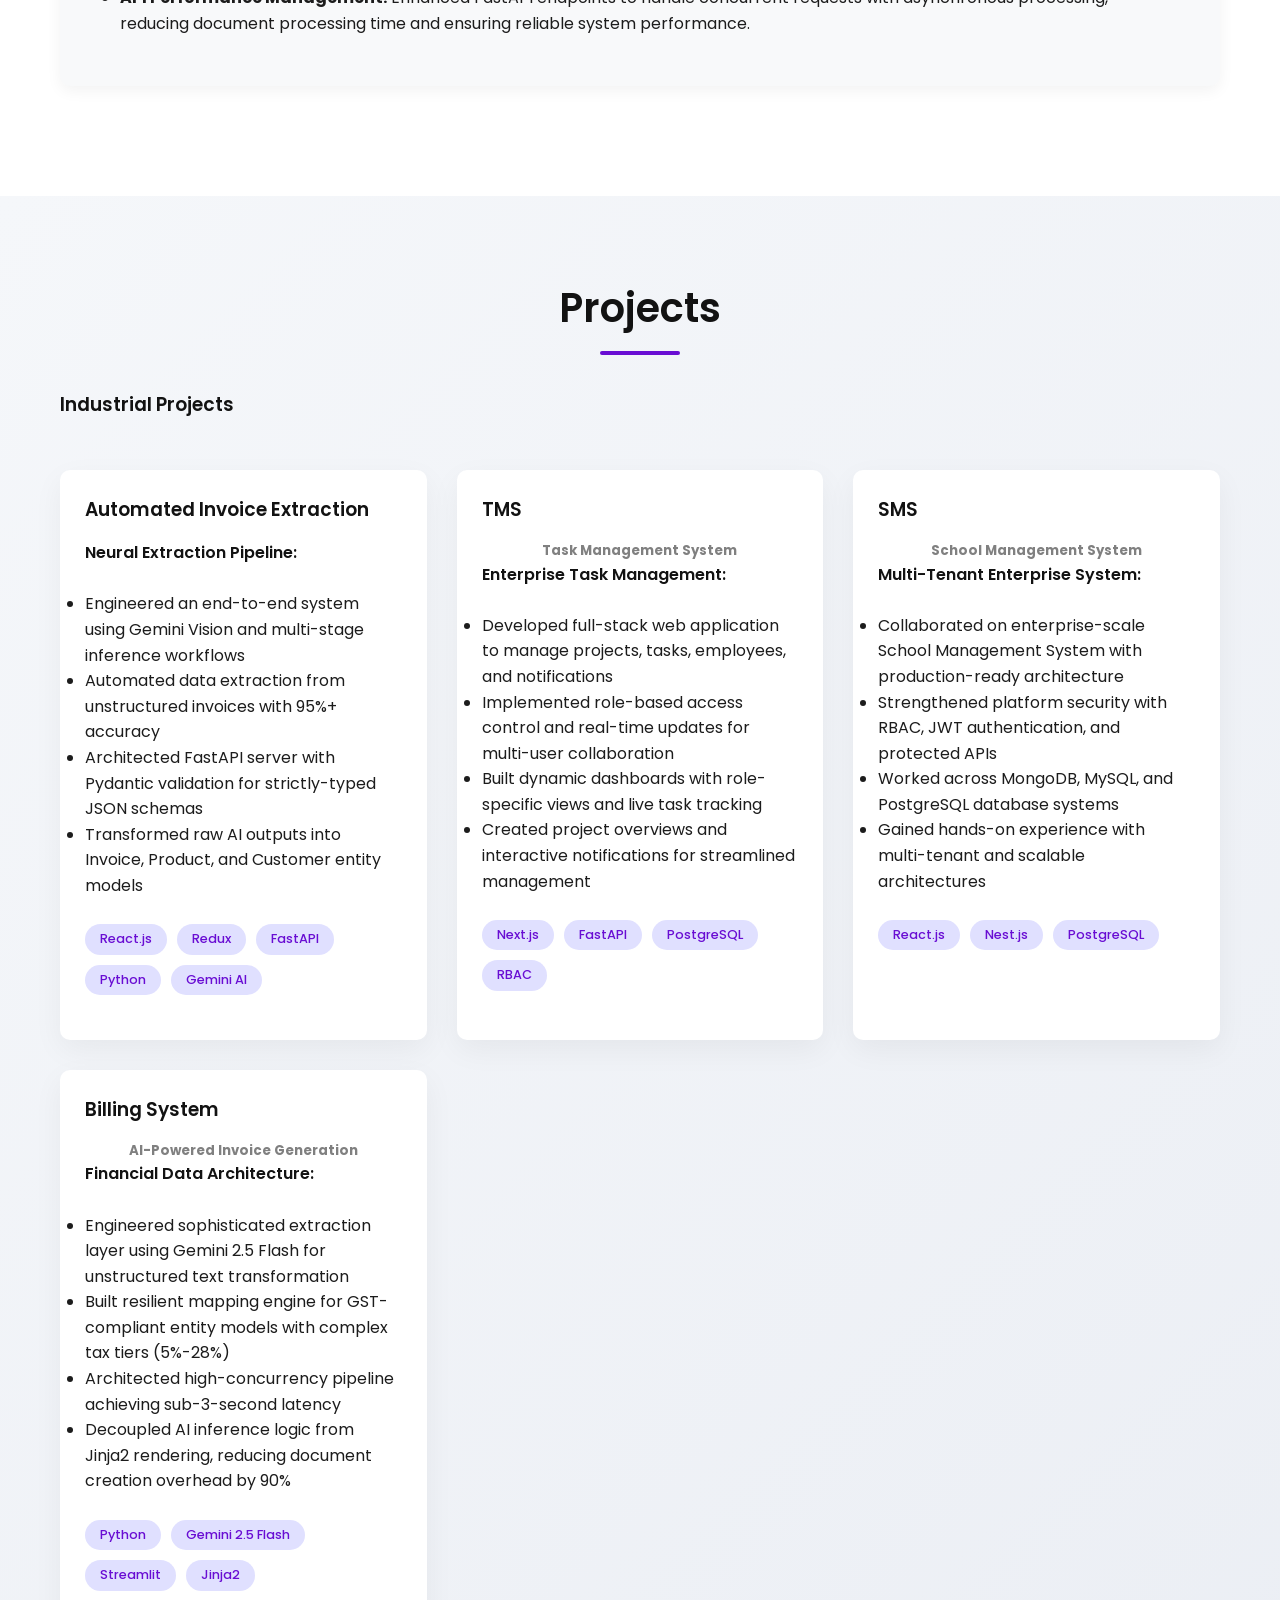
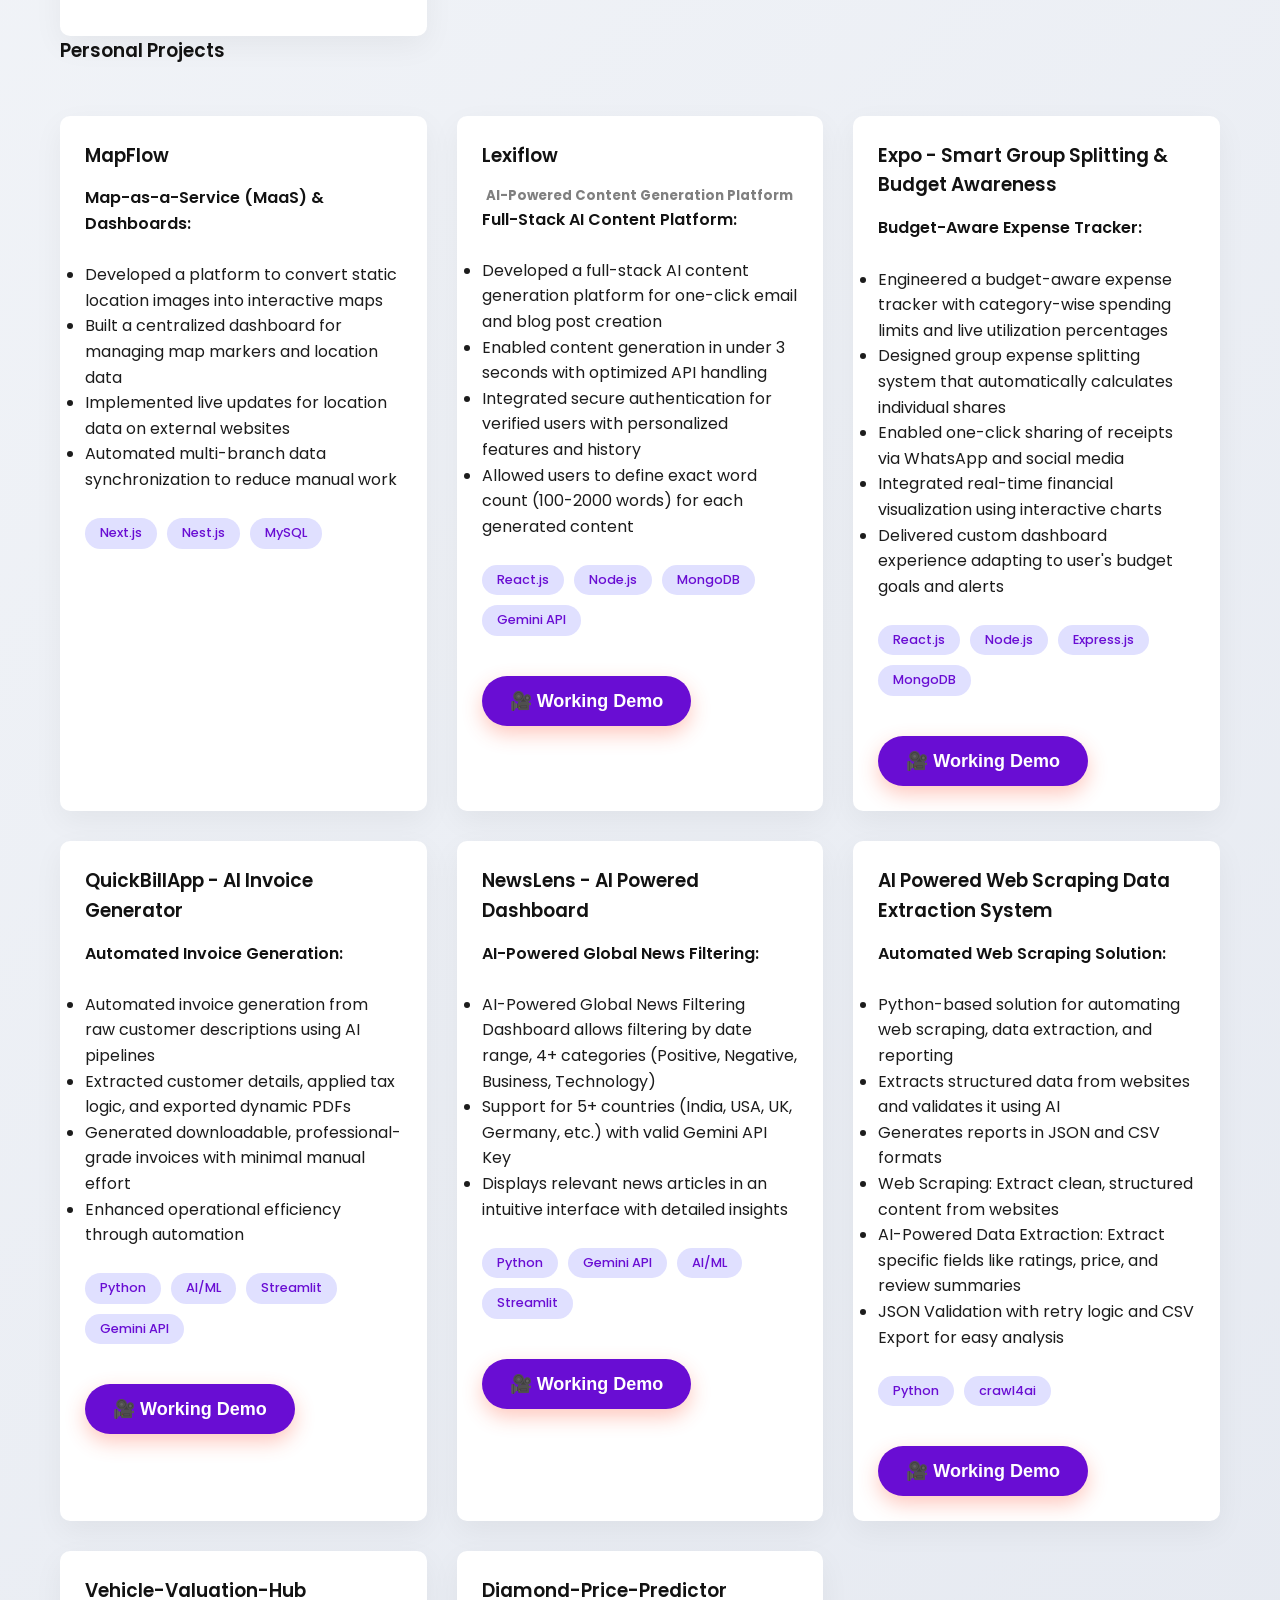
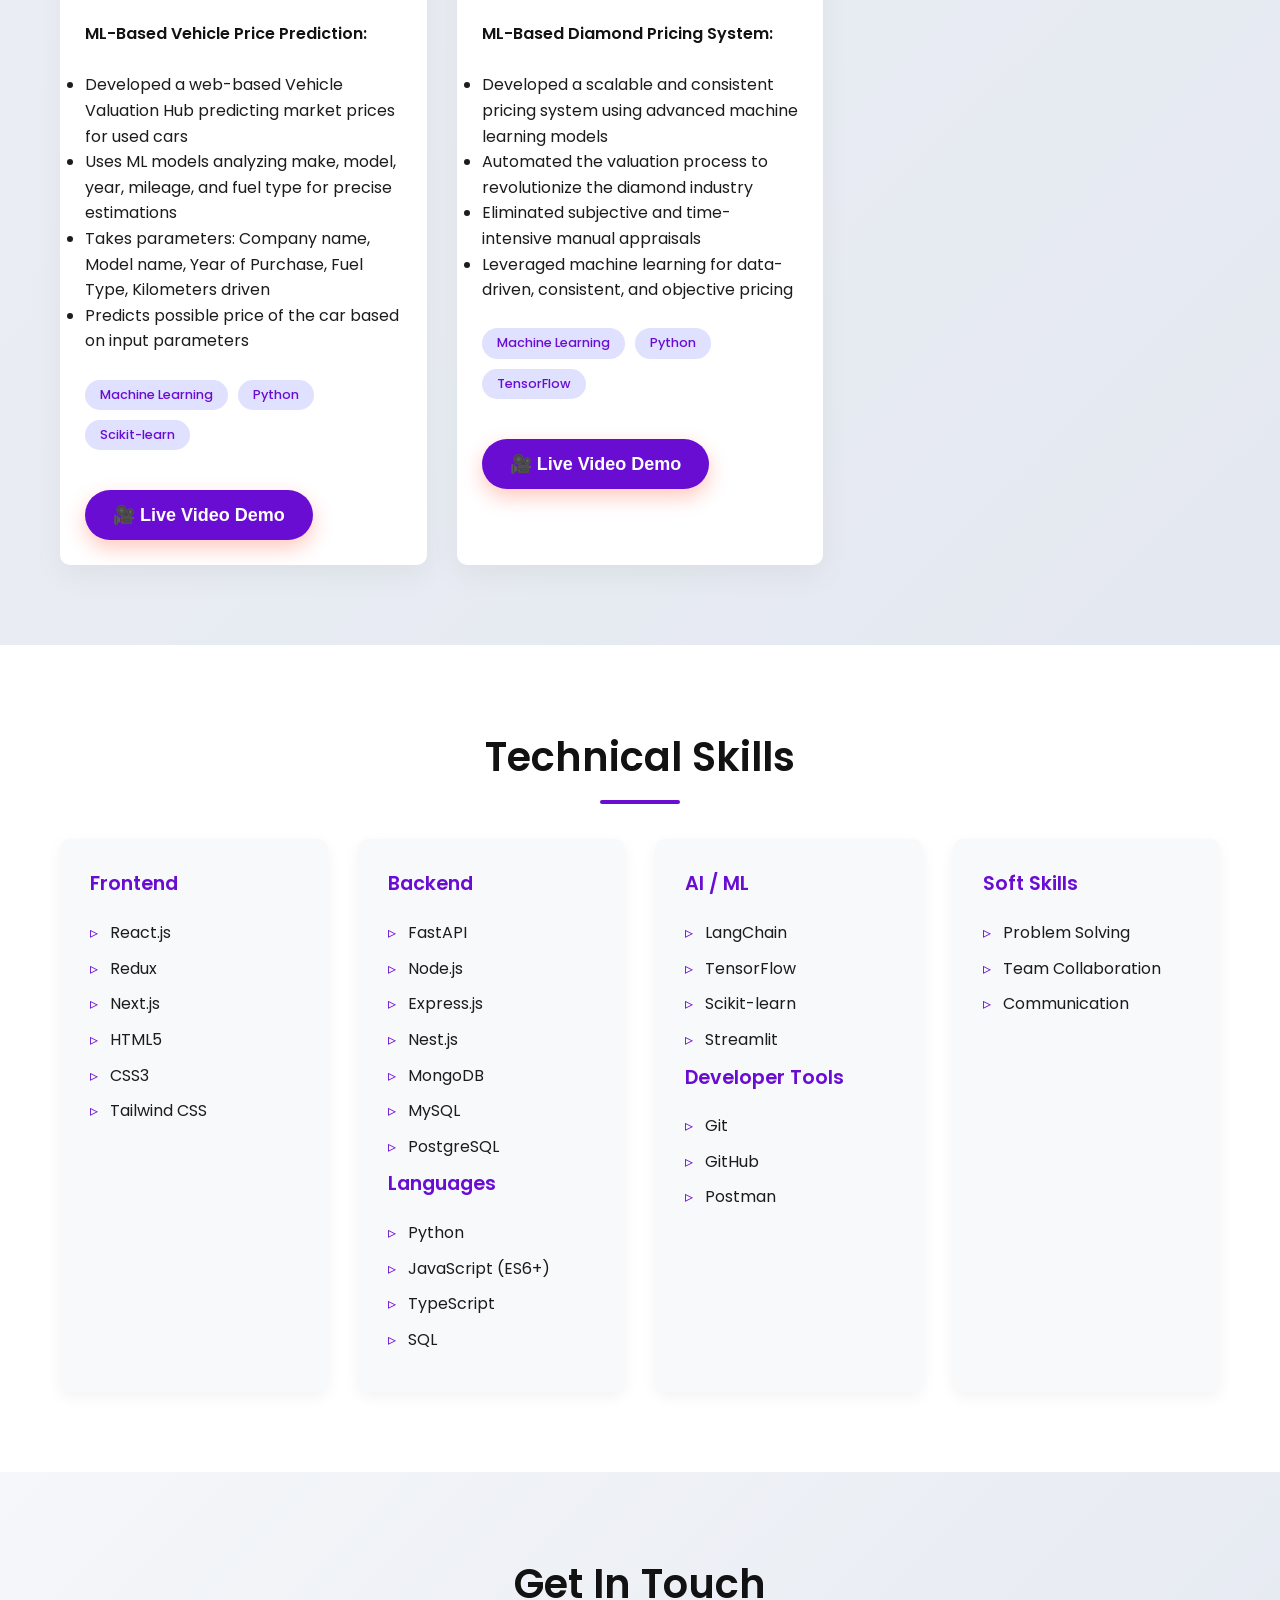
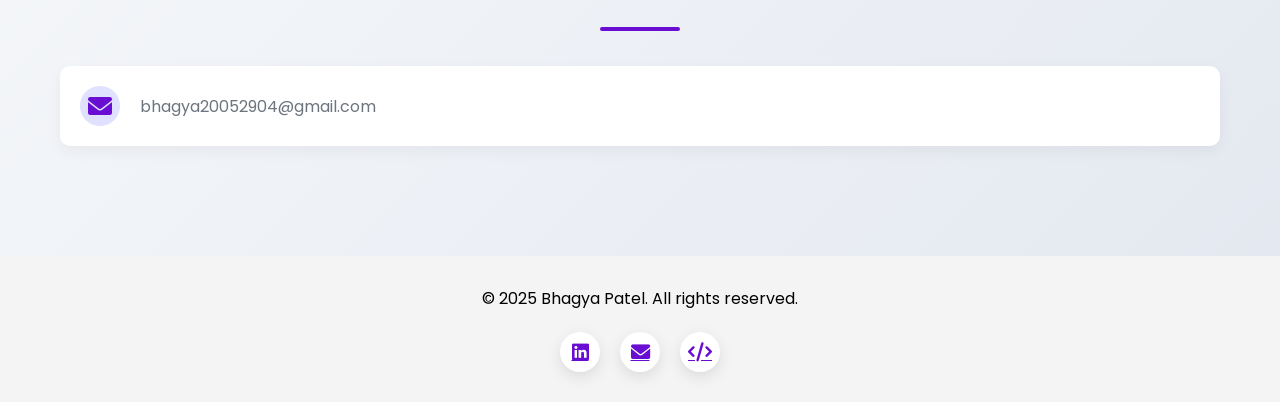
==== commit 7c1c50d2: "Update index.html" ====
--- a/index.html
+++ b/index.html
@@ -31,11 +31,8 @@
         <li class="dropdown">
           <a href="#projects">Projects <i class="fas fa-chevron-down"></i></a>
           <ul class="submenu">
-            <li><a href="projects-web.html">Frontend / Backend Projects</a></li>
-            <li><a href="projects-ai.html">AI Projects</a></li>
-            <li><a href="projects-ml.html">Machine Learning / Deep Learning Projects</a></li>
-            <!-- <li><a href="projects-group.html">Group Project</a></li> -->
-          
+            <li><a href="#industrial-projects">Industrial Projects</a></li>
+            <li><a href="#personal-projects">Personal Projects</a></li>
           </ul>
         </li>
         <li><a href="#skills">Skills</a></li>
@@ -50,14 +47,11 @@
     <div class="container hero-content">
       <div class="hero-text">
         <h1>Bhagya Patel</h1>
-        <h2>Computer Science Engineering Student</h2>
-        <p>Passionate about creating innovative solutions and building scalable applications. Combining technical
-          expertise with problem-solving skills to develop efficient software solutions.</p>
+        <h2>Full-Stack Software Developer</h2>
+        <p>Experienced Full-Stack Software Developer skilled in building scalable web applications using React.js, Next.js, Node.js, Nest.js, and FastAPI. Specialized in developing secure backend APIs, integrating AI-powered features, and working across both MERN and Python ecosystems with a focus on clean architecture and performance optimization.</p>
         <div class="social-links">
           <a href="https://www.linkedin.com/in/bhagyapatel/" target="_blank"><i class="fab fa-linkedin"></i></a>
           <a href="mailto:bhagya20052904@gmail.com"><i class="fas fa-envelope"></i></a>
-          <a href="https://leetcode.com/u/Bhagya_patel_01/" target="_blank"><i class="fas fa-code"></i></a>
-          
         </div>
       </div>
       <!-- <div class="hero-image">
@@ -72,19 +66,14 @@
       <h2>About Me</h2>
       <div class="about-content">
         <div class="about-text">
-          <p>I am a B.Tech student in Computer Engineering at Gujarat Technological University with a strong academic record
-            (CPI: 8.78/10). I have a passion for software development and competitive programming, with notable
-            achievements in various coding platforms.</p>
-          <p>My journey in technology began with a curiosity about how things work, which evolved into a passion for
-            building solutions that can make a difference. I enjoy tackling complex problems and transforming ideas into
-            reality through code.</p>
+          <p>I am a Full-Stack Software Developer with extensive experience in building scalable web applications and AI-powered solutions. I have worked across both MERN and Python ecosystems, contributing to enterprise-scale systems with a focus on clean architecture, performance optimization, and production-ready development.</p>
+          <p>My expertise spans frontend development with React.js and Next.js, backend API development with Node.js, Nest.js, and FastAPI, and integration of AI/ML technologies into real-world applications. I have hands-on experience contributing to enterprise systems including School Management System (SMS) and Task Management System (TMS).</p>
 
           <div class="coding-profiles">
-            <h3>Coding Profiles</h3>
+            <h3>Professional Profile</h3>
             <ul>
-              <li><i class="fas fa-code"></i> LeetCode: Top 1.5% , 1.3k views , 600+ Solved Problems</li>
-              <!-- <li><i class="fas fa-code"></i> GeeksForGeeks: Top 1%</li>
-              <li><i class="fas fa-code"></i> Codeforces: 1008 max</li> -->
+              <li><i class="fas fa-envelope"></i> Email: bhagya20052904@gmail.com</li>
+              <li><i class="fab fa-linkedin"></i> LinkedIn: www.linkedin.com/in/bhagyapatel</li>
             </ul>
           </div>
         </div>
@@ -210,37 +199,17 @@
     <div class="experience-item">
       <div class="experience-header">
         <div>
-          <h3>Junior Software Developer</h3>
+          <h3>Software Developer</h3>
           <h4>Qrious Tech Team LLP</h4>
           <p class="date">Oct 2025 – Present | Onsite</p>
         </div>
       </div>
       <ul>
-        <li>Worked closely with clients to gather requirements and implement projects using JavaScript, React.js, and Next.js.</li>
-        <li>Built scalable front-end solutions using React libraries and Next.js framework with optimized state management and responsive UI.</li>
-        <li>Gained in-depth knowledge of JavaScript internals, asynchronous programming, and performance optimization.</li>
-        <li>Collaborated with senior developers and project leads, shadowing them to learn architecture, code optimization, and real-world problem solving.</li>
-        <li>Implemented multiple client-facing features, integrating APIs and ensuring smooth deployment across devices.</li>
+        <li><strong>Full-Stack AI Development:</strong> Built full-stack applications using React.js and Next.js with Node.js (Express/Nest.js) and FastAPI, delivering seamless frontend-backend integration. Engineered AI-powered services to extract structured data from unstructured invoices, automating manual workflows and improving efficiency.</li>
+        <li><strong>Security Enterprise Collaboration:</strong> Strengthened platform security by implementing RBAC, JWT authentication, and protected APIs across MongoDB, MySQL, and PostgreSQL systems. Collaborated on enterprise systems including School Management System (SMS) and Task Management System (TMS), gaining hands-on experience with multi-tenant and production-scale architectures.</li>
       </ul>
     </div>
 
-    <!-- Excelsior Technologies -->
-    <div class="experience-item">
-      <div class="experience-header">
-        <div>
-          <h3>MERN Stack Developer - Intern</h3>
-          <h4>Excelsior Technologies</h4>
-          <p class="date">Jun 2025 – Sep 2025 | Onsite</p>
-        </div>
-      </div>
-      <ul>
-        <li>Built responsive web applications (HouseFix, Medical, Eco-Bazaar) using React.js and Tailwind CSS.</li>
-        <li>Developed Shopify-style backend with authentication (Sign-up, Login, Reset Password) and secure CRUD operations for users, products, and categories.</li>
-        <li>Designed and implemented custom REST APIs for efficient data flow.</li>
-        <li>Collaborated via Microsoft Teams and tracked tasks using Excel for efficient project management.</li>
-        <li>Enhanced full-stack MERN development expertise and learned scalable application design.</li>
-      </ul>
-    </div>
 
     <!-- BHIT HUB -->
     <div class="experience-item">
@@ -252,12 +221,8 @@
         </div>
       </div>
       <ul>
-        <li>Developed an AI Invoice Generator to extract data from text and automatically create invoices.</li>
-        <li>Built a customized B2B chatbot enabling real-time customer query resolution.</li>
-        <li>Integrated LangChain AI Assistant into Angular projects for enhanced automation.</li>
-        <li>Leveraged Crawl4AI for data scraping, improving search engine visibility by 50%.</li>
-        <li>Created 25+ reusable Angular UI components and dynamic B2B website ensuring smooth UX.</li>
-        <li>Managed 30+ project tasks efficiently using Skype for tracking and execution.</li>
+        <li><strong>AI Solution Engineering & Dashboards:</strong> Developed automated document processing tools using Python and FastAPI to convert unstructured requests into structured, GST-compliant financial data. Built interactive dashboards with Streamlit and React.js for real-time workflow visualization and client validation.</li>
+        <li><strong>API Performance Management:</strong> Enhanced FastAPI endpoints to handle concurrent requests with asynchronous processing, reducing document processing time and ensuring reliable system performance.</li>
       </ul>
     </div>
 
@@ -268,163 +233,440 @@
   <section id="projects" class="projects">
     <div class="container">
       <h2>Projects</h2>
-      <div class="project-grid">
-
-
-        <div class="project-card">
-
-          <div class="project-content">
-            <h3>Frontend / Backend Projects</h3>
-            <div class="project-features">
-              <h4>Projects:</h4>
-              <br/>
-              <ul>
-               <li>Lexiflow - AI Powered Email and Blog generator</li>
-                <li>Expo - Emphasizes smart group splitting & budget awareness</li>
-                <li>Smartnavigator</li>
-         
-              </ul>
-            </div>
-            <br/>
-            <div class="tech-stack">
-              <span>React.js</span>
-              <span>Angular.js</span>
-              <span>Node.js</span>
-              <span>MongoDB</span>
-              <span>Express.js</span>
-              <span>Tailwind CSS</span>
-            </div>
-            <div class="btn-container">
-              <a href="projects-web.html" target="_blank" class="animated-btn">
-                <span>View projects</span>
-              </a>
-            </div>
-            
-          </div>
-        </div>
-
-
-        <div class="project-card">
-       
-          <div class="project-content">
-            <h3>AI Projects</h3>
-            <div class="project-features">
-              <h4>Projects:</h4>
-              <br/>
-              <ul>
-                <li>QuickBillApp - AI Invoice Generator</li>
-                <li>AI-Guided QUality Compliance & Mapping for Custom Builds - CompliTechApp </li>
-               <li>AI Powered-Web Scraping Data Extraction System</li>
-                <li>NewsLens AI Powered Dashboard</li>
-              
-                <li>KarmAI-AI-Agent</li>
-               <li>HealthBridg</li>
-              </ul>
-            </div>
-            <br/>
-            <div class="tech-stack">
-              <span>Django</span>
-              <span>Langchain</span>
-              <span>LLamaIndex</span>
-              <span>Gemini API</span>
-              <span>OpenAI API</span>
-              <span>GROQ API</span>
-              <span>Web Scrapping</span>
-            </div>
-            <div class="btn-container">
-              <a href="projects-ai.html" target="_blank" class="animated-btn">
-                <span>View projects</span>
-              </a>
-            </div>
-          </div>
-        </div>
-
-
-        <!-- Gesture Talk -->
-        <div class="project-card">
-       
-          <div class="project-content">
-            <h3>Machine Learning / Deep Learning</h3>
-            <div class="project-features">
-              <h4>Projects:</h4>
-              <br/>
-              <ul>
-                <li>Diamond-Price-Predictor</li>
-                <li>Vehicle-Valuation-Hub</li>
-                       
-              </ul>
-            </div>
-            <br/>
-            <div class="tech-stack">
-              <span>Scikit-learn</span>
-              <span>NumPy</span>
-              <span>Pandas</span>
-              <span>Matplotlib</span>
-              <span>Tensorflow</span>
-              <span>Keras</span>
-              <span>Streamlit</span>
-            </div>
-            <div class="btn-container">
-              <a href="projects-ml.html" target="_blank" class="animated-btn">
-                <span>View projects</span>
-              </a>
-            </div>
-           
-          </div>
-        </div>
-    
-        <!-- <div class="project-card">
-
-          <div class="project-content">
-            <h3>Freelancing Projects</h3>
-            <div class="project-features">
-              <h4>Projects:</h4>
-              <br/>
-              <ul>
-                <li>BHIT HUB Website</li>
-                <li>Exilon Website</li>
-                <li>Hotel API</li>
-                <li>Kiridin Gardern</li>
-                <li>AI Invoice Generator</li>
-              </ul>
-            </div>
-            <br/>
-         
-            
-          </div>
-        </div> -->
-
-        <!-- <div class="project-card">
-
-          <div class="project-content">
-            <h3>Group Projects</h3>
-            <div class="project-features">
-              <h4>Projects:</h4>
-              <br/>
-              <ul>
-                <li>NextGen Furnishings & Digital Store</li>
-             
-              </ul>
-            </div>
-            <br/>
-            <div class="tech-stack">
-              <span>HTML</span>
-              <span>CSS</span>
-              <span>JavaScript</span>
-              <span>Node.js</span>
-              <span>AR/VR view</span>
-             
-            </div>
-            <div class="btn-container">
-              <a href="projects-web.html" target="_blank" class="animated-btn">
-                <span>View projects</span>
-              </a>
-            </div>
-            
-          </div>
-        </div> -->
-
+      
+      <!-- Industrial Projects -->
+      <div class="project-category" id="industrial-projects">
+        <h3>Industrial Projects</h3>
+        <div class="project-grid">
+          <div class="project-card">
+            <div class="project-content">
+              <h3>Automated Invoice Extraction</h3>
+              <div class="project-features">
+                <h4>Neural Extraction Pipeline:</h4>
+                <br/>
+                <ul>
+                  <li>Engineered an end-to-end system using Gemini Vision and multi-stage inference workflows</li>
+                  <li>Automated data extraction from unstructured invoices with 95%+ accuracy</li>
+                  <li>Architected FastAPI server with Pydantic validation for strictly-typed JSON schemas</li>
+                  <li>Transformed raw AI outputs into Invoice, Product, and Customer entity models</li>
+                </ul>
+              </div>
+              <br/>
+              <div class="tech-stack">
+                       <span>React.js</span>
+                <span>Redux</span>
+                <span>FastAPI</span>
+                <span>Python</span>
+                <span>Gemini AI</span>
+              </div>
+            </div>
+          </div>
+          
+          <div class="project-card">
+            <div class="project-content">
+              <h3>TMS</h3>
+               <h5 style="text-align: center; color:gray">Task Management System </h5>
+              <div class="project-features">
+                <h4>Enterprise Task Management:</h4>
+                <br/>
+                <ul>
+                  <li>Developed full-stack web application to manage projects, tasks, employees, and notifications</li>
+                  <li>Implemented role-based access control and real-time updates for multi-user collaboration</li>
+                  <li>Built dynamic dashboards with role-specific views and live task tracking</li>
+                  <li>Created project overviews and interactive notifications for streamlined management</li>
+                </ul>
+              </div>
+              <br/>
+              <div class="tech-stack">
+                <span>Next.js</span>
+                <span>FastAPI</span>
+                <span>PostgreSQL</span>
+                <span>RBAC</span>
+              </div>
+            </div>
+          </div>
+          
+          <div class="project-card">
+            <div class="project-content">
+              <h3>SMS</h3>
+              <h5 style="text-align: center; color:gray">School Management System</h5>
+              <div class="project-features">
+                <h4>Multi-Tenant Enterprise System:</h4>
+                <br/>
+                <ul>
+                  <li>Collaborated on enterprise-scale School Management System with production-ready architecture</li>
+                  <li>Strengthened platform security with RBAC, JWT authentication, and protected APIs</li>
+                  <li>Worked across MongoDB, MySQL, and PostgreSQL database systems</li>
+                  <li>Gained hands-on experience with multi-tenant and scalable architectures</li>
+                </ul>
+              </div>
+              <br/>
+              <div class="tech-stack">
+                <span>React.js</span>
+                <span>Nest.js</span>
+                <span>PostgreSQL</span>
+              </div>
+            </div>
+          </div>
+          
+          <div class="project-card">
+            <div class="project-content">
+              <h3>Billing System</h3>
+             <h5 style="text-align: center; color:gray">AI-Powered Invoice Generation</h5>
+              <div class="project-features">
+                <h4>Financial Data Architecture:</h4>
+                <br/>
+                <ul>
+                  <li>Engineered sophisticated extraction layer using Gemini 2.5 Flash for unstructured text transformation</li>
+                  <li>Built resilient mapping engine for GST-compliant entity models with complex tax tiers (5%-28%)</li>
+                  <li>Architected high-concurrency pipeline achieving sub-3-second latency</li>
+                  <li>Decoupled AI inference logic from Jinja2 rendering, reducing document creation overhead by 90%</li>
+                </ul>
+              </div>
+              <br/>
+              <div class="tech-stack">
+                <span>Python</span>
+                <span>Gemini 2.5 Flash</span>
+                <span>Streamlit</span>
+                <span>Jinja2</span>
+              </div>
+            </div>
+          </div>
+        </div>
+      </div>
+      
+      <!-- Personal Projects -->
+      <div class="project-category" id="personal-projects">
+        <h3>Personal Projects</h3>
+        <div class="project-grid">
+          <div class="project-card">
+            <div class="project-content">
+              <h3>MapFlow</h3>
+              <div class="project-features">
+                <h4>Map-as-a-Service (MaaS) & Dashboards:</h4>
+                <br/>
+                <ul>
+                  <li>Developed a platform to convert static location images into interactive maps</li>
+                  <li>Built a centralized dashboard for managing map markers and location data</li>
+                  <li>Implemented live updates for location data on external websites</li>
+                  <li>Automated multi-branch data synchronization to reduce manual work</li>
+                </ul>
+              </div>
+              <br/>
+              <div class="tech-stack">
+                <span>Next.js</span>
+                <span>Nest.js</span>
+                <span>MySQL</span>
+              </div>
+            </div>
+          </div>
+          
+          <div class="project-card">
+            <div class="project-content">
+              <h3>Lexiflow</h3>
+           <h5 style="text-align: center; color:gray">AI-Powered Content Generation Platform</h5>
+              <div class="project-features">
+                <h4>Full-Stack AI Content Platform:</h4>
+                <br/>
+                <ul>
+                  <li>Developed a full-stack AI content generation platform for one-click email and blog post creation</li>
+                  <li>Enabled content generation in under 3 seconds with optimized API handling</li>
+                  <li>Integrated secure authentication for verified users with personalized features and history</li>
+                  <li>Allowed users to define exact word count (100-2000 words) for each generated content</li>
+                </ul>
+              </div>
+              <br/>
+              <div class="tech-stack">
+                <span>React.js</span>
+                <span>Node.js</span>
+                <span>MongoDB</span>
+                <span>Gemini API</span>
+              </div>
+              <div class="btn-container">
+                <button class="video-btn" onclick="openModal('lexiflow.mp4')">🎥 Working Demo</button>
+              </div>
+            </div>
+          </div>
+          
+          <div class="project-card">
+            <div class="project-content">
+              <h3>Expo - Smart Group Splitting & Budget Awareness</h3>
+              <div class="project-features">
+                <h4>Budget-Aware Expense Tracker:</h4>
+                <br/>
+                <ul>
+                  <li>Engineered a budget-aware expense tracker with category-wise spending limits and live utilization percentages</li>
+                  <li>Designed group expense splitting system that automatically calculates individual shares</li>
+                  <li>Enabled one-click sharing of receipts via WhatsApp and social media</li>
+                  <li>Integrated real-time financial visualization using interactive charts</li>
+                  <li>Delivered custom dashboard experience adapting to user's budget goals and alerts</li>
+                </ul>
+              </div>
+              <br/>
+              <div class="tech-stack">
+                <span>React.js</span>
+                <span>Node.js</span>
+                <span>Express.js</span>
+                <span>MongoDB</span>
+              </div>
+              <div class="btn-container">
+                <button class="video-btn" onclick="openModal('expense.mp4')">🎥 Working Demo</button>
+              </div>
+            </div>
+          </div>
+          
+          <!-- Commented out for future use
+          <div class="project-card">
+            <div class="project-content">
+              <h3>HealthBridge - Hospital Management System</h3>
+              <div class="project-features">
+                <h4>Hospital Management Platform:</h4>
+                <br/>
+                <ul>
+                  <li>Developed a Hospital Management System using Django with separate authentication for doctors and patients</li>
+                  <li>Enabled real-time appointment booking with available doctor selection</li>
+                  <li>Patients can send direct messages regarding health concerns to doctors</li>
+                  <li>Doctors can toggle availability status and view incoming appointment requests</li>
+                  <li>Direct communication between doctors and patients through dashboard</li>
+                </ul>
+              </div>
+              <br/>
+              <div class="tech-stack">
+                <span>Django</span>
+                <span>Python</span>
+                <span>PostgreSQL</span>
+              </div>
+              <div class="btn-container">
+                <button class="video-btn" onclick="openModal('healthbridge.mp4')">🎥 Working Demo</button>
+              </div>
+            </div>
+          </div>
+          -->
+          
+          <!-- Commented out for future use
+          <div class="project-card">
+            <div class="project-content">
+              <h3>Smartnavigator - Advanced Browser Automation</h3>
+              <div class="project-features">
+                <h4>Advanced Automation Features:</h4>
+                <br/>
+                <ul>
+                  <li>Advanced features integrated with additional APIs and enhanced automation</li>
+                  <li>Enhanced Natural Language Processing capabilities</li>
+                  <li>Multiple Action Handling from a Single Command</li>
+                  <li>Visual and Vocal Feedback for Confirmation</li>
+                </ul>
+              </div>
+              <br/>
+              <div class="tech-stack">
+                <span>Python</span>
+                <span>NLP</span>
+                <span>Browser Automation</span>
+              </div>
+              <div class="btn-container">
+                <button class="video-btn" onclick="openModal('p7.mp4')">🎥 Working Demo</button>
+              </div>
+            </div>
+          </div>
+          -->
+          
+          <div class="project-card">
+            <div class="project-content">
+              <h3>QuickBillApp - AI Invoice Generator</h3>
+              <div class="project-features">
+                <h4>Automated Invoice Generation:</h4>
+                <br/>
+                <ul>
+                  <li>Automated invoice generation from raw customer descriptions using AI pipelines</li>
+                  <li>Extracted customer details, applied tax logic, and exported dynamic PDFs</li>
+                  <li>Generated downloadable, professional-grade invoices with minimal manual effort</li>
+                  <li>Enhanced operational efficiency through automation</li>
+                </ul>
+              </div>
+              <br/>
+              <div class="tech-stack">
+                <span>Python</span>
+                <span>AI/ML</span>
+                <span>Streamlit</span>
+                <span>Gemini API</span>
+              </div>
+              <div class="btn-container">
+                <button class="video-btn" onclick="openModal('invoice.mp4')">🎥 Working Demo</button>
+              </div>
+            </div>
+          </div>
+          
+          <!-- Commented out for future use
+          <div class="project-card">
+            <div class="project-content">
+              <h3>CompliTechApp - AI-Guided Quality Compliance & Mapping</h3>
+              <div class="project-features">
+                <h4>AI-Based Compliance System:</h4>
+                <br/>
+                <ul>
+                  <li>Collaborated on an AI-based compliance system for certification mapping of custom-built products</li>
+                  <li>Achieved over 85% accuracy in predictions for certifications like ISO 9001, CE, ROHS, and ISI</li>
+                  <li>Developed ML models using TensorFlow with real-time prediction capability under 5 seconds</li>
+                  <li>Built data pipeline using Pandas, NumPy, and Streamlit for intelligent compliance insights</li>
+                  <li>Achieved 95% data completeness and ≥85% user satisfaction during pilot evaluations</li>
+                </ul>
+              </div>
+              <br/>
+              <div class="tech-stack">
+                <span>TensorFlow</span>
+                <span>Pandas</span>
+                <span>NumPy</span>
+                <span>Streamlit</span>
+                <span>Python</span>
+              </div>
+              <div class="btn-container">
+                <button class="video-btn" onclick="openModal('CompliTech.mp4')">🎥 Working Demo</button>
+              </div>
+            </div>
+          </div>
+          -->
+          
+          <div class="project-card">
+            <div class="project-content">
+              <h3>NewsLens - AI Powered Dashboard</h3>
+              <div class="project-features">
+                <h4>AI-Powered Global News Filtering:</h4>
+                <br/>
+                <ul>
+                  <li>AI-Powered Global News Filtering Dashboard allows filtering by date range, 4+ categories (Positive, Negative, Business, Technology)</li>
+                  <li>Support for 5+ countries (India, USA, UK, Germany, etc.) with valid Gemini API Key</li>
+                  <li>Displays relevant news articles in an intuitive interface with detailed insights</li>
+                </ul>
+              </div>
+              <br/>
+              <div class="tech-stack">
+                <span>Python</span>
+                <span>Gemini API</span>
+                <span>AI/ML</span>
+                <span>Streamlit</span>
+              </div>
+              <div class="btn-container">
+                <button class="video-btn" onclick="openModal('news.mp4')">🎥 Working Demo</button>
+              </div>
+            </div>
+          </div>
+          
+          <div class="project-card">
+            <div class="project-content">
+              <h3>AI Powered Web Scraping Data Extraction System</h3>
+              <div class="project-features">
+                <h4>Automated Web Scraping Solution:</h4>
+                <br/>
+                <ul>
+                  <li>Python-based solution for automating web scraping, data extraction, and reporting</li>
+                  <li>Extracts structured data from websites and validates it using AI</li>
+                  <li>Generates reports in JSON and CSV formats</li>
+                  <li>Web Scraping: Extract clean, structured content from websites</li>
+                  <li>AI-Powered Data Extraction: Extract specific fields like ratings, price, and review summaries</li>
+                  <li>JSON Validation with retry logic and CSV Export for easy analysis</li>
+                </ul>
+              </div>
+              <br/>
+              <div class="tech-stack">
+                <span>Python</span>
+                <span>crawl4ai</span>
+              </div>
+              <div class="btn-container">
+                <button class="video-btn" onclick="openModal('crawl4ai.mp4')">🎥 Working Demo</button>
+              </div>
+            </div>
+          </div>
+          
+          <!-- Commented out for future use
+          <div class="project-card">
+            <div class="project-content">
+              <h3>KarmAI - Multi AI Agent System</h3>
+              <div class="project-features">
+                <h4>Computer Control AI Agent:</h4>
+                <br/>
+                <ul>
+                  <li>KarmAI is a multi AI agent system designed to control a computer based on user queries</li>
+                  <li>Uses hierarchical agent structure to break down complex tasks into simpler actions</li>
+                  <li>Leverages master-subordinate architecture for efficient task management</li>
+                  <li>Dual-method screen analysis with dedicated agents for keyboard and mouse control</li>
+                  <li>Designed for accuracy and ease of use in computer automation</li>
+                </ul>
+              </div>
+              <br/>
+              <div class="tech-stack">
+                <span>Python</span>
+                <span>Multi-Agent System</span>
+                <span>AI/ML</span>
+              </div>
+              <div class="btn-container">
+                <button class="video-btn" onclick="openModal('karmAI.mp4')">🎥 Working Demo</button>
+              </div>
+            </div>
+          </div>
+          -->
+          
+          <div class="project-card">
+            <div class="project-content">
+              <h3>Vehicle-Valuation-Hub</h3>
+              <div class="project-features">
+                <h4>ML-Based Vehicle Price Prediction:</h4>
+                <br/>
+                <ul>
+                  <li>Developed a web-based Vehicle Valuation Hub predicting market prices for used cars</li>
+                  <li>Uses ML models analyzing make, model, year, mileage, and fuel type for precise estimations</li>
+                  <li>Takes parameters: Company name, Model name, Year of Purchase, Fuel Type, Kilometers driven</li>
+                  <li>Predicts possible price of the car based on input parameters</li>
+                </ul>
+              </div>
+              <br/>
+              <div class="tech-stack">
+                <span>Machine Learning</span>
+                <span>Python</span>
+                <span>Scikit-learn</span>
+              </div>
+              <div class="btn-container">
+                <button class="video-btn" onclick="openModal('Vehicle.mp4')">🎥 Live Video Demo</button>
+              </div>
+            </div>
+          </div>
+          
+          <div class="project-card">
+            <div class="project-content">
+              <h3>Diamond-Price-Predictor</h3>
+              <div class="project-features">
+                <h4>ML-Based Diamond Pricing System:</h4>
+                <br/>
+                <ul>
+                  <li>Developed a scalable and consistent pricing system using advanced machine learning models</li>
+                  <li>Automated the valuation process to revolutionize the diamond industry</li>
+                  <li>Eliminated subjective and time-intensive manual appraisals</li>
+                  <li>Leveraged machine learning for data-driven, consistent, and objective pricing</li>
+                </ul>
+              </div>
+              <br/>
+              <div class="tech-stack">
+                <span>Machine Learning</span>
+                <span>Python</span>
+                <span>TensorFlow</span>
+              </div>
+              <div class="btn-container">
+                <button class="video-btn" onclick="openModal('diamond.mp4')">🎥 Live Video Demo</button>
+              </div>
+            </div>
+          </div>
+        </div>
+      </div>
+      
+    </div>
   </section>
+
+  <!-- Modal Template -->
+  <div id="videoModal" class="modal">
+    <div class="modal-content">
+      <button class="close-btn-modal" onclick="closeModal()">×</button>
+      <iframe id="modalVideo" src="" allowfullscreen></iframe>
+    </div>
+  </div>
 
   <!-- Skills Section -->
   <section id="skills" class="skills">
@@ -432,68 +674,56 @@
       <h2>Technical Skills</h2>
       <div class="skills-grid">
         <div class="skill-category">
-          <h3>Computer Science</h3>
+          <h3>Frontend</h3>
           <ul>
-            <li>Competitive Programming</li>
-            <li>Data Structures and Algorithms</li>
-            <li>Object-Oriented Programming</li>
-            <li>Software Engineering</li>
-            <li>Database Management</li>
-            <li>System Design</li>
+            <li>React.js</li>
+            <li>Redux</li>
+            <li>Next.js</li>
+            <li>HTML5</li>
+            <li>CSS3</li>
+            <li>Tailwind CSS</li>
           </ul>
         </div>
         <div class="skill-category">
-          <h3>Programming Languages</h3>
+          <h3>Backend</h3>
           <ul>
-            <li>Java </li>
+            <li>FastAPI</li>
+            <li>Node.js</li>
+            <li>Express.js</li>
+            <li>Nest.js</li>
+            <li>MongoDB</li>
+            <li>MySQL</li>
+            <li>PostgreSQL</li>
+          </ul>
+          <h3>Languages</h3>
+          <ul>
             <li>Python</li>
-            <li>JavaScript </li>
-            <li>Typescript</li>
+            <li>JavaScript (ES6+)</li>
+            <li>TypeScript</li>
             <li>SQL</li>
           </ul>
-          <h3>Tools & Technologies</h3>
+        </div>
+        <div class="skill-category">
+          <h3>AI / ML</h3>
           <ul>
-            <li>Git & GitHub</li>
+            <li>LangChain</li>
+            <li>TensorFlow</li>
+            <li>Scikit-learn</li>
+            <li>Streamlit</li>
+          </ul>
+          <h3>Developer Tools</h3>
+          <ul>
+            <li>Git</li>
+            <li>GitHub</li>
             <li>Postman</li>
-            <li>MongoDB</li>
-            <li>Skype / Teams</li>
-
           </ul>
         </div>
         <div class="skill-category">
-          <h3>Frontend / Backend Frameworks & Libraries</h3>
+          <h3>Soft Skills</h3>
           <ul>
-            <li>React.js</li>
-            <li>Angular.js</li>
-            <li>Next.js</li>
-            <li>Bootstrap</li>
-            <li>Tailwind CSS</li>
-            <li>Sass</li>
-            <li>Node.js</li>
-            <li>Express.js</li>
-  
-            <li>Django (RestAPI)</li>
-   
-          
-          </ul>
-        </div>
-        <div class="skill-category">
-          <h3>AI/ML Frameworks & Libraries</h3>
-          <ul>
-            <li>Machine Learning </li>
-            <li>Deep Learning </li>
-            <li>Tensorflow</li>
-            <li>TensorFlow</li>
-            <li>Scikit-learn (sklearn)</li>
-            <li>PyTorch</li>
-            <li>OpenCV</li>
-            <li>numpy</li>
-            <li>Pandas</li>
-          <li>Langchain</li>
-            <li>Lamaindex</li>
-            <li>Pydantic AI</li>
-            <li>Crawl4AI</li>
-          
+            <li>Problem Solving</li>
+            <li>Team Collaboration</li>
+            <li>Communication</li>
           </ul>
         </div>
        
@@ -530,6 +760,31 @@
   </footer>
 
   <script src="script.js"></script>
+  
+  <!-- Modal JavaScript -->
+  <script>
+    function openModal(videoSrc) {
+      const modal = document.getElementById("videoModal");
+      const iframe = document.getElementById("modalVideo");
+      iframe.src = videoSrc;
+      modal.style.display = "flex";
+    }
+
+    function closeModal() {
+      const modal = document.getElementById("videoModal");
+      const iframe = document.getElementById("modalVideo");
+      iframe.src = "";
+      modal.style.display = "none";
+    }
+    
+    // Close modal when clicking outside
+    window.onclick = function(event) {
+      const modal = document.getElementById("videoModal");
+      if (event.target == modal) {
+        closeModal();
+      }
+    }
+  </script>
 </body>
 
 </html>
